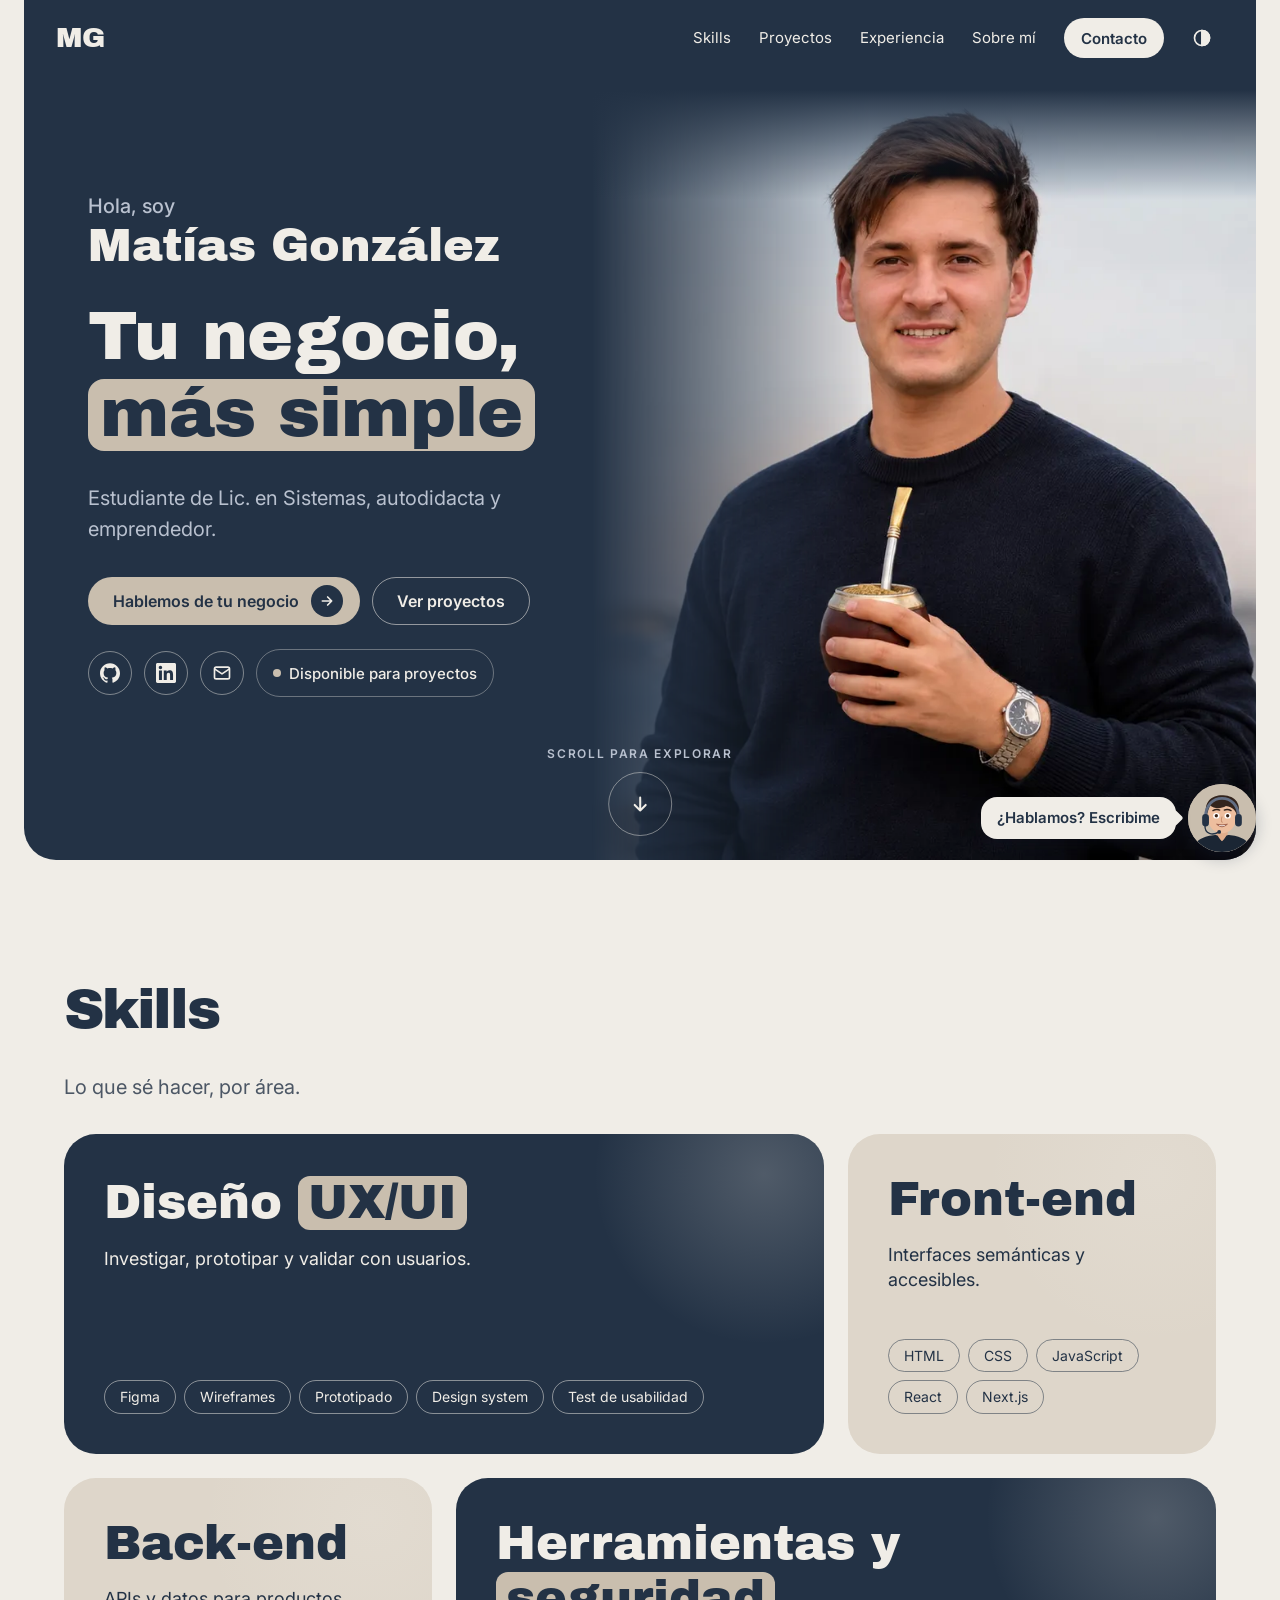
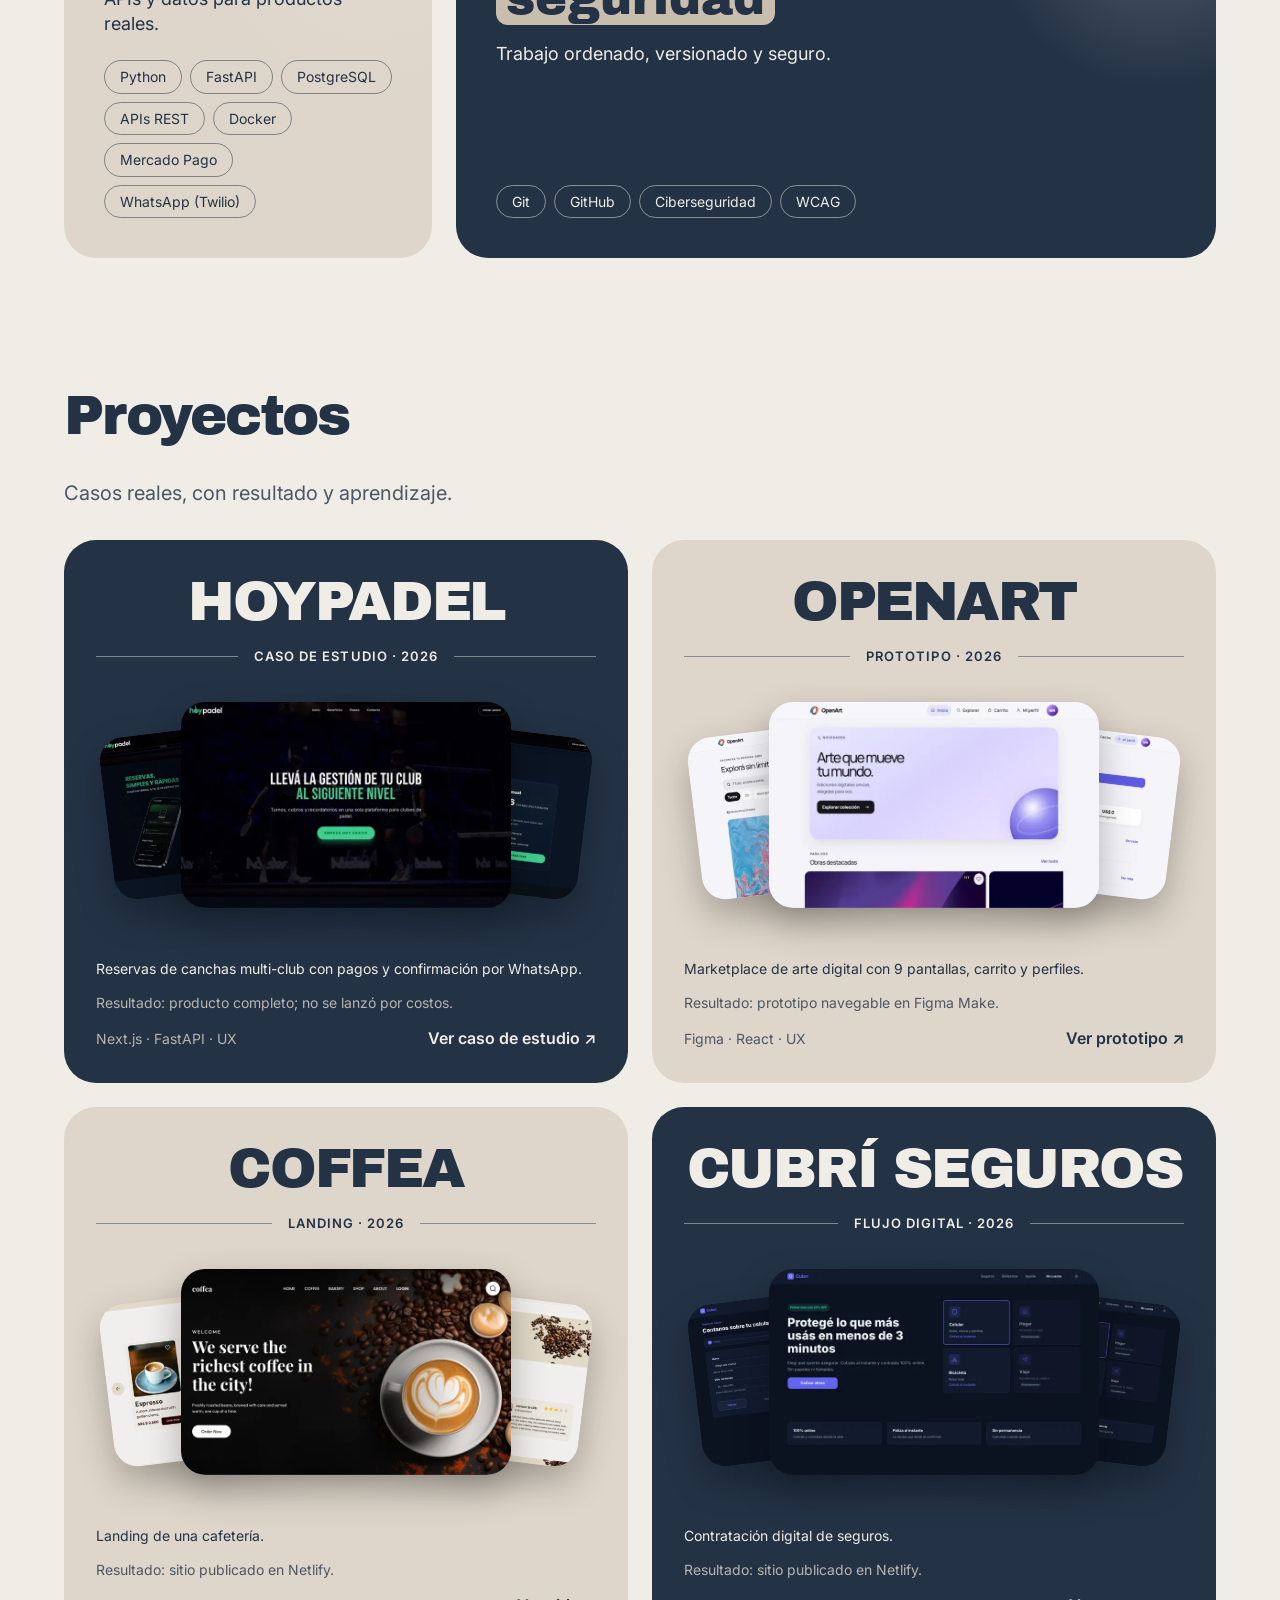
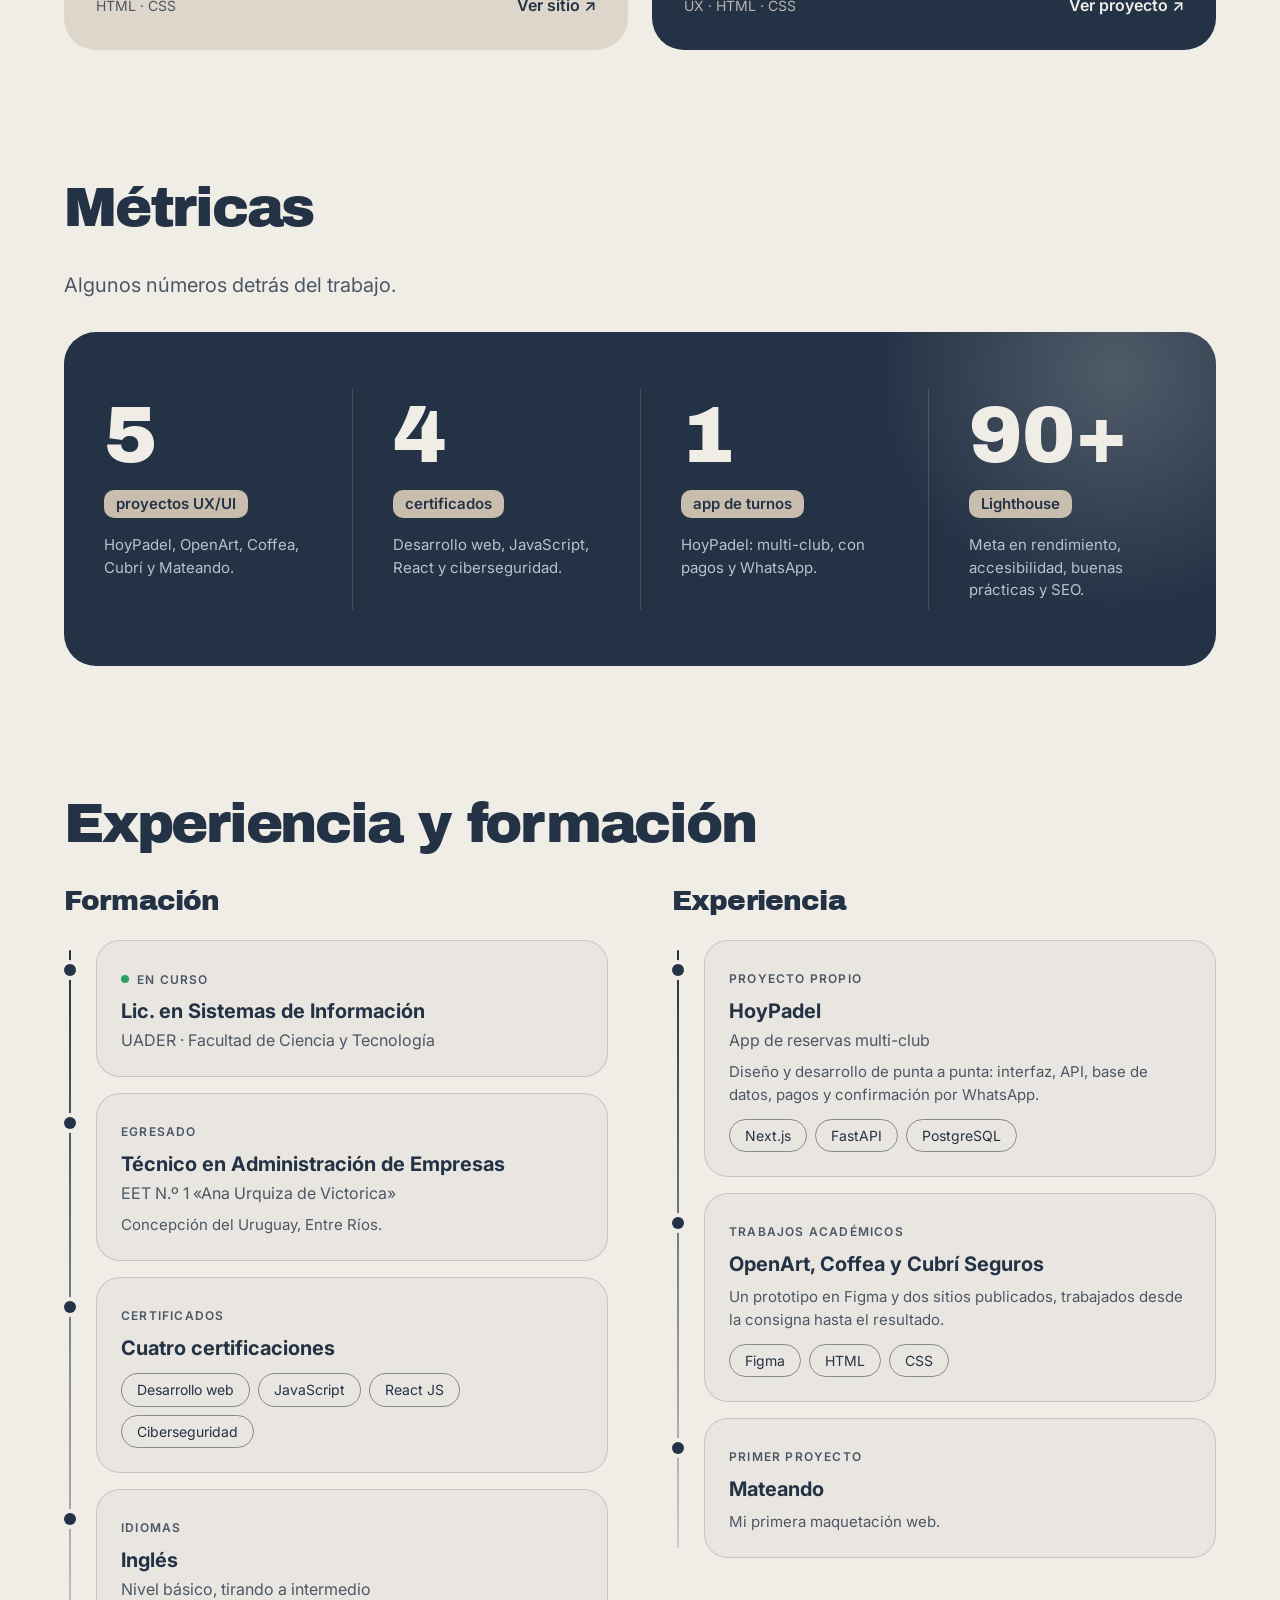
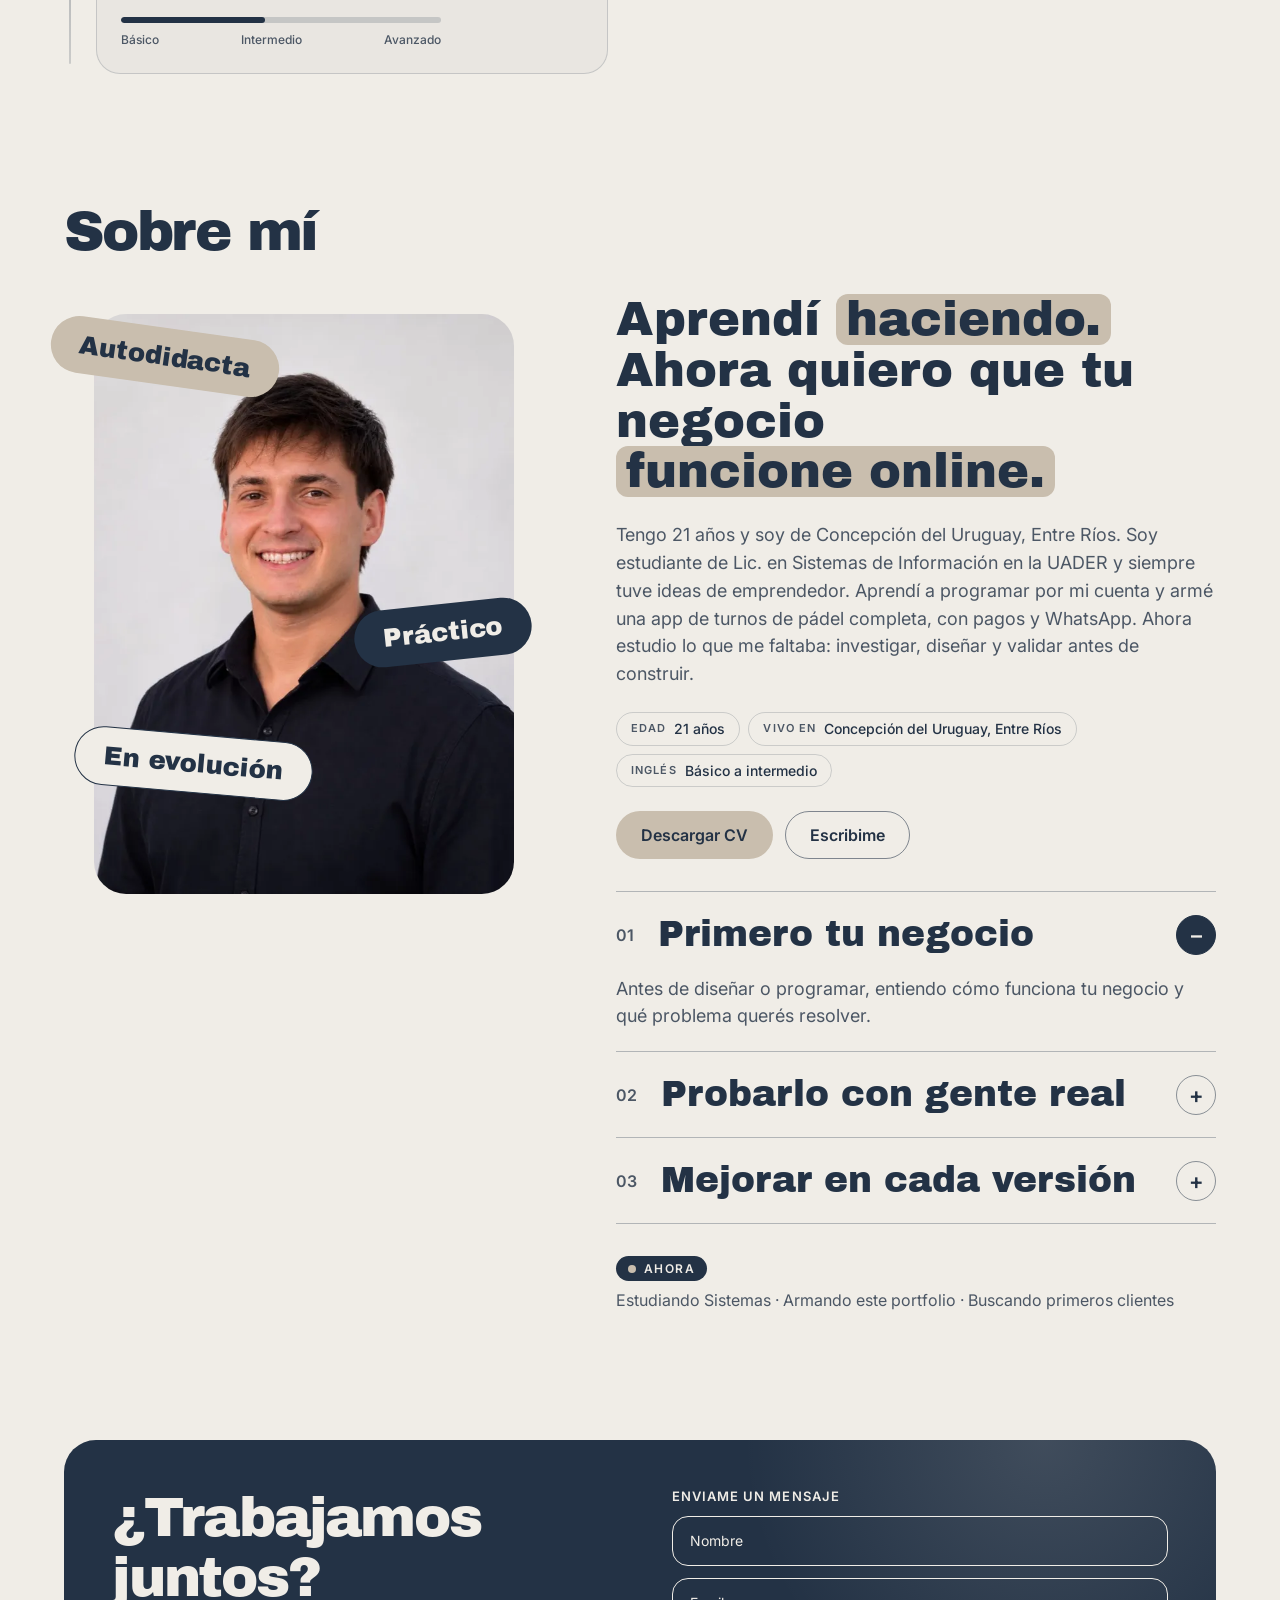
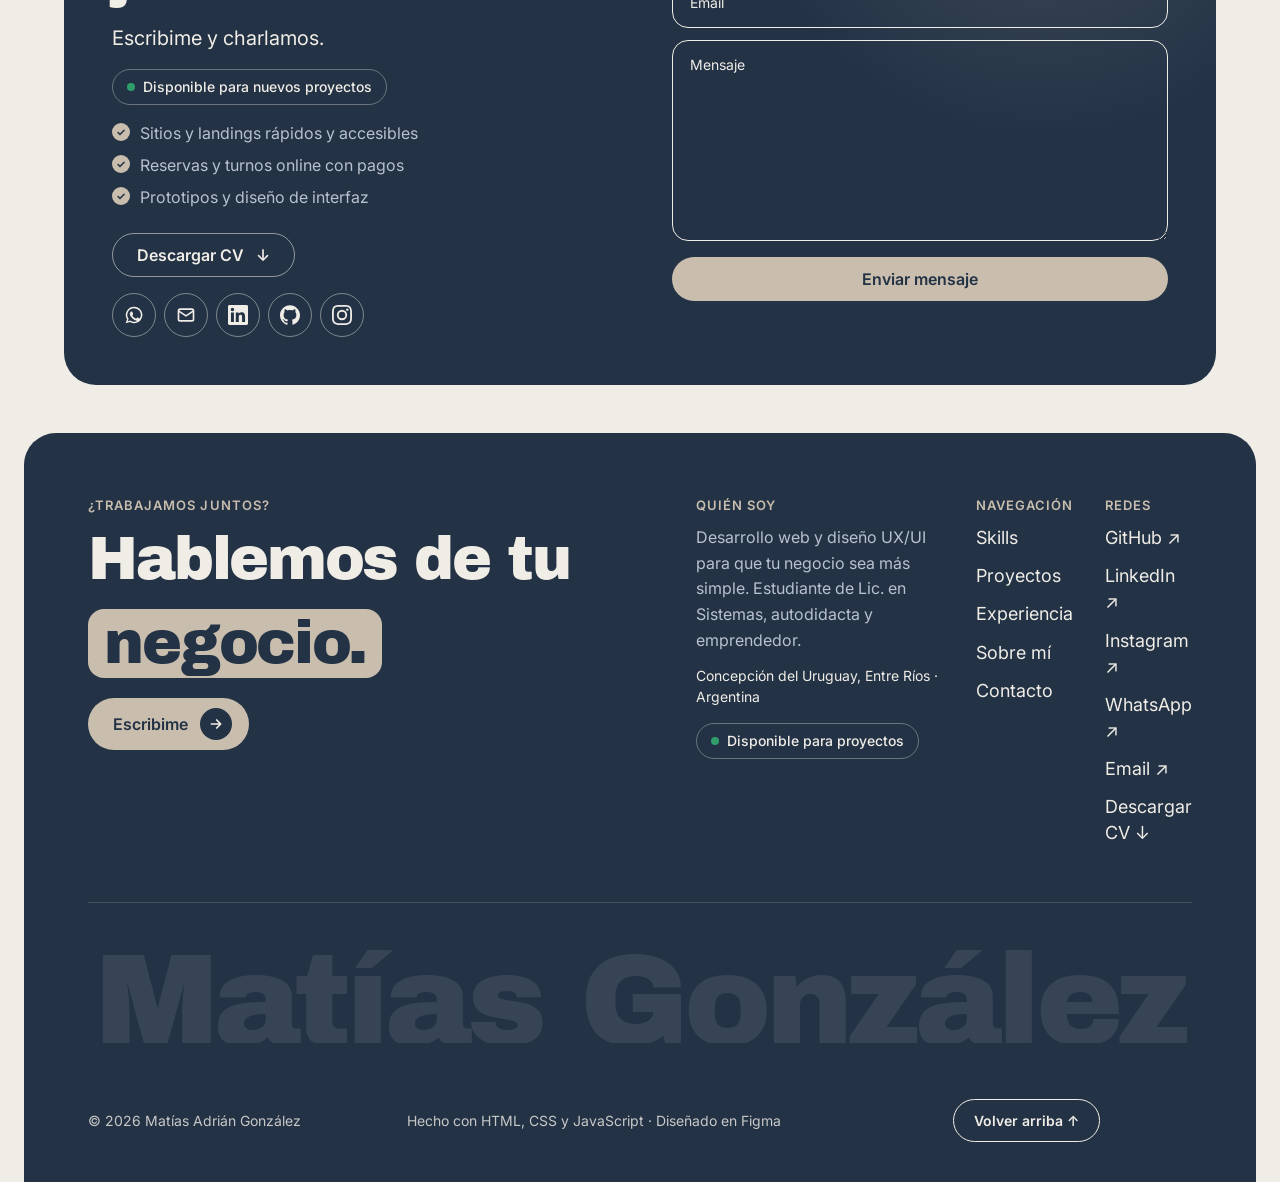
==== index.html @ bcefb188 "feat: el botón del footer lleva al formulario y los canales de contacto usan logos" ====
<!DOCTYPE html>
<html lang="es">
<head>
  <meta charset="utf-8">
  <meta name="viewport" content="width=device-width, initial-scale=1">
  <title>Matías González · Desarrollo web y UX/UI para tu negocio</title>
  <meta name="description" content="Portfolio de Matías González: estudiante de Lic. en Sistemas, autodidacta y emprendedor. Desarrollo web y diseño UX/UI para que tu negocio sea más simple.">
  <meta name="theme-color" content="#233245">
  <meta property="og:type" content="website">
  <meta property="og:locale" content="es_AR">
  <meta property="og:title" content="Matías González · Tu negocio, más simple">
  <meta property="og:description" content="Desarrollo web y diseño UX/UI. Casos de estudio, proyectos y contacto.">
  <meta property="og:image" content="assets/img/hero-desktop.webp">
  <meta name="twitter:card" content="summary_large_image">

  <link rel="preconnect" href="https://fonts.googleapis.com">
  <link rel="preconnect" href="https://fonts.gstatic.com" crossorigin>
  <link rel="stylesheet" href="https://fonts.googleapis.com/css2?family=Archivo+Black&family=Inter:wght@400;500;600&display=swap">
  <link rel="stylesheet" href="css/tokens.css">
  <link rel="stylesheet" href="css/base.css">
  <link rel="stylesheet" href="css/components.css">
  <link rel="stylesheet" href="css/sections.css">
  <link rel="stylesheet" href="css/tiles.css">
  <link rel="stylesheet" href="css/content.css">
  <script>
    /* Aplica el tema guardado antes de pintar, para evitar el parpadeo */
    document.documentElement.classList.add('js');
    try { var t = localStorage.getItem('theme'); if (t) document.documentElement.dataset.theme = t; } catch (e) {}
  </script>
</head>
<body>
  <a class="skip-link" href="#contenido">Saltar al contenido</a>
  <div id="nav-sentinel" aria-hidden="true"></div>

  <header class="nav" data-nav>
    <div class="nav__bar">
      <a class="nav__logo" href="#inicio" aria-label="Matías González, ir al inicio">MG</a>
      <nav class="nav__links" aria-label="Principal">
        <ul>
          <li><a href="#skills">Skills</a></li>
          <li><a href="#proyectos">Proyectos</a></li>
          <li><a href="#experiencia">Experiencia</a></li>
          <li><a href="#sobre-mi">Sobre mí</a></li>
        </ul>
      </nav>
      <a class="btn btn--light nav__cta" href="#contacto">Contacto</a>
      <button class="icon-btn icon-btn--plain" type="button" data-theme-toggle aria-pressed="false" aria-label="Cambiar entre tema claro y oscuro">
        <svg width="20" height="20" viewBox="0 0 24 24" fill="none" stroke="currentColor" stroke-width="2" aria-hidden="true"><circle cx="12" cy="12" r="9"/><path d="M12 3v18" /><path d="M12 3a9 9 0 0 1 0 18z" fill="currentColor"/></svg>
      </button>
      <button class="icon-btn icon-btn--plain nav__burger" type="button" data-menu-open aria-expanded="false" aria-controls="menu-movil" aria-label="Abrir menú">
        <svg width="22" height="22" viewBox="0 0 24 24" fill="none" stroke="currentColor" stroke-width="2" stroke-linecap="round" aria-hidden="true"><path d="M4 7h16M4 12h16M4 17h16"/></svg>
      </button>
    </div>
  </header>

  <div class="menu" id="menu-movil" hidden role="dialog" aria-modal="true" aria-label="Menú">
    <div class="menu__head">
      <a class="nav__logo" href="#inicio" data-menu-close aria-label="Matías González, ir al inicio">MG</a>
      <button class="icon-btn" type="button" data-menu-close aria-label="Cerrar menú">
        <svg width="22" height="22" viewBox="0 0 24 24" fill="none" stroke="currentColor" stroke-width="2" stroke-linecap="round" aria-hidden="true"><path d="M6 6l12 12M18 6L6 18"/></svg>
      </button>
    </div>
    <nav class="menu__links" aria-label="Menú móvil">
      <a href="#skills" data-menu-close>Skills</a>
      <a href="#proyectos" data-menu-close>Proyectos</a>
      <a href="#experiencia" data-menu-close>Experiencia</a>
      <a href="#sobre-mi" data-menu-close>Sobre mí</a>
    </nav>
    <div class="menu__extra">
      <a class="btn btn--primary" href="#contacto" data-menu-close>Contacto</a>
      <a href="assets/Matias-Gonzalez-CV.pdf" download>Descargar CV →</a>
    </div>
  </div>

  <main id="contenido">
    <section class="hero" id="inicio" aria-labelledby="titulo-hero">
      <picture class="hero__media">
        <source media="(max-width: 767px)" srcset="assets/img/hero-mobile-mate.webp" width="639" height="940">
        <img src="assets/img/hero-desktop-mate.webp" width="1000" height="941" alt="Retrato de Matías González sonriendo, con un mate en la mano, frente al río al atardecer" fetchpriority="high">
      </picture>

      <div class="hero__content">
        <p class="hero__hello">Hola, soy</p>
        <h1 class="hero__name" id="titulo-hero">Matías González</h1>
        <p class="hero__headline">Tu negocio, <span class="mark">más simple</span></p>
        <p class="hero__desc">Estudiante de Lic. en Sistemas, autodidacta y emprendedor.</p>

        <div class="hero__ctas">
          <a class="btn btn--primary" href="#contacto">Hablemos de tu negocio
            <span class="btn__arrow" aria-hidden="true"><svg width="16" height="16" viewBox="0 0 24 24" fill="none" stroke="currentColor" stroke-width="2.5" stroke-linecap="round" stroke-linejoin="round"><path d="M5 12h14M13 6l6 6-6 6"/></svg></span>
          </a>
          <a class="btn btn--ghost" href="#proyectos">Ver proyectos</a>
        </div>

        <div class="hero__social">
          <a class="icon-btn" href="https://github.com/matiasadriangonzalez" target="_blank" rel="noopener" aria-label="GitHub (se abre en una pestaña nueva)"><svg width="20" height="20" viewBox="0 0 24 24" fill="currentColor" aria-hidden="true"><path d="M12 .297c-6.63 0-12 5.373-12 12 0 5.303 3.438 9.8 8.205 11.385.6.113.82-.258.82-.577 0-.285-.01-1.04-.015-2.04-3.338.724-4.042-1.61-4.042-1.61C4.422 18.07 3.633 17.7 3.633 17.7c-1.087-.744.084-.729.084-.729 1.205.084 1.838 1.236 1.838 1.236 1.07 1.835 2.809 1.305 3.495.998.108-.776.417-1.305.76-1.605-2.665-.3-5.466-1.332-5.466-5.93 0-1.31.465-2.38 1.235-3.22-.135-.303-.54-1.523.105-3.176 0 0 1.005-.322 3.3 1.23.96-.267 1.98-.399 3-.405 1.02.006 2.04.138 3 .405 2.28-1.552 3.285-1.23 3.285-1.23.645 1.653.24 2.873.12 3.176.765.84 1.23 1.91 1.23 3.22 0 4.61-2.805 5.625-5.475 5.92.42.36.81 1.096.81 2.22 0 1.606-.015 2.896-.015 3.286 0 .315.21.69.825.57C20.565 22.092 24 17.592 24 12.297c0-6.627-5.373-12-12-12"/></svg></a>
          <a class="icon-btn" href="https://www.linkedin.com/in/mat%C3%ADas-gonz%C3%A1lez-69366821a/" target="_blank" rel="noopener" aria-label="LinkedIn (se abre en una pestaña nueva)"><svg width="20" height="20" viewBox="0 0 24 24" fill="currentColor" aria-hidden="true"><path d="M20.447 20.452h-3.554v-5.569c0-1.328-.027-3.037-1.852-3.037-1.853 0-2.136 1.445-2.136 2.939v5.667H9.351V9h3.414v1.561h.046c.477-.9 1.637-1.85 3.37-1.85 3.601 0 4.267 2.37 4.267 5.455v6.286zM5.337 7.433c-1.144 0-2.063-.926-2.063-2.065 0-1.138.92-2.063 2.063-2.063 1.14 0 2.064.925 2.064 2.063 0 1.139-.925 2.065-2.064 2.065zm1.782 13.019H3.555V9h3.564v11.452zM22.225 0H1.771C.792 0 0 .774 0 1.729v20.542C0 23.227.792 24 1.771 24h20.451C23.2 24 24 23.227 24 22.271V1.729C24 .774 23.2 0 22.222 0h.003z"/></svg></a>
          <a class="icon-btn" href="mailto:matiasadriangonzalez23@gmail.com" aria-label="Escribime un email">
            <svg width="20" height="20" viewBox="0 0 24 24" fill="none" stroke="currentColor" stroke-width="2" stroke-linejoin="round" aria-hidden="true"><rect x="3" y="5" width="18" height="14" rx="2"/><path d="M3 7l9 6 9-6"/></svg>
          </a>
          <span class="pill"><span class="pill__dot" aria-hidden="true"></span>Disponible para proyectos</span>
        </div>
      </div>

      <a class="scroll" href="#skills" data-scroll-hint>
        <span class="scroll__label">SCROLL PARA EXPLORAR</span>
        <span class="scroll__circle"><svg width="22" height="22" viewBox="0 0 24 24" fill="none" stroke="currentColor" stroke-width="2.2" stroke-linecap="round" stroke-linejoin="round" aria-hidden="true"><path d="M12 5v14M6 13l6 6 6-6"/></svg></span>
        <span class="visually-hidden">Ir a Skills</span>
      </a>
    </section>

    <section class="section" id="skills" aria-labelledby="t-skills">
      <div class="section__inner">
        <h2 class="section__title" id="t-skills">Skills</h2>
        <p class="section__lead">Lo que sé hacer, por área.</p>

        <div class="bento" data-reveal-group>
          <article class="skill skill--a skill--wide" data-reveal>
            <h3 class="skill__title">Diseño <span class="mark">UX/UI</span></h3>
            <p class="skill__desc">Investigar, prototipar y validar con usuarios.</p>
            <ul class="chips" aria-label="Herramientas y métodos de diseño">
              <li>Figma</li><li>Wireframes</li><li>Prototipado</li><li>Design system</li><li>Test de usabilidad</li>
            </ul>
          </article>
          <article class="skill skill--b skill--narrow" data-reveal>
            <h3 class="skill__title">Front-end</h3>
            <p class="skill__desc">Interfaces semánticas y accesibles.</p>
            <ul class="chips" aria-label="Tecnologías front-end">
              <li>HTML</li><li>CSS</li><li>JavaScript</li><li>React</li><li>Next.js</li>
            </ul>
          </article>
          <article class="skill skill--b skill--narrow" data-reveal>
            <h3 class="skill__title">Back-end</h3>
            <p class="skill__desc">APIs y datos para productos reales.</p>
            <ul class="chips" aria-label="Tecnologías back-end">
              <li>Python</li><li>FastAPI</li><li>PostgreSQL</li><li>APIs REST</li><li>Docker</li><li>Mercado Pago</li><li>WhatsApp (Twilio)</li>
            </ul>
          </article>
          <article class="skill skill--a skill--wide" data-reveal>
            <h3 class="skill__title">Herramientas y <span class="mark">seguridad</span></h3>
            <p class="skill__desc">Trabajo ordenado, versionado y seguro.</p>
            <ul class="chips" aria-label="Herramientas y seguridad">
              <li>Git</li><li>GitHub</li><li>Ciberseguridad</li><li>WCAG</li>
            </ul>
          </article>
        </div>
      </div>
    </section>

    <section class="section" id="proyectos" aria-labelledby="t-proyectos">
      <div class="section__inner">
        <h2 class="section__title" id="t-proyectos">Proyectos</h2>
        <p class="section__lead">Casos reales, con resultado y aprendizaje.</p>

        <div class="tiles">
          <article class="tile tile--a" data-tilt>
            <h3 class="tile__title">HoyPadel</h3>
            <p class="tile__sub"><span>Caso de estudio · 2026</span></p>
            <div class="fan">
              <img class="fan__img fan__img--l" src="assets/img/proyectos/hoypadel-1.webp" width="720" height="450" alt="" loading="lazy" decoding="async">
              <img class="fan__img fan__img--r" src="assets/img/proyectos/hoypadel-3.webp" width="720" height="450" alt="" loading="lazy" decoding="async">
              <img class="fan__img fan__img--c" src="assets/img/proyectos/hoypadel-2.webp" width="720" height="450" alt="Landing de HoyPadel con el mensaje «Llevá la gestión de tu club al siguiente nivel»" loading="lazy" decoding="async">
            </div>
            <p class="tile__desc">Reservas de canchas multi-club con pagos y confirmación por WhatsApp.</p>
            <p class="tile__result">Resultado: producto completo; no se lanzó por costos.</p>
            <div class="tile__foot">
              <p class="tile__tags">Next.js · FastAPI · UX</p>
              <a class="tile__link" href="caso-hoypadel.html">Ver caso de estudio <span aria-hidden="true">↗</span></a>
            </div>
          </article>

          <article class="tile tile--b" data-tilt>
            <h3 class="tile__title">OpenArt</h3>
            <p class="tile__sub"><span>Prototipo · 2026</span></p>
            <div class="fan">
              <img class="fan__img fan__img--l" src="assets/img/proyectos/openart-1.webp" width="720" height="450" alt="" loading="lazy" decoding="async">
              <img class="fan__img fan__img--r" src="assets/img/proyectos/openart-3.webp" width="720" height="450" alt="" loading="lazy" decoding="async">
              <img class="fan__img fan__img--c" src="assets/img/proyectos/openart-2.webp" width="720" height="450" alt="Inicio del marketplace OpenArt con obras destacadas" loading="lazy" decoding="async">
            </div>
            <p class="tile__desc">Marketplace de arte digital con 9 pantallas, carrito y perfiles.</p>
            <p class="tile__result">Resultado: prototipo navegable en Figma Make.</p>
            <div class="tile__foot">
              <p class="tile__tags">Figma · React · UX</p>
              <a class="tile__link" href="https://www.figma.com/make/YLGpsJolgT38wdEHEGE7cG/Demo?fullscreen=1" target="_blank" rel="noopener">Ver prototipo <span aria-hidden="true">↗</span><span class="visually-hidden"> (se abre en una pestaña nueva)</span></a>
            </div>
          </article>

          <article class="tile tile--b tile--c" data-tilt>
            <h3 class="tile__title">Coffea</h3>
            <p class="tile__sub"><span>Landing · 2026</span></p>
            <div class="fan">
              <img class="fan__img fan__img--l" src="assets/img/proyectos/coffea-2.webp" width="720" height="450" alt="" loading="lazy" decoding="async">
              <img class="fan__img fan__img--r" src="assets/img/proyectos/coffea-3.webp" width="720" height="450" alt="" loading="lazy" decoding="async">
              <img class="fan__img fan__img--c" src="assets/img/proyectos/coffea-1.webp" width="720" height="450" alt="Inicio de la landing de Coffea con el título «We serve the richest coffee in the city!» y una taza de café con arte latte" loading="lazy" decoding="async">
            </div>
            <p class="tile__desc">Landing de una cafetería.</p>
            <p class="tile__result">Resultado: sitio publicado en Netlify.</p>
            <div class="tile__foot">
              <p class="tile__tags">HTML · CSS</p>
              <a class="tile__link" href="https://coffea-ar.netlify.app/" target="_blank" rel="noopener">Ver sitio <span aria-hidden="true">↗</span><span class="visually-hidden"> (se abre en una pestaña nueva)</span></a>
            </div>
          </article>

          <article class="tile tile--a tile--d" data-tilt>
            <h3 class="tile__title">Cubrí Seguros</h3>
            <p class="tile__sub"><span>Flujo digital · 2026</span></p>
            <div class="fan">
              <img class="fan__img fan__img--l" src="assets/img/proyectos/cubri-2.webp" width="720" height="450" alt="" loading="lazy" decoding="async">
              <img class="fan__img fan__img--r" src="assets/img/proyectos/cubri-3.webp" width="720" height="450" alt="" loading="lazy" decoding="async">
              <img class="fan__img fan__img--c" src="assets/img/proyectos/cubri-1.webp" width="720" height="450" alt="Inicio de Cubrí Seguros: «Protegé lo que más usás en menos de 3 minutos» y los seguros disponibles" loading="lazy" decoding="async">
            </div>
            <p class="tile__desc">Contratación digital de seguros.</p>
            <p class="tile__result">Resultado: sitio publicado en Netlify.</p>
            <div class="tile__foot">
              <p class="tile__tags">UX · HTML · CSS</p>
              <a class="tile__link" href="https://cubri-seguros.netlify.app/" target="_blank" rel="noopener">Ver proyecto <span aria-hidden="true">↗</span><span class="visually-hidden"> (se abre en una pestaña nueva)</span></a>
            </div>
          </article>
        </div>
      </div>
    </section>

    <section class="section metrics-sec" id="metricas" aria-labelledby="t-metricas">
      <div class="section__inner">
        <h2 class="section__title" id="t-metricas">Métricas</h2>
        <p class="section__lead">Algunos números detrás del trabajo.</p>

        <ul class="metrics" data-reveal-group>
          <li class="metric" data-reveal>
            <p class="metric__n"><span data-count="5">5</span></p>
            <p class="metric__label">proyectos UX/UI</p>
            <p class="metric__desc">HoyPadel, OpenArt, Coffea, Cubrí y Mateando.</p>
          </li>
          <li class="metric" data-reveal>
            <p class="metric__n"><span data-count="4">4</span></p>
            <p class="metric__label">certificados</p>
            <p class="metric__desc">Desarrollo web, JavaScript, React y ciberseguridad.</p>
          </li>
          <li class="metric" data-reveal>
            <p class="metric__n"><span data-count="1">1</span></p>
            <p class="metric__label">app de turnos</p>
            <p class="metric__desc">HoyPadel: multi-club, con pagos y WhatsApp.</p>
          </li>
          <li class="metric" data-reveal>
            <p class="metric__n"><span data-count="90">90</span>+</p>
            <p class="metric__label">Lighthouse</p>
            <p class="metric__desc">Meta en rendimiento, accesibilidad, buenas prácticas y SEO.</p>
          </li>
        </ul>
      </div>
    </section>

    <section class="section" id="experiencia" aria-labelledby="t-experiencia">
      <div class="section__inner">
        <h2 class="section__title" id="t-experiencia">Experiencia y formación</h2>

        <div class="xp" data-reveal-group>
          <div class="xp__col">
            <h3 class="xp__title">Formación</h3>
            <ol class="tl">
              <li class="tl__item" data-reveal>
                <div class="tl__card">
                  <p class="tl__tag"><span class="tl__pulse" aria-hidden="true"></span>En curso</p>
                  <h4 class="tl__name">Lic. en Sistemas de Información</h4>
                  <p class="tl__org">UADER · Facultad de Ciencia y Tecnología</p>
                </div>
              </li>
              <li class="tl__item" data-reveal>
                <div class="tl__card">
                  <p class="tl__tag">Egresado</p>
                  <h4 class="tl__name">Técnico en Administración de Empresas</h4>
                  <p class="tl__org">EET N.º 1 «Ana Urquiza de Victorica»</p>
                  <p class="tl__desc">Concepción del Uruguay, Entre Ríos.</p>
                </div>
              </li>
              <li class="tl__item" data-reveal>
                <div class="tl__card">
                  <p class="tl__tag">Certificados</p>
                  <h4 class="tl__name">Cuatro certificaciones</h4>
                  <ul class="chips" aria-label="Certificaciones">
                    <li>Desarrollo web</li><li>JavaScript</li><li>React JS</li><li>Ciberseguridad</li>
                  </ul>
                </div>
              </li>
              <li class="tl__item" data-reveal>
                <div class="tl__card">
                  <p class="tl__tag">Idiomas</p>
                  <h4 class="tl__name">Inglés</h4>
                  <p class="tl__org">Nivel básico, tirando a intermedio</p>
                  <div class="level" role="img" aria-label="Nivel de inglés: entre básico e intermedio">
                    <span class="level__bar"><span class="level__fill"></span></span>
                    <span class="level__marks" aria-hidden="true"><span>Básico</span><span>Intermedio</span><span>Avanzado</span></span>
                  </div>
                </div>
              </li>
            </ol>
          </div>

          <div class="xp__col">
            <h3 class="xp__title">Experiencia</h3>
            <ol class="tl">
              <li class="tl__item" data-reveal>
                <div class="tl__card">
                  <p class="tl__tag">Proyecto propio</p>
                  <h4 class="tl__name">HoyPadel</h4>
                  <p class="tl__org">App de reservas multi-club</p>
                  <p class="tl__desc">Diseño y desarrollo de punta a punta: interfaz, API, base de datos, pagos y confirmación por WhatsApp.</p>
                  <ul class="chips" aria-label="Tecnologías de HoyPadel">
                    <li>Next.js</li><li>FastAPI</li><li>PostgreSQL</li>
                  </ul>
                </div>
              </li>
              <li class="tl__item" data-reveal>
                <div class="tl__card">
                  <p class="tl__tag">Trabajos académicos</p>
                  <h4 class="tl__name">OpenArt, Coffea y Cubrí Seguros</h4>
                  <p class="tl__desc">Un prototipo en Figma y dos sitios publicados, trabajados desde la consigna hasta el resultado.</p>
                  <ul class="chips" aria-label="Tecnologías de los trabajos académicos">
                    <li>Figma</li><li>HTML</li><li>CSS</li>
                  </ul>
                </div>
              </li>
              <li class="tl__item" data-reveal>
                <div class="tl__card">
                  <p class="tl__tag">Primer proyecto</p>
                  <h4 class="tl__name">Mateando</h4>
                  <p class="tl__desc">Mi primera maquetación web.</p>
                </div>
              </li>
            </ol>
          </div>
        </div>
      </div>
    </section>

    <section class="section" id="sobre-mi" aria-labelledby="t-sobre">
      <div class="section__inner">
        <h2 class="section__title" id="t-sobre">Sobre mí</h2>

        <div class="about">
          <figure class="about__figure">
            <img class="about__photo" src="assets/img/sobre-mi.webp" width="676" height="900" alt="Retrato de Matías González sonriendo, con camisa oscura, frente a una pared clara" loading="lazy" decoding="async">
            <span class="sticker sticker--a" aria-hidden="true">Autodidacta</span>
            <span class="sticker sticker--b" aria-hidden="true">Práctico</span>
            <span class="sticker sticker--c" aria-hidden="true">En evolución</span>
          </figure>

          <div class="about__body">
            <p class="about__phrase">Aprendí <span class="mark">haciendo.</span> Ahora quiero que tu negocio <span class="mark">funcione online.</span></p>
            <p class="about__text">Tengo 21 años y soy de Concepción del Uruguay, Entre Ríos. Soy estudiante de Lic. en Sistemas de Información en la UADER y siempre tuve ideas de emprendedor. Aprendí a programar por mi cuenta y armé una app de turnos de pádel completa, con pagos y WhatsApp. Ahora estudio lo que me faltaba: investigar, diseñar y validar antes de construir.</p>

            <ul class="facts" aria-label="Datos rápidos">
              <li class="facts__item"><span class="facts__k">Edad</span>21 años</li>
              <li class="facts__item"><span class="facts__k">Vivo en</span>Concepción del Uruguay, Entre Ríos</li>
              <li class="facts__item"><span class="facts__k">Inglés</span>Básico a intermedio</li>
            </ul>
            <div class="about__ctas">
              <a class="btn btn--primary" href="assets/Matias-Gonzalez-CV.pdf" download>Descargar CV</a>
              <a class="btn btn--outline" href="#contacto">Escribime</a>
            </div>

            <div class="acc" data-accordion>
              <div class="acc__item">
                <h3 class="acc__head"><button class="acc__btn" type="button" id="acc-b1" aria-expanded="true" aria-controls="acc-p1"><span class="acc__n">01</span><span class="acc__t">Primero tu negocio</span><span class="acc__ico" aria-hidden="true"></span></button></h3>
                <div class="acc__panel" id="acc-p1" role="region" aria-labelledby="acc-b1"><p>Antes de diseñar o programar, entiendo cómo funciona tu negocio y qué problema querés resolver.</p></div>
              </div>
              <div class="acc__item">
                <h3 class="acc__head"><button class="acc__btn" type="button" id="acc-b2" aria-expanded="false" aria-controls="acc-p2"><span class="acc__n">02</span><span class="acc__t">Probarlo con gente real</span><span class="acc__ico" aria-hidden="true"></span></button></h3>
                <div class="acc__panel" id="acc-p2" role="region" aria-labelledby="acc-b2" hidden><p>Pongo el prototipo frente a personas reales antes de programarlo y corrijo lo que no se entiende.</p></div>
              </div>
              <div class="acc__item">
                <h3 class="acc__head"><button class="acc__btn" type="button" id="acc-b3" aria-expanded="false" aria-controls="acc-p3"><span class="acc__n">03</span><span class="acc__t">Mejorar en cada versión</span><span class="acc__ico" aria-hidden="true"></span></button></h3>
                <div class="acc__panel" id="acc-p3" role="region" aria-labelledby="acc-b3" hidden><p>Lanzo una primera versión y la mejoro con lo que aprendo de quienes la usan.</p></div>
              </div>
            </div>
            <noscript><style>.acc__panel[hidden] { display: block; }</style></noscript>

            <p class="now"><span class="now__tag"><span class="now__dot" aria-hidden="true"></span>Ahora</span><span class="now__text">Estudiando Sistemas · Armando este portfolio · Buscando primeros clientes</span></p>
          </div>
        </div>
      </div>
    </section>

    <section class="contact-wrap" id="contacto" aria-labelledby="t-contacto">
      <div class="contact" data-glow>
        <div class="contact__intro">
          <h2 class="contact__title" id="t-contacto">¿Trabajamos juntos?</h2>
          <p class="contact__lead">Escribime y charlamos.</p>
          <p class="contact__status"><span class="tl__pulse" aria-hidden="true"></span>Disponible para nuevos proyectos</p>
          <ul class="contact__help" aria-label="En qué puedo ayudarte">
            <li>Sitios y landings rápidos y accesibles</li>
            <li>Reservas y turnos online con pagos</li>
            <li>Prototipos y diseño de interfaz</li>
          </ul>
          <div class="contact__ctas">
            <a class="btn btn--ghost" href="assets/Matias-Gonzalez-CV.pdf" download>Descargar CV <span aria-hidden="true">↓</span></a>
          </div>
          <ul class="contact__channels" aria-label="Otros canales de contacto">
            <li><a class="icon-btn" href="https://wa.me/543442670050" target="_blank" rel="noopener" aria-label="WhatsApp (se abre en una pestaña nueva)"><svg width="20" height="20" viewBox="0 0 24 24" fill="currentColor" aria-hidden="true"><path d="M12.04 2a9.9 9.9 0 0 0-8.4 15.1L2 22l5.05-1.6A9.9 9.9 0 1 0 12.04 2zm0 1.8a8.1 8.1 0 1 1-4.2 15l-.3-.2-3 .95.98-2.92-.2-.3a8.1 8.1 0 0 1 6.72-12.53zm-3.3 4.1c-.2 0-.5.07-.77.37-.26.3-1 1-1 2.45s1.07 2.85 1.22 3.05c.15.2 2.1 3.2 5.1 4.5 2.5 1.05 3 .85 3.55.8.55-.05 1.75-.72 2-1.4.25-.7.25-1.3.18-1.42-.08-.12-.28-.2-.58-.35-.3-.15-1.75-.87-2.02-.97-.27-.1-.47-.15-.67.15-.2.3-.77.97-.94 1.17-.17.2-.35.22-.65.07-.3-.15-1.27-.47-2.42-1.5-.9-.8-1.5-1.8-1.67-2.1-.17-.3-.02-.47.13-.62.14-.13.3-.35.45-.52.15-.18.2-.3.3-.5.1-.2.05-.37-.03-.52-.07-.15-.65-1.62-.9-2.2-.23-.57-.47-.5-.67-.5z"/></svg></a></li>
            <li><a class="icon-btn" href="mailto:matiasadriangonzalez23@gmail.com" aria-label="Escribime un email"><svg width="20" height="20" viewBox="0 0 24 24" fill="none" stroke="currentColor" stroke-width="2" stroke-linejoin="round" aria-hidden="true"><rect x="3" y="5" width="18" height="14" rx="2"/><path d="M3 7l9 6 9-6"/></svg></a></li>
            <li><a class="icon-btn" href="https://www.linkedin.com/in/mat%C3%ADas-gonz%C3%A1lez-69366821a/" target="_blank" rel="noopener" aria-label="LinkedIn (se abre en una pestaña nueva)"><svg width="20" height="20" viewBox="0 0 24 24" fill="currentColor" aria-hidden="true"><path d="M20.447 20.452h-3.554v-5.569c0-1.328-.027-3.037-1.852-3.037-1.853 0-2.136 1.445-2.136 2.939v5.667H9.351V9h3.414v1.561h.046c.477-.9 1.637-1.85 3.37-1.85 3.601 0 4.267 2.37 4.267 5.455v6.286zM5.337 7.433c-1.144 0-2.063-.926-2.063-2.065 0-1.138.92-2.063 2.063-2.063 1.14 0 2.064.925 2.064 2.063 0 1.139-.925 2.065-2.064 2.065zm1.782 13.019H3.555V9h3.564v11.452zM22.225 0H1.771C.792 0 0 .774 0 1.729v20.542C0 23.227.792 24 1.771 24h20.451C23.2 24 24 23.227 24 22.271V1.729C24 .774 23.2 0 22.222 0h.003z"/></svg></a></li>
            <li><a class="icon-btn" href="https://github.com/matiasadriangonzalez" target="_blank" rel="noopener" aria-label="GitHub (se abre en una pestaña nueva)"><svg width="20" height="20" viewBox="0 0 24 24" fill="currentColor" aria-hidden="true"><path d="M12 .297c-6.63 0-12 5.373-12 12 0 5.303 3.438 9.8 8.205 11.385.6.113.82-.258.82-.577 0-.285-.01-1.04-.015-2.04-3.338.724-4.042-1.61-4.042-1.61C4.422 18.07 3.633 17.7 3.633 17.7c-1.087-.744.084-.729.084-.729 1.205.084 1.838 1.236 1.838 1.236 1.07 1.835 2.809 1.305 3.495.998.108-.776.417-1.305.76-1.605-2.665-.3-5.466-1.332-5.466-5.93 0-1.31.465-2.38 1.235-3.22-.135-.303-.54-1.523.105-3.176 0 0 1.005-.322 3.3 1.23.96-.267 1.98-.399 3-.405 1.02.006 2.04.138 3 .405 2.28-1.552 3.285-1.23 3.285-1.23.645 1.653.24 2.873.12 3.176.765.84 1.23 1.91 1.23 3.22 0 4.61-2.805 5.625-5.475 5.92.42.36.81 1.096.81 2.22 0 1.606-.015 2.896-.015 3.286 0 .315.21.69.825.57C20.565 22.092 24 17.592 24 12.297c0-6.627-5.373-12-12-12"/></svg></a></li>
            <li><a class="icon-btn" href="https://www.instagram.com/matigonzalez1_/" target="_blank" rel="noopener" aria-label="Instagram (se abre en una pestaña nueva)"><svg width="20" height="20" viewBox="0 0 24 24" fill="currentColor" aria-hidden="true"><path d="M12 2.163c3.204 0 3.584.012 4.85.07 3.252.148 4.771 1.691 4.919 4.919.058 1.265.069 1.645.069 4.849 0 3.205-.012 3.584-.069 4.849-.149 3.225-1.664 4.771-4.919 4.919-1.266.058-1.644.07-4.85.07-3.204 0-3.584-.012-4.849-.07-3.26-.149-4.771-1.699-4.919-4.92-.058-1.265-.07-1.644-.07-4.849 0-3.204.013-3.583.07-4.849.149-3.227 1.664-4.771 4.919-4.919 1.266-.057 1.645-.069 4.849-.069zM12 0C8.741 0 8.333.014 7.053.072 2.695.272.273 2.69.073 7.052.014 8.333 0 8.741 0 12c0 3.259.014 3.668.072 4.948.2 4.358 2.618 6.78 6.98 6.98C8.333 23.986 8.741 24 12 24c3.259 0 3.668-.014 4.948-.072 4.354-.2 6.782-2.618 6.979-6.98.059-1.28.073-1.689.073-4.948 0-3.259-.014-3.667-.072-4.947-.196-4.354-2.617-6.78-6.979-6.98C15.668.014 15.259 0 12 0zm0 5.838a6.162 6.162 0 100 12.324 6.162 6.162 0 000-12.324zM12 16a4 4 0 110-8 4 4 0 010 8zm6.406-11.845a1.44 1.44 0 100 2.881 1.44 1.44 0 000-2.881z"/></svg></a></li>
          </ul>
        </div>

        <form class="form" name="contacto" method="POST" action="#contacto" data-netlify="true" netlify-honeypot="bot-field" novalidate data-form>
          <input type="hidden" name="form-name" value="contacto">
          <p class="form__trap" hidden><label>No completar este campo <input name="bot-field" tabindex="-1" autocomplete="off"></label></p>
          <p class="form__label" aria-hidden="true">Enviame un mensaje</p>

          <div class="field">
            <label class="visually-hidden" for="f-nombre">Nombre</label>
            <input id="f-nombre" name="nombre" type="text" placeholder="Nombre" autocomplete="name" required aria-describedby="e-nombre">
            <p class="field__error" id="e-nombre" hidden></p>
          </div>
          <div class="field">
            <label class="visually-hidden" for="f-email">Email</label>
            <input id="f-email" name="email" type="email" placeholder="Email" autocomplete="email" required aria-describedby="e-email">
            <p class="field__error" id="e-email" hidden></p>
          </div>
          <div class="field">
            <label class="visually-hidden" for="f-mensaje">Mensaje</label>
            <textarea id="f-mensaje" name="mensaje" rows="3" placeholder="Mensaje" required aria-describedby="e-mensaje"></textarea>
            <p class="field__error" id="e-mensaje" hidden></p>
          </div>

          <button class="btn btn--primary form__submit" type="submit">Enviar mensaje</button>
          <p class="form__status" role="status" aria-live="polite" data-form-status></p>
        </form>
      </div>
    </section>
  </main>

  <footer class="footer" data-footer>
    <div class="footer__inner">
      <div class="footer__top">
        <div class="footer__call">
          <p class="footer__over">¿Trabajamos juntos?</p>
          <p class="footer__lead">Hablemos de tu <span class="mark">negocio.</span></p>
          <a class="btn btn--primary" href="#contacto" data-goto-form>Escribime
            <span class="btn__arrow" aria-hidden="true"><svg width="16" height="16" viewBox="0 0 24 24" fill="none" stroke="currentColor" stroke-width="2.5" stroke-linecap="round" stroke-linejoin="round"><path d="M5 12h14M13 6l6 6-6 6"/></svg></span>
          </a>
        </div>

        <div class="footer__right">
          <div class="footer__about">
            <p class="footer__colt">Quién soy</p>
            <p class="footer__bio">Desarrollo web y diseño UX/UI para que tu negocio sea más simple. Estudiante de Lic. en Sistemas, autodidacta y emprendedor.</p>
            <p class="footer__where">Concepción del Uruguay, Entre Ríos · Argentina</p>
            <p class="footer__avail"><span class="tl__pulse" aria-hidden="true"></span>Disponible para proyectos</p>
          </div>

          <div class="footer__cols">
            <nav aria-label="Navegación del pie de página">
              <p class="footer__colt">Navegación</p>
              <ul>
                <li><a href="#skills">Skills</a></li>
                <li><a href="#proyectos">Proyectos</a></li>
                <li><a href="#experiencia">Experiencia</a></li>
                <li><a href="#sobre-mi">Sobre mí</a></li>
                <li><a href="#contacto">Contacto</a></li>
              </ul>
            </nav>
            <div>
              <p class="footer__colt">Redes</p>
              <ul>
                <li><a href="https://github.com/matiasadriangonzalez" target="_blank" rel="noopener">GitHub <span aria-hidden="true">↗</span><span class="visually-hidden"> (se abre en una pestaña nueva)</span></a></li>
                <li><a href="https://www.linkedin.com/in/mat%C3%ADas-gonz%C3%A1lez-69366821a/" target="_blank" rel="noopener">LinkedIn <span aria-hidden="true">↗</span><span class="visually-hidden"> (se abre en una pestaña nueva)</span></a></li>
                <li><a href="https://www.instagram.com/matigonzalez1_/" target="_blank" rel="noopener">Instagram <span aria-hidden="true">↗</span><span class="visually-hidden"> (se abre en una pestaña nueva)</span></a></li>
                <li><a href="https://wa.me/543442670050" target="_blank" rel="noopener">WhatsApp <span aria-hidden="true">↗</span><span class="visually-hidden"> (se abre en una pestaña nueva)</span></a></li>
                <li><a href="mailto:matiasadriangonzalez23@gmail.com">Email <span aria-hidden="true">↗</span></a></li>
                <li><a href="assets/Matias-Gonzalez-CV.pdf" download>Descargar CV <span aria-hidden="true">↓</span></a></li>
              </ul>
            </div>
          </div>
        </div>
      </div>

      <div class="footer__brandbox" aria-hidden="true">
        <p class="footer__brand footer__brand--full">Matías González</p>
        <p class="footer__brand footer__brand--short">MG</p>
      </div>

      <div class="footer__legal">
        <p>© 2026 Matías Adrián González</p>
        <p>Hecho con HTML, CSS y JavaScript · Diseñado en Figma</p>
        <a class="footer__up" href="#inicio">Volver arriba <span aria-hidden="true">↑</span></a>
      </div>
    </div>
  </footer>

  <a class="fab is-visible" href="https://wa.me/543442670050" target="_blank" rel="noopener" aria-label="Escribime por WhatsApp (se abre en una pestaña nueva)" data-fab>
    <svg class="avatar" viewBox="0 0 120 120" aria-hidden="true" focusable="false">
      <rect class="avatar__bg" width="120" height="120"/>
      <path d="M6 126C8 98 28 92 48 90H72C92 92 112 98 114 126Z" fill="#1B2634"/>
      <g class="avatar__head">
        <path d="M50 76H70V92L60 101L50 92Z" fill="#E2AE8C"/>
        <path d="M46 90L60 103L52 91Z M74 90L60 103L68 91Z" fill="#1B2634"/>
        <circle cx="34" cy="62" r="5" fill="#E8B796"/>
        <circle cx="86" cy="62" r="5" fill="#E8B796"/>
        <ellipse cx="60" cy="58" rx="25.5" ry="29" fill="#EDBE9E"/>
        <path d="M33 58C26 30 44 19 62 20C84 21 96 36 87 59C85 47 79 41 67 39C57 45 45 43 39 38C36 44 34 51 33 58Z" fill="#33241D"/>
        <path d="M44 47Q50 43.5 56 46M64 46Q70 43.5 76 47" stroke="#33241D" stroke-width="2.4" fill="none" stroke-linecap="round"/>
        <g class="avatar__eyes">
          <ellipse cx="50" cy="56" rx="5.6" ry="5" fill="#fff"/>
          <ellipse cx="70" cy="56" rx="5.6" ry="5" fill="#fff"/>
          <circle class="avatar__pupil" cx="50" cy="56" r="2.9" fill="#3A2418"/>
          <circle class="avatar__pupil" cx="70" cy="56" r="2.9" fill="#3A2418"/>
        </g>
        <path d="M60 58Q57.5 66 60.5 67.5" stroke="#C98F6E" stroke-width="1.8" fill="none" stroke-linecap="round"/>
        <path d="M50.5 71Q60 80 69.5 71Q60 73.5 50.5 71Z" fill="#fff" stroke="#9A5B45" stroke-width="1.6" stroke-linejoin="round"/>
        <path d="M31 60C29 14 91 14 89 60" stroke="#626E84" stroke-width="5" fill="none" stroke-linecap="round"/>
        <rect x="25" y="53" width="12" height="22" rx="6" fill="#233245"/>
        <rect x="83" y="53" width="12" height="22" rx="6" fill="#233245"/>
        <path d="M30 73C29 89 44 91 54 85" stroke="#233245" stroke-width="2.4" fill="none" stroke-linecap="round"/>
        <circle cx="55" cy="84.5" r="3.4" fill="#233245"/>
      </g>
    </svg>
  </a>
  <p class="fab-bubble" aria-hidden="true" data-fab-bubble>¿Hablamos? Escribime</p>

  <script src="js/main.js" defer></script>
</body>
</html>
---- css/tokens.css ----
/* Design tokens: espejo de las variables de Figma (Primitives, Color, Spacing, Radius). */
:root {
  /* Primitives */
  --marino: #233245;
  --piedra: #ded6ca;
  --lino: #c9beae;
  --azul-polvo: #626e84;
  --crema: #f0ede7;

  /* Color · Light (default) */
  --bg: var(--crema);
  --text: var(--marino);
  --muted: #4c5765; /* del prototipo: más de 6:1 sobre crema (AA) */
  --tile-alt: var(--piedra);
  --accent: var(--lino);
  --line: rgb(35 50 69 / 0.18);
  --hero-bg: var(--marino); /* el hero y el footer son marino en ambos temas */
  --on-dark: var(--crema);
  --on-dark-muted: #b9c1cf;

  /* Baldosas (skills y proyectos): "a" oscura, "b" clara en tema claro */
  --tile-a-bg: var(--marino);
  --tile-a-fg: var(--crema);
  --tile-a-muted: #b9b5af;
  --tile-b-bg: var(--piedra);
  --tile-b-fg: var(--marino);
  --tile-b-muted: #4c5765; /* más de 5:1 sobre piedra */

  /* Tipografía */
  --font-display: "Archivo Black", "Arial Black", system-ui, sans-serif;
  --font-body: "Inter", system-ui, -apple-system, "Segoe UI", sans-serif;

  /* Spacing */
  --s-1: 4px;
  --s-2: 8px;
  --s-3: 12px;
  --s-4: 16px;
  --s-5: 24px;
  --s-6: 32px;
  --s-7: 48px;
  --s-8: 64px;
  --s-9: 96px;

  /* Radius */
  --r-1: 8px;
  --r-2: 16px;
  --r-3: 24px;
  --r-4: 32px;
  --r-pill: 999px;

  /* Layout */
  --nav-h: 76px;
  --gutter: 24px;
  --ease: cubic-bezier(0.22, 1, 0.36, 1);
}

[data-theme="dark"] {
  --bg: #1b2634;
  --text: var(--crema);
  --muted: #b2bac8;
  --tile-alt: #2a394d;
  --line: rgb(240 237 231 / 0.18);
  --tile-b-bg: #2a394d;
  --tile-b-fg: var(--crema);
  --tile-b-muted: #b9c1cf;
}

@media (max-width: 767px) {
  :root {
    --nav-h: 60px;
    --gutter: 0px; /* el hero va de borde a borde en celular */
  }
}
---- css/base.css ----
*,
*::before,
*::after {
  box-sizing: border-box;
}

html {
  scroll-behavior: smooth;
  -webkit-text-size-adjust: 100%;
}

body {
  margin: 0;
  background: var(--bg);
  color: var(--text);
  font-family: var(--font-body);
  font-size: 1rem;
  line-height: 1.55;
  -webkit-font-smoothing: antialiased;
}

h1,
h2,
h3,
p,
ul {
  margin: 0;
}

ul {
  padding: 0;
  list-style: none;
}

img,
svg {
  display: block;
  max-width: 100%;
}

a {
  color: inherit;
  text-decoration: none;
}

button {
  font: inherit;
  color: inherit;
  cursor: pointer;
}

/* Cada sección ancla deja espacio para la barra fija (nav + aire) */
section[id] {
  scroll-margin-top: calc(var(--nav-h) + var(--s-6));
}

:focus-visible {
  outline: 3px solid var(--text);
  outline-offset: 3px;
  border-radius: var(--r-1);
}

.on-dark :focus-visible,
.nav :focus-visible,
.menu :focus-visible {
  outline-color: var(--on-dark);
}

.skip-link {
  position: fixed;
  top: var(--s-3);
  left: var(--s-3);
  z-index: 100;
  padding: var(--s-3) var(--s-4);
  background: var(--lino);
  color: var(--marino);
  font-weight: 600;
  border-radius: var(--r-pill);
  transform: translateY(-200%);
  transition: transform 0.2s var(--ease);
}

.skip-link:focus {
  transform: none;
}

.visually-hidden {
  position: absolute;
  width: 1px;
  height: 1px;
  margin: -1px;
  padding: 0;
  overflow: hidden;
  clip: rect(0 0 0 0);
  white-space: nowrap;
  border: 0;
}

@media (prefers-reduced-motion: reduce) {
  html {
    scroll-behavior: auto;
  }

  *,
  *::before,
  *::after {
    animation-duration: 0.001ms !important;
    animation-iteration-count: 1 !important;
    transition-duration: 0.001ms !important;
  }
}
---- css/components.css ----
/* Componentes del design system: botón, píldora, marca resaltada, botón de ícono, WhatsApp FAB. */

/* Botón: reposo, hover (velo suave), foco (base.css) y presionado */
.btn {
  position: relative;
  isolation: isolate;
  display: inline-flex;
  align-items: center;
  gap: var(--s-3);
  min-height: 48px;
  padding: 0 var(--s-5);
  border: 1px solid transparent;
  border-radius: var(--r-pill);
  font-weight: 600;
  line-height: 1;
  white-space: nowrap;
  transition: transform 0.2s var(--ease);
}

.btn::after {
  content: "";
  position: absolute;
  inset: 0;
  z-index: -1;
  border-radius: inherit;
  background: var(--veil, rgb(35 50 69 / 0.1));
  opacity: 0;
  transition: opacity 0.25s var(--ease);
}

.btn:active {
  transform: scale(0.98);
}

.btn--primary {
  background: var(--lino);
  color: var(--marino);
}

.btn--ghost {
  --veil: rgb(255 255 255 / 0.12);
  border-color: rgb(240 237 231 / 0.55);
  color: var(--on-dark);
}

.btn--outline {
  --veil: rgb(35 50 69 / 0.08);
  border-color: color-mix(in srgb, var(--text) 55%, transparent);
  color: var(--text);
}

.btn--light {
  background: var(--crema);
  color: var(--marino);
  min-height: 40px;
  padding: 0 var(--s-4);
  font-size: 0.9375rem;
}

.btn__arrow {
  display: grid;
  place-items: center;
  width: 32px;
  height: 32px;
  margin-right: calc(var(--s-3) * -1 + 4px);
  border-radius: 50%;
  background: var(--marino);
  color: var(--crema);
}

@media (hover: hover) {
  .btn:hover::after {
    opacity: 1;
  }
}

/* Marca resaltada ("más simple") */
.mark {
  display: inline-block;
  padding: 0 0.18em 0.04em;
  border-radius: var(--r-2);
  background: var(--lino);
  color: var(--marino);
}

/* Píldora de estado */
.pill {
  display: inline-flex;
  align-items: center;
  gap: var(--s-2);
  min-height: 48px;
  padding: 0 var(--s-4);
  border: 1px solid rgb(240 237 231 / 0.35);
  border-radius: var(--r-pill);
  color: var(--on-dark);
  font-size: 0.9375rem;
  font-weight: 500;
}

.pill__dot {
  width: 8px;
  height: 8px;
  border-radius: 50%;
  background: var(--lino);
}

/* Botón de ícono (redes, tema, menú) */
.icon-btn {
  position: relative;
  display: grid;
  place-items: center;
  width: 44px;
  height: 44px;
  padding: 0;
  border: 1px solid rgb(240 237 231 / 0.45);
  border-radius: 50%;
  background: transparent;
  color: var(--on-dark);
  font-size: 0.9375rem;
  font-weight: 600;
  transition: background-color 0.25s var(--ease);
}

.icon-btn--plain {
  border-color: transparent;
}

@media (hover: hover) {
  .icon-btn:hover {
    background: rgb(255 255 255 / 0.14);
  }
}

/* Botón flotante de WhatsApp: sin movimiento permanente, solo un halo en hover */
.fab {
  position: fixed;
  right: var(--s-5);
  bottom: var(--s-7);
  z-index: 40;
  display: grid;
  place-items: center;
  width: 68px;
  height: 68px;
  overflow: hidden;
  border-radius: 50%;
  background: var(--lino);
  color: var(--marino);
  box-shadow: 0 6px 16px rgb(26 38 64 / 0.28);
  opacity: 0;
  visibility: hidden;
  transform: translateY(8px);
  transition: opacity 0.3s var(--ease), transform 0.3s var(--ease), visibility 0.3s, box-shadow 0.3s var(--ease);
}

.fab.is-visible {
  opacity: 1;
  visibility: visible;
  transform: none;
}

@media (hover: hover) {
  .fab:hover {
    box-shadow: 0 6px 16px rgb(26 38 64 / 0.28), 0 0 0 8px rgb(201 190 174 / 0.35);
  }
}

/* Globo de texto junto al avatar: aparece unos segundos la primera vez y al pasar el mouse o enfocar */
.fab-bubble {
  position: fixed;
  right: calc(var(--s-5) + 68px + var(--s-3));
  bottom: calc(var(--s-7) + 34px);
  z-index: 40;
  padding: var(--s-3) var(--s-4);
  border-radius: var(--r-2);
  background: var(--crema);
  color: var(--marino);
  font-size: 0.9375rem;
  font-weight: 600;
  line-height: 1.2;
  white-space: nowrap;
  box-shadow: 0 6px 16px rgb(26 38 64 / 0.22);
  opacity: 0;
  visibility: hidden;
  transform: translate(8px, 50%);
  transition: opacity 0.3s var(--ease), transform 0.3s var(--ease), visibility 0.3s;
  pointer-events: none;
}

/* Colita que apunta al avatar */
.fab-bubble::after {
  content: "";
  position: absolute;
  top: 50%;
  right: -5px;
  width: 12px;
  height: 12px;
  background: inherit;
  border-radius: 2px;
  transform: translateY(-50%) rotate(45deg);
}

.fab.is-visible ~ .fab-bubble.is-shown,
.fab.is-visible:hover ~ .fab-bubble,
.fab.is-visible:focus-visible ~ .fab-bubble {
  opacity: 1;
  visibility: visible;
  transform: translate(0, 50%);
}

@media (max-width: 767px) {
  .fab-bubble {
    right: calc(var(--s-4) + 60px + var(--s-3));
    bottom: calc(72px + 30px);
  }
}

/* Avatar del botón: la cabeza y las pupilas siguen al cursor (variables que escribe main.js) */
.avatar {
  display: block;
  width: 100%;
  height: 100%;
}

.avatar__bg {
  fill: var(--lino);
}

.avatar__head {
  transform: translate(var(--hx, 0px), var(--hy, 0px));
  transition: transform 0.18s var(--ease);
}

.avatar__pupil {
  transform: translate(var(--ex, 0px), var(--ey, 0px));
  transition: transform 0.12s var(--ease);
}

@media (prefers-reduced-motion: no-preference) {
  .avatar__eyes {
    transform-box: fill-box;
    transform-origin: center;
    animation: blink 6s infinite;
  }
}

@keyframes blink {
  0%,
  94%,
  100% {
    transform: scaleY(1);
  }

  97% {
    transform: scaleY(0.1);
  }
}

@media (max-width: 767px) {
  .fab {
    right: var(--s-4);
    bottom: 72px;
    width: 60px;
    height: 60px;
  }
}

/* Botones "imán": se acercan un poco al cursor (variables --mx / --my de main.js) */
.btn {
  transform: translate(var(--mx, 0px), var(--my, 0px));
}

.btn:active {
  transform: translate(var(--mx, 0px), var(--my, 0px)) scale(0.98);
}

/* Botón de tema: al seleccionarlo, el ícono gira y suelta un anillo */
.icon-btn.is-spinning svg {
  animation: theme-spin 0.65s var(--ease);
}

.icon-btn.is-spinning::after {
  content: "";
  position: absolute;
  inset: 0;
  border: 2px solid currentColor;
  border-radius: 50%;
  animation: theme-ring 0.65s ease-out forwards;
  pointer-events: none;
}

@keyframes theme-spin {
  0% {
    transform: rotate(0) scale(1);
  }

  45% {
    transform: rotate(200deg) scale(0.7);
  }

  100% {
    transform: rotate(360deg) scale(1);
  }
}

@keyframes theme-ring {
  0% {
    opacity: 0.7;
    transform: scale(0.8);
  }

  100% {
    opacity: 0;
    transform: scale(1.9);
  }
}

/* Cambio de tema: el nuevo tema se revela en círculo desde el botón (el recorte lo anima main.js) */
::view-transition-old(root),
::view-transition-new(root) {
  animation: none;
  mix-blend-mode: normal;
}

::view-transition-old(root) {
  z-index: 1;
}

::view-transition-new(root) {
  z-index: 2;
}

/* Aparición suave al scrollear (main.js agrega .is-in; con "reducir movimiento" no se oculta nada) */
@media (prefers-reduced-motion: no-preference) {
  .js [data-reveal] {
    opacity: 0;
    translate: 0 28px;
    transition: opacity 0.7s var(--ease) var(--d, 0ms), translate 0.7s var(--ease) var(--d, 0ms);
  }

  .js [data-reveal].is-in {
    opacity: 1;
    translate: 0 0;
  }
}
---- css/sections.css ----
/* ---------- Navegación fija ---------- */
.nav {
  position: fixed;
  inset: 0 var(--gutter) auto;
  z-index: 50;
  height: var(--nav-h);
  color: var(--on-dark);
  border-radius: 0 0 var(--r-3) var(--r-3);
  background: transparent;
  transition: background-color 0.3s var(--ease), box-shadow 0.3s var(--ease);
}

.nav.is-solid {
  background: rgb(35 50 69 / 0.94);
  box-shadow: 0 8px 24px rgb(26 38 64 / 0.2);
}

@supports (backdrop-filter: blur(10px)) {
  .nav.is-solid {
    background: rgb(35 50 69 / 0.92);
    backdrop-filter: blur(12px);
  }
}

.nav__bar {
  display: flex;
  align-items: center;
  gap: var(--s-4);
  height: 100%;
  padding-inline: var(--s-6);
}

.nav__logo {
  font-family: var(--font-display);
  font-size: 1.75rem;
  line-height: 1;
  transition: text-shadow 0.3s var(--ease);
}

.nav__links {
  margin-left: auto;
}

.nav__links ul {
  display: flex;
  gap: var(--s-1);
}

.nav__links a {
  display: block;
  padding: var(--s-2) var(--s-3);
  border-radius: var(--r-pill);
  font-size: 0.9375rem;
  transition: background-color 0.25s var(--ease);
}

@media (hover: hover) {
  .nav__links a:hover {
    background: rgb(255 255 255 / 0.14);
  }

  .nav__logo:hover {
    text-shadow: 0 0 14px rgb(255 255 255 / 0.55), 0 0 4px rgb(255 255 255 / 0.35);
  }
}

.nav__burger {
  display: none;
}

@media (max-width: 767px) {
  .nav {
    border-radius: 0 0 var(--r-3) var(--r-3);
  }

  .nav__bar {
    padding-inline: var(--s-5);
  }

  .nav__links,
  .nav__cta {
    display: none;
  }

  .nav__bar [data-theme-toggle] {
    margin-left: auto;
  }

  .nav__burger {
    display: grid;
  }
}

/* Estado seleccionado del botón de menú */
.nav__burger[aria-expanded="true"] {
  background: rgb(255 255 255 / 0.18);
}

/* ---------- Menú móvil ---------- */
.menu {
  position: fixed;
  inset: 0;
  z-index: 60;
  display: flex;
  flex-direction: column;
  padding: 0 var(--s-5) var(--s-6);
  background: var(--hero-bg);
  color: var(--on-dark);
  overflow-y: auto;
}

.menu[hidden] {
  display: none;
}

.menu__head {
  display: flex;
  align-items: center;
  justify-content: space-between;
  min-height: var(--nav-h);
}

.menu__links {
  display: grid;
  gap: var(--s-4);
  margin: var(--s-7) 0 var(--s-6);
}

.menu__links a {
  font-family: var(--font-display);
  font-size: 2.5rem;
  line-height: 1.15;
}

.menu__extra {
  display: grid;
  justify-items: start;
  gap: var(--s-4);
}

/* ---------- Hero ---------- */
.hero {
  position: relative;
  display: flex;
  align-items: center;
  min-height: max(640px, min(100svh, 860px));
  margin-inline: var(--gutter);
  background: var(--hero-bg);
  color: var(--on-dark);
  border-radius: 0 0 var(--r-4) var(--r-4);
  overflow: hidden;
}

/* Degradé superior: mantiene legible la barra sobre la foto */
.hero::before {
  content: "";
  position: absolute;
  inset: 0 0 auto;
  z-index: 1;
  height: 200px;
  background: linear-gradient(to bottom, var(--hero-bg) 45%, transparent);
  pointer-events: none;
}

.hero__media {
  position: absolute;
  inset: 90px 0 0 auto;
  width: 54%;
}

.hero__media img {
  width: 100%;
  height: 100%;
  object-fit: cover;
  object-position: 50% 15%;
  -webkit-mask-image: linear-gradient(to right, transparent 0, #000 42%);
  mask-image: linear-gradient(to right, transparent 0, #000 42%);
}

.hero__content {
  position: relative;
  z-index: 2;
  display: flex;
  flex-direction: column;
  align-items: flex-start;
  width: min(100%, 720px);
  padding: calc(var(--nav-h) + var(--s-7)) var(--s-8) var(--s-9) var(--s-8);
}

.hero__hello {
  color: var(--on-dark-muted);
  font-size: 1.25rem;
  font-weight: 500;
  order: 1;
}

.hero__name {
  order: 2;
  font-family: var(--font-display);
  font-size: clamp(2rem, 3.6vw, 3.25rem);
  font-weight: 400;
  line-height: 1.05;
}

.hero__headline {
  order: 3;
  margin-top: var(--s-6);
  font-family: var(--font-display);
  font-size: clamp(3rem, 5.4vw, 4.875rem);
  line-height: 1;
  letter-spacing: -0.01em;
}

.hero__headline .mark {
  margin-top: var(--s-2);
}

.hero__desc {
  order: 4;
  max-width: 32ch;
  margin-top: var(--s-6);
  color: var(--on-dark-muted);
  font-size: 1.25rem;
  line-height: 1.55;
}

.hero__ctas {
  order: 5;
  display: flex;
  flex-wrap: wrap;
  gap: var(--s-3);
  margin-top: var(--s-6);
}

.hero__social {
  order: 6;
  display: flex;
  flex-wrap: wrap;
  align-items: center;
  gap: var(--s-3);
  margin-top: var(--s-5);
}

/* Indicador de scroll */
.scroll {
  position: absolute;
  left: 50%;
  bottom: var(--s-5);
  z-index: 2;
  display: grid;
  justify-items: center;
  gap: var(--s-2);
  transform: translateX(-50%);
  color: var(--on-dark-muted);
  font-size: 0.75rem;
  font-weight: 600;
  letter-spacing: 0.14em;
}

.scroll__circle {
  position: relative;
  display: grid;
  place-items: center;
  width: 64px;
  height: 64px;
  border: 1px solid rgb(240 237 231 / 0.45);
  border-radius: 50%;
  color: var(--on-dark);
  transition: background-color 0.3s var(--ease), color 0.3s var(--ease), border-color 0.3s var(--ease), transform 0.3s var(--ease);
}

/* Hover y foco: el círculo se llena, la flecha se invierte y el texto se abre */
.scroll:focus-visible .scroll__circle {
  background: var(--crema);
  border-color: var(--crema);
  color: var(--marino);
}

.scroll__circle svg {
  animation: nudge 2.6s ease-in-out infinite;
}

.scroll[data-calm] .scroll__circle svg {
  animation: none;
}

@keyframes nudge {
  0% {
    opacity: 0;
    transform: translateY(-8px);
  }

  35%,
  55% {
    opacity: 1;
    transform: translateY(0);
  }

  100% {
    opacity: 0;
    transform: translateY(9px);
  }
}

@media (hover: hover) {
  .scroll:hover .scroll__circle {
    background: var(--crema);
    border-color: var(--crema);
    color: var(--marino);
    transform: scale(1.08);
  }

}

/* Hero en celular: primero la foto grande con el nombre; el pitch aparece al scrollear.
   .hero__content pasa a "display: contents" para poder ordenar sus hijos junto con la flecha. */
@media (max-width: 767px) {
  .hero {
    display: flex;
    flex-direction: column;
    min-height: 0;
    padding-bottom: var(--s-8);
  }

  .hero::before {
    height: 140px;
  }

  .hero__media {
    position: relative;
    inset: auto;
    width: 100%;
    height: max(520px, 78svh);
    margin-top: 44px;
  }

  .hero__media img {
    -webkit-mask-image: linear-gradient(to bottom, #000 55%, transparent);
    mask-image: linear-gradient(to bottom, #000 55%, transparent);
  }

  .hero__content {
    display: contents;
  }

  .hero__hello,
  .hero__name,
  .hero__desc,
  .hero__headline,
  .hero__ctas {
    position: relative;
    z-index: 2;
    margin-inline: var(--s-5);
  }

  .hero__hello {
    margin-top: -210px;
  }

  .hero__desc {
    order: 3;
    max-width: 28ch;
    margin-top: var(--s-4);
    font-size: 1.0625rem;
  }

  .scroll {
    position: static;
    order: 4;
    align-self: center;
    margin: var(--s-7) 0 var(--s-6);
    transform: none;
  }

  .scroll__label {
    display: none;
  }

  .hero__headline {
    order: 5;
    align-self: center;
    margin-top: 0;
    font-size: clamp(2.5rem, 12vw, 3.25rem);
    text-align: center;
  }

  .hero__ctas {
    order: 6;
    justify-content: center;
    align-self: center;
  }

  .hero__social {
    display: none;
  }
}

/* ---------- Secciones de contenido (medidas del prototipo de Figma) ----------
   Desktop: contenido a 64 px de los bordes, 120 px de aire arriba y 8 px abajo.
   Mobile: 16 px de los bordes y 96 px arriba. El título queda bajo la barra al usar los anclas. */
.section {
  padding: 120px 64px 8px;
}

section[id] {
  scroll-margin-top: 0;
}

.section__inner {
  max-width: 1312px;
  margin-inline: auto;
}

.section__title {
  font-family: var(--font-display);
  font-size: 3.5rem;
  font-weight: 400;
  line-height: 1.07;
  letter-spacing: -0.04em;
}

.section__lead {
  margin-top: var(--s-6);
  color: var(--muted);
  font-size: 1.25rem;
  line-height: 1.5;
}

@media (max-width: 767px) {
  .section {
    padding: 96px 16px 8px;
  }

  .section__title {
    font-size: 2.5rem;
    line-height: 1.15;
  }
}
---- css/tiles.css ----
/* Skills y Proyectos: baldosas marino y piedra, con las medidas del prototipo de Figma. */

/* Palabra resaltada dentro de los títulos (bloque lino) */
.skill .mark,
.footer__lead .mark,
.about__phrase .mark {
  padding: 0 10px;
  border-radius: 12px;
}

/* ---------- Skills ---------- */
.bento {
  display: grid;
  grid-template-columns: repeat(12, 1fr);
  gap: var(--s-5);
  margin-top: var(--s-6);
}

.skill {
  position: relative;
  isolation: isolate;
  grid-column: span 12;
  display: flex;
  flex-direction: column;
  padding: 28px;
  border-radius: 28px;
  overflow: hidden;
  transition: transform 0.35s var(--ease), box-shadow 0.35s var(--ease);
}

@media (hover: hover) {
  .skill:hover {
    transform: translateY(-4px);
    box-shadow: 0 18px 36px rgb(26 38 64 / 0.22);
  }

  .chips li {
    transition: background-color 0.2s var(--ease), border-color 0.2s var(--ease), transform 0.2s var(--ease);
  }

  .skill .chips li:hover {
    border-color: currentColor;
    background: color-mix(in srgb, currentColor 14%, transparent);
    transform: translateY(-2px);
  }
}

.skill--a {
  background: var(--tile-a-bg);
  color: var(--tile-a-fg);
  --muted-in-tile: var(--tile-a-fg);
}

.skill--b {
  background: var(--tile-b-bg);
  color: var(--tile-b-fg);
  --muted-in-tile: var(--tile-b-fg);
}

/* Brillo radial de la esquina superior derecha */
.skill::before,
.metrics::before {
  content: "";
  position: absolute;
  inset: 0;
  z-index: -1;
  background: radial-gradient(circle 170px at var(--gx, calc(100% - 60px)) var(--gy, 40px), rgb(240 237 231 / 0.22), transparent);
  pointer-events: none;
}

.skill__title {
  font-family: var(--font-display);
  font-size: 2rem;
  font-weight: 400;
  line-height: 1.15;
}

.skill__title .mark {
  display: inline-block;
  margin-top: 2px;
  line-height: 1.12;
}

.skill__desc {
  margin-top: var(--s-4);
  font-size: 1rem;
  line-height: 1.4;
}

.chips {
  display: flex;
  flex-wrap: wrap;
  gap: var(--s-2);
  margin-top: auto;
  padding-top: var(--s-5);
}

.chips li {
  padding: 7px 15px;
  border: 1px solid color-mix(in srgb, currentColor 50%, transparent);
  border-radius: var(--r-pill);
  font-size: 0.875rem;
  line-height: 1.25;
}

@media (min-width: 900px) {
  .skill {
    min-height: 320px;
    padding: 40px;
    border-radius: var(--r-4);
  }

  .skill__title {
    font-size: 3rem;
    line-height: 1.08;
  }

  .skill__desc {
    margin-top: var(--s-4);
    font-size: 1.125rem;
  }

  .skill--wide {
    grid-column: span 8;
  }

  .skill--narrow {
    grid-column: span 4;
  }

  /* El grid de 12 columnas con 24 px de aire da 860 / 428 px a 1312 px de ancho */
  .skill--wide {
    grid-column: span 8;
  }

  .skill:nth-child(2),
  .skill:nth-child(3) {
    grid-column: span 4;
  }
}

/* ---------- Proyectos ---------- */
.tiles {
  display: grid;
  gap: var(--s-5);
  margin-top: var(--s-6);
}

@media (min-width: 900px) {
  .tiles {
    grid-template-columns: repeat(2, 1fr);
  }
}

.tile {
  position: relative;
  isolation: isolate;
  display: flex;
  flex-direction: column;
  padding: var(--s-5);
  border-radius: 28px;
  transform: perspective(1100px) rotateX(var(--rx, 0deg)) rotateY(var(--ry, 0deg));
  transition: transform 0.25s var(--ease);
  will-change: transform;
}

.tile--a {
  background: var(--tile-a-bg);
  color: var(--tile-a-fg);
  --muted-in-tile: var(--tile-a-muted);
  --glow: rgb(240 237 231 / 0.16);
}

.tile--b {
  background: var(--tile-b-bg);
  color: var(--tile-b-fg);
  --muted-in-tile: var(--tile-b-muted);
  --glow: rgb(255 255 255 / 0.55);
}

/* En una columna los colores alternan: marino, piedra, marino, piedra */
@media (max-width: 899px) {
  .tile--c {
    background: var(--tile-a-bg);
    color: var(--tile-a-fg);
    --muted-in-tile: var(--tile-a-muted);
    --glow: rgb(240 237 231 / 0.16);
  }

  .tile--d {
    background: var(--tile-b-bg);
    color: var(--tile-b-fg);
    --muted-in-tile: var(--tile-b-muted);
    --glow: rgb(255 255 255 / 0.55);
  }
}

/* Brillo radial que sigue al cursor (variables --gx / --gy que escribe main.js) */
.tile::before {
  content: "";
  position: absolute;
  inset: 0;
  z-index: -1;
  border-radius: inherit;
  background: radial-gradient(circle at var(--gx, 50%) var(--gy, 30%), var(--glow), transparent 55%);
  opacity: 0;
  transition: opacity 0.3s var(--ease);
  pointer-events: none;
}

.tile__title {
  font-family: var(--font-display);
  font-size: 2.5rem;
  font-weight: 400;
  line-height: 1.15;
  letter-spacing: -0.04em;
  text-align: center;
  text-transform: uppercase;
}

.tile__sub {
  display: flex;
  align-items: center;
  gap: var(--s-4);
  margin-top: var(--s-4);
  font-size: 0.8125rem;
  font-weight: 600;
  letter-spacing: 0.08em;
  line-height: 1.25;
  text-align: center;
  text-transform: uppercase;
}

.tile__sub::before,
.tile__sub::after {
  content: "";
  flex: 1;
  height: 1px;
  background: currentColor;
  opacity: 0.45;
}

/* Abanico de capturas: la del medio al frente y dos detrás, inclinadas (diseño original de las baldosas) */
.fan {
  position: relative;
  width: 100%;
  aspect-ratio: 2 / 1;
  margin: var(--s-6) auto var(--s-5);
}

.fan__img {
  position: absolute;
  top: 50%;
  height: auto;
  aspect-ratio: 16 / 10;
  object-fit: cover;
  object-position: top;
  border-radius: var(--r-3);
  box-shadow: 0 16px 36px rgb(0 0 0 / 0.28);
  transition: transform 0.5s var(--ease);
}

.fan__img--c {
  left: 50%;
  z-index: 2;
  width: 66%;
  transform: translate(-50%, -50%);
}

.fan__img--l {
  left: 2%;
  width: 52%;
  transform: translateY(-50%) rotate(-7deg);
}

.fan__img--r {
  right: 2%;
  width: 52%;
  transform: translateY(-50%) rotate(7deg);
}

.tile__desc,
.tile__result,
.tile__tags {
  font-size: 0.875rem;
  line-height: 1.57;
}

.tile__result {
  margin-top: var(--s-3);
  color: var(--muted-in-tile);
}

.tile__foot {
  display: flex;
  flex-wrap: wrap;
  align-items: baseline;
  justify-content: space-between;
  gap: var(--s-2) var(--s-4);
  margin-top: var(--s-3);
}

.tile__tags {
  color: var(--muted-in-tile);
}

.tile__link {
  font-weight: 600;
  white-space: nowrap;
  text-underline-offset: 4px;
}

/* Toda la baldosa es el enlace (un solo destino por proyecto) */
.tile__link::after {
  content: "";
  position: absolute;
  inset: 0;
  border-radius: inherit;
}

.tile__link:focus-visible {
  outline: none;
}

.tile:has(.tile__link:focus-visible) {
  outline: 3px solid currentColor;
  outline-offset: 4px;
}

@media (min-width: 900px) {
  .tile {
    padding: var(--s-6);
    border-radius: var(--r-4);
  }

  .tile__title {
    font-size: 3.5rem;
    line-height: 1.07;
  }

  .tile__sub {
    margin-top: var(--s-4);
  }

  .fan {
    margin: var(--s-4) 0;
  }

  .tile__desc {
    margin-top: var(--s-3);
  }
}

/* Efectos con puntero: brillo, abanico que se abre y subrayado del enlace */
@media (hover: hover) {
  .tile:hover::before {
    opacity: 1;
  }

  .tile:hover .tile__link {
    text-decoration: underline;
  }
}

.tile:has(.tile__link:focus-visible)::before {
  opacity: 1;
}

@media (prefers-reduced-motion: no-preference) {
  @media (hover: hover) {
    .tile:hover .fan__img--l {
      transform: translate(-6%, -50%) rotate(-12deg);
    }

    .tile:hover .fan__img--r {
      transform: translate(6%, -50%) rotate(12deg);
    }
  }

  .tile:has(.tile__link:focus-visible) .fan__img--l {
    transform: translate(-6%, -50%) rotate(-12deg);
  }

  .tile:has(.tile__link:focus-visible) .fan__img--r {
    transform: translate(6%, -50%) rotate(12deg);
  }
}

@media (prefers-reduced-motion: reduce) {
  .tile {
    transform: none;
  }
}

@media (max-width: 767px) {
  .tile__sub {
    gap: var(--s-3);
  }

  .fan {
    aspect-ratio: 1.75 / 1;
    margin-block: var(--s-5) var(--s-4);
  }

  .fan__img--c {
    width: 74%;
  }

  .fan__img--l,
  .fan__img--r {
    width: 56%;
  }

  .fan__img--l {
    left: 0;
  }

  .fan__img--r {
    right: 0;
  }
}
---- css/content.css ----
/* Métricas, Experiencia y formación, Sobre mí, Contacto y Footer (medidas del prototipo de Figma). */

ol,
dl,
dd,
figure,
h4 {
  margin: 0;
  padding: 0;
}

ol {
  list-style: none;
}

.metrics :focus-visible,
.contact :focus-visible,
.footer :focus-visible {
  outline-color: var(--crema);
}

/* ---------- Métricas: sección con título y una banda de cuatro cifras con contexto ---------- */
.metrics {
  position: relative;
  isolation: isolate;
  display: grid;
  grid-template-columns: repeat(2, 1fr);
  margin-top: var(--s-6);
  padding: var(--s-6) 0;
  border-radius: 28px;
  background: var(--hero-bg);
  color: var(--on-dark);
  overflow: hidden;
}

.metrics::before {
  content: "";
  position: absolute;
  inset: 0;
  z-index: -1;
  background: radial-gradient(circle 240px at calc(100% - 100px) 40px, rgb(240 237 231 / 0.22), transparent);
  pointer-events: none;
}

.metric {
  padding: var(--s-5) var(--s-5);
  border-top: 1px solid rgb(240 237 231 / 0.16);
}

.metric:nth-child(-n + 2) {
  border-top: 0;
}

.metric:nth-child(even) {
  border-left: 1px solid rgb(240 237 231 / 0.16);
}

.metric__n {
  font-family: var(--font-display);
  font-size: 3.5rem;
  line-height: 1;
}

.metric__label {
  display: inline-block;
  margin-top: 12px;
  padding: 5px 12px;
  border-radius: 10px;
  background: var(--lino);
  color: var(--marino);
  font-size: 0.875rem;
  font-weight: 600;
  line-height: 1.1;
  white-space: nowrap;
}

.metric__desc {
  max-width: 26ch;
  margin-top: var(--s-3);
  color: var(--on-dark-muted);
  font-size: 0.875rem;
  line-height: 1.5;
}

@media (min-width: 900px) {
  .metrics {
    grid-template-columns: repeat(4, 1fr);
    padding: 56px 0;
    border-radius: var(--r-4);
  }

  .metric {
    padding: 8px 40px;
    border-top: 0;
  }

  .metric:nth-child(even) {
    border-left: 0;
  }

  .metric + .metric {
    border-left: 1px solid rgb(240 237 231 / 0.16);
  }

  .metric__n {
    font-size: 5rem;
  }

  .metric__label {
    margin-top: 14px;
    padding: 6px 12px;
    font-size: 0.9375rem;
  }

  .metric__desc {
    margin-top: var(--s-4);
    font-size: 0.9375rem;
  }
}

@media (hover: hover) {
  .metric {
    transition: background-color 0.3s var(--ease);
  }

  .metric:hover {
    background: rgb(240 237 231 / 0.05);
  }
}

/* ---------- Experiencia y formación ---------- */
.timeline {
  margin-top: var(--s-6);
}

.timeline__item {
  position: relative;
  padding: 0 0 var(--s-5) 28px;
}

.timeline__item::before {
  content: "";
  position: absolute;
  top: 2px;
  left: 0;
  width: 12px;
  height: 12px;
  border-radius: 50%;
  background: var(--text);
}

.timeline__when {
  color: var(--muted);
  font-size: 0.8125rem;
  font-weight: 600;
  letter-spacing: 0.08em;
  line-height: 1.25;
  text-transform: uppercase;
}

.timeline__name {
  margin-top: var(--s-1);
  font-size: 1.25rem;
  font-weight: 400;
  line-height: 1.5;
}

.timeline__desc {
  margin-top: var(--s-1);
  color: var(--muted);
  font-size: 0.875rem;
  line-height: 1.57;
}

/* ---------- Sobre mí ---------- */
.about {
  display: grid;
  gap: var(--s-6);
  margin-top: var(--s-6);
}

.about__figure {
  container-type: inline-size;
  position: relative;
  width: 100%;
  max-width: 480px;
  aspect-ratio: 480 / 620;
}

.about__photo {
  position: absolute;
  top: 3.23%;
  left: 6.25%;
  width: 87.5%;
  height: 93.55%;
  border-radius: 6.7cqw;
  object-fit: cover;
  object-position: 50% 20%;
}

.sticker {
  position: absolute;
  padding: 3cqw 6cqw;
  border-radius: var(--r-pill);
  font-family: var(--font-display);
  font-size: 5.4cqw;
  line-height: 1.1;
  white-space: nowrap;
}

.sticker--a {
  top: 5.5%;
  left: -2.9%;
  background: var(--lino);
  color: var(--marino);
  transform: rotate(8deg);
}

.sticker--b {
  top: 50%;
  left: 60.4%;
  background: var(--marino);
  color: var(--crema);
  transform: rotate(-6deg);
}

.sticker--c {
  top: 71%;
  left: 2.1%;
  border: 1.5px solid var(--marino);
  background: var(--crema);
  color: var(--marino);
  transform: rotate(5deg);
}

.about__phrase {
  font-family: var(--font-display);
  font-size: 1.875rem;
  line-height: 1.1;
}

.about__phrase .mark {
  display: inline-block;
  padding: 0 6px;
  border-radius: 7px;
  line-height: 1.06;
}

.about__text {
  margin-top: var(--s-5);
  color: var(--muted);
  font-size: 1rem;
  line-height: 1.55;
}

/* Principios (acordeón accesible) */
.acc {
  margin-top: var(--s-6);
  border-bottom: 1px solid rgb(35 50 69 / 0.3);
}

.acc__item {
  border-top: 1px solid rgb(35 50 69 / 0.3);
}

.acc__head {
  margin: 0;
  font-size: inherit;
  font-weight: 400;
}

.acc__btn {
  display: grid;
  grid-template-columns: auto 1fr 40px;
  align-items: center;
  gap: var(--s-4);
  width: 100%;
  padding: 23px 0 22px;
  border: 0;
  background: none;
  color: inherit;
  text-align: left;
}

.acc__n {
  color: var(--muted);
  font-size: 0.875rem;
  font-weight: 600;
}

.acc__t {
  font-family: var(--font-display);
  font-size: 1.5rem;
  line-height: 1.1;
}

.acc__ico {
  display: grid;
  place-items: center;
  width: 40px;
  height: 40px;
  border: 1.5px solid rgb(35 50 69 / 0.5);
  border-radius: 50%;
  font-size: 1.375rem;
  font-weight: 600;
  line-height: 1;
  transition: background-color 0.25s var(--ease), color 0.25s var(--ease);
}

.acc__ico::before {
  content: "+";
}

.acc__btn[aria-expanded="true"] .acc__ico {
  border-color: var(--text);
  background: var(--text);
  color: var(--bg);
}

.acc__btn[aria-expanded="true"] .acc__ico::before {
  content: "–";
}

@media (hover: hover) {
  .acc__btn:hover .acc__ico {
    background: color-mix(in srgb, var(--text) 12%, transparent);
  }

  .acc__btn[aria-expanded="true"]:hover .acc__ico {
    background: var(--text);
  }
}

.acc__panel {
  margin-top: -2px;
  padding: 0 0 22px;
  color: var(--muted);
  font-size: 1rem;
  line-height: 1.5;
}

.acc__panel[hidden] {
  display: none;
}

.now {
  display: flex;
  flex-wrap: wrap;
  align-items: center;
  gap: var(--s-2) var(--s-3);
  margin-top: var(--s-6);
}

.now__tag {
  display: inline-flex;
  align-items: center;
  gap: var(--s-2);
  padding: 5px 12px;
  border-radius: var(--r-pill);
  background: var(--hero-bg);
  color: var(--crema);
  font-size: 0.75rem;
  font-weight: 600;
  letter-spacing: 0.12em;
  line-height: 1.25;
  text-transform: uppercase;
}

.now__dot {
  width: 8px;
  height: 8px;
  border-radius: 50%;
  background: var(--lino);
}

.now__text {
  color: var(--muted);
  font-size: 0.875rem;
  line-height: 1.4;
}

@media (min-width: 768px) {
  .about__phrase {
    font-size: 3rem;
    line-height: 1.05;
  }

  .about__phrase .mark {
    padding: 0 10px;
    border-radius: 12px;
  }

  .about__text {
    font-size: 1.125rem;
  }

  .acc__n {
    font-size: 1rem;
  }

  .acc__t {
    font-size: 2.25rem;
    line-height: 1.05;
  }

  .acc__btn {
    gap: var(--s-5);
  }

  .acc__panel {
    font-size: 1.125rem;
    line-height: 1.5;
  }

  .now__text {
    font-size: 1rem;
  }
}

@media (min-width: 1100px) {
  .about {
    grid-template-columns: 480px 1fr;
    gap: 72px;
    align-items: start;
  }

  .about__text {
    margin-top: var(--s-5);
  }
}

/* ---------- Contacto: bloque marino con formulario ---------- */
.contact-wrap {
  padding: 96px 16px 8px;
}

@media (min-width: 768px) {
  .contact-wrap {
    padding: 120px 64px 8px;
  }
}

.contact {
  display: grid;
  gap: var(--s-6);
  max-width: 1312px;
  margin-inline: auto;
  padding: var(--s-5);
  border-radius: var(--r-4);
  background: var(--hero-bg);
  color: var(--on-dark);
}

.contact__title {
  font-family: var(--font-display);
  font-size: 2.5rem;
  font-weight: 400;
  line-height: 1.15;
  letter-spacing: -0.04em;
}

.contact__lead {
  margin-top: var(--s-4);
  font-size: 1.25rem;
  line-height: 1.5;
}

.contact__ctas {
  display: flex;
  flex-wrap: wrap;
  align-items: center;
  gap: var(--s-4);
  margin-top: var(--s-4);
}

.contact .btn {
  min-height: 44px;
}

.contact__cv {
  font-weight: 600;
  text-underline-offset: 4px;
}

.contact__social {
  margin-top: var(--s-4);
  font-size: 0.875rem;
  line-height: 1.6;
}

@media (hover: hover) {
  .contact__cv:hover,
  .contact__social a:hover {
    text-decoration: underline;
  }
}

.form {
  display: grid;
  gap: var(--s-3);
  align-content: start;
}

.form__label {
  font-size: 0.8125rem;
  font-weight: 600;
  letter-spacing: 0.08em;
  line-height: 1.25;
  text-transform: uppercase;
}

.field {
  display: grid;
  gap: var(--s-1);
}

.field input,
.field textarea {
  width: 100%;
  min-height: 48px;
  padding: 13px 17px;
  border: 1px solid var(--crema);
  border-radius: var(--r-2);
  background: transparent;
  color: var(--crema);
  font: inherit;
  font-size: 0.875rem;
  line-height: 1.57;
}

.field textarea {
  min-height: 100px;
  resize: vertical;
}

.field input::placeholder,
.field textarea::placeholder {
  color: var(--crema);
  opacity: 1;
}

.field input:focus-visible,
.field textarea:focus-visible {
  outline: 3px solid var(--lino);
  outline-offset: 2px;
}

.field input[aria-invalid="true"],
.field textarea[aria-invalid="true"] {
  border-color: #ffb4ab;
  border-width: 2px;
}

.field__error {
  color: #ffb4ab;
  font-size: 0.875rem;
  font-weight: 500;
}

.form__submit {
  width: 100%;
  justify-content: center;
}

.form__submit[disabled] {
  opacity: 0.6;
  cursor: progress;
}

.form__status {
  min-height: 1.5em;
  font-weight: 500;
}

.form__status a {
  text-decoration: underline;
  text-underline-offset: 3px;
}

@media (min-width: 900px) {
  .contact {
    grid-template-columns: 1fr 1fr;
    gap: var(--s-8);
    padding: 48px;
  }

  .contact__title {
    font-size: 3.5rem;
    line-height: 1.07;
  }
}

/* ---------- Footer: marino, pegado abajo, mismo ancho que la barra ---------- */
.footer {
  margin: 40px var(--gutter) 0;
  border-radius: var(--r-4) var(--r-4) 0 0;
  background: var(--hero-bg);
  color: var(--on-dark);
  overflow: hidden;
}

.footer__inner {
  container-type: inline-size;
  padding: 48px 28px 40px;
}

.footer__top {
  display: grid;
  gap: var(--s-6);
}

.footer__over {
  color: var(--lino);
  font-size: 0.8125rem;
  font-weight: 600;
  letter-spacing: 0.08em;
  line-height: 1.25;
  text-transform: uppercase;
}

.footer__lead {
  max-width: 560px;
  margin-top: var(--s-4);
  font-family: var(--font-display);
  font-size: 2.125rem;
  line-height: 1.1;
  letter-spacing: -0.04em;
}

.footer__lead .mark {
  margin-top: var(--s-3);
  padding: 0 12px;
  border-radius: 10px;
  line-height: 1.15;
}

.footer__call .btn {
  margin-top: var(--s-4);
  min-height: 52px;
}

.footer__cols {
  display: grid;
  grid-template-columns: 1fr 1fr;
  gap: var(--s-5);
}

.footer__colt {
  margin-bottom: var(--s-3);
  color: var(--lino);
  font-size: 0.8125rem;
  font-weight: 600;
  letter-spacing: 0.08em;
  line-height: 1.25;
  text-transform: uppercase;
}

.footer__cols ul {
  display: grid;
  gap: var(--s-3);
}

.footer__cols a {
  display: inline-block;
  font-size: 1rem;
  line-height: 1.6;
  text-underline-offset: 4px;
}

@media (hover: hover) {
  .footer__cols a:hover {
    text-decoration: underline;
  }
}

/* Marca decorativa gigante, recortada por abajo como en el prototipo */
.footer__brandbox {
  height: 96px;
  margin: var(--s-6) 0;
  overflow: hidden;
  border-top: 1px solid rgb(240 237 231 / 0.16);
  padding-top: var(--s-6);
  box-sizing: content-box;
}

.footer__brand {
  color: rgb(240 237 231 / 0.1);
  font-family: var(--font-display);
  line-height: 1;
  letter-spacing: -0.04em;
  text-align: center;
  white-space: nowrap;
  user-select: none;
}

.footer__brand--full {
  display: none;
}

.footer__brand--short {
  font-size: 150px;
}

.footer__legal {
  display: grid;
  gap: var(--s-3);
  justify-items: start;
  color: rgb(240 237 231 / 0.8);
  font-size: 0.875rem;
  line-height: 1.57;
}

.footer__up {
  display: inline-flex;
  align-items: center;
  gap: var(--s-1);
  min-height: 43px;
  padding: 0 20px;
  border: 1.5px solid var(--crema);
  border-radius: var(--r-pill);
  color: var(--crema);
  font-weight: 600;
  line-height: 1;
  transition: background-color 0.25s var(--ease);
}

@media (hover: hover) {
  .footer__up:hover {
    background: rgb(255 255 255 / 0.12);
  }
}

@media (min-width: 900px) {
  .footer__inner {
    padding: 64px 64px 40px;
  }

  .footer__top {
    grid-template-columns: 1fr auto;
    gap: var(--s-8);
  }

  .footer__lead {
    margin-top: var(--s-4);
    font-size: 3.75rem;
    line-height: 1;
  }

  .footer__lead .mark {
    margin-top: 20px;
    padding: 0 16px;
    border-radius: var(--r-2);
  }

  .footer__call .btn {
    margin-top: 20px;
  }

  .footer__cols {
    grid-template-columns: auto auto;
    gap: 96px;
    align-content: start;
  }

  .footer__cols a {
    font-size: 1.125rem;
    line-height: 1.45;
  }

  .footer__brandbox {
    height: 7.6cqw;
    margin: 56px 0;
    padding-top: 56px;
  }

  .footer__brand--full {
    display: block;
    margin-top: -2.06cqw;
    font-size: 11.87cqw;
  }

  .footer__brand--short {
    display: none;
  }

  .footer__legal {
    grid-template-columns: 1fr auto 1fr;
    align-items: center;
    justify-items: start;
  }

  .footer__legal p:nth-child(2) {
    justify-self: center;
  }

  .footer__up {
    justify-self: end;
  }
}


/* ---------- Experiencia y formación: dos columnas con línea de tiempo y tarjetas ---------- */
.xp {
  display: grid;
  gap: var(--s-7);
  margin-top: var(--s-6);
}

.xp__title {
  font-family: var(--font-display);
  font-size: 1.75rem;
  font-weight: 400;
  line-height: 1.1;
  letter-spacing: -0.03em;
}

.tl {
  position: relative;
  display: grid;
  gap: var(--s-4);
  margin-top: var(--s-5);
  padding-left: 32px;
}

/* línea vertical que une los puntos */
.tl::before {
  content: "";
  position: absolute;
  top: 10px;
  bottom: 10px;
  left: 5px;
  width: 2px;
  border-radius: 2px;
  background: linear-gradient(to bottom, var(--text), var(--line));
}

.tl__item {
  position: relative;
}

.tl__item::before {
  content: "";
  position: absolute;
  top: 24px;
  left: -32px;
  width: 12px;
  height: 12px;
  border-radius: 50%;
  background: var(--text);
  box-shadow: 0 0 0 4px var(--bg);
  transition: transform 0.3s var(--ease), background-color 0.3s var(--ease);
}

.tl__card {
  padding: var(--s-5);
  border: 1px solid var(--line);
  border-radius: var(--r-3);
  background: color-mix(in srgb, var(--text) 3%, transparent);
  transition: transform 0.3s var(--ease), background-color 0.3s var(--ease), border-color 0.3s var(--ease);
}

@media (hover: hover) {
  .tl__item:hover .tl__card {
    transform: translateX(4px);
    border-color: color-mix(in srgb, var(--text) 40%, transparent);
    background: color-mix(in srgb, var(--text) 6%, transparent);
  }

  .tl__item:hover::before {
    transform: scale(1.35);
    background: var(--lino);
  }
}

.tl__tag {
  display: inline-flex;
  align-items: center;
  gap: var(--s-2);
  color: var(--muted);
  font-size: 0.75rem;
  font-weight: 600;
  letter-spacing: 0.1em;
  line-height: 1.25;
  text-transform: uppercase;
}

.tl__pulse {
  width: 8px;
  height: 8px;
  border-radius: 50%;
  background: #2f9e6a;
  box-shadow: 0 0 0 0 rgb(47 158 106 / 0.5);
}

@media (prefers-reduced-motion: no-preference) {
  .tl__pulse {
    animation: pulse-dot 2s ease-out infinite;
  }
}

@keyframes pulse-dot {
  0% {
    box-shadow: 0 0 0 0 rgb(47 158 106 / 0.5);
  }

  70%,
  100% {
    box-shadow: 0 0 0 8px rgb(47 158 106 / 0);
  }
}

.tl__name {
  margin-top: var(--s-2);
  font-size: 1.25rem;
  font-weight: 700;
  line-height: 1.3;
}

.tl__org {
  margin-top: var(--s-1);
  color: var(--muted);
  line-height: 1.5;
}

.tl__desc {
  max-width: 54ch;
  margin-top: var(--s-2);
  color: var(--muted);
  font-size: 0.9375rem;
  line-height: 1.55;
}

.tl .chips {
  margin-top: var(--s-3);
  padding-top: 0;
}

/* Inglés: barra entre básico e intermedio (de básico a avanzado) */
.level {
  max-width: 320px;
  margin-top: var(--s-4);
}

.level__bar {
  display: block;
  height: 6px;
  border-radius: 6px;
  background: var(--line);
  overflow: hidden;
}

.level__fill {
  display: block;
  width: 45%;
  height: 100%;
  border-radius: inherit;
  background: var(--text);
}

@media (prefers-reduced-motion: no-preference) {
  .js .tl__item[data-reveal] .level__fill {
    width: 0;
    transition: width 1.1s var(--ease) 0.3s;
  }

  .js .tl__item[data-reveal].is-in .level__fill {
    width: 45%;
  }
}

.level__marks {
  display: flex;
  justify-content: space-between;
  margin-top: var(--s-2);
  color: var(--muted);
  font-size: 0.75rem;
  font-weight: 500;
}

@media (min-width: 900px) {
  .xp {
    grid-template-columns: 1fr 1fr;
    gap: var(--s-8);
    align-items: start;
  }
}

/* Que el avatar de WhatsApp (siempre visible) no tape el "Volver arriba" del footer */
.footer__legal {
  padding-right: 92px;
}

@media (max-width: 767px) {
  .footer__legal p {
    padding-right: 76px;
  }

  .footer__legal {
    padding-right: 0;
  }
}


/* ---------- Sobre mí: datos rápidos, botones y movimiento ---------- */
.facts {
  display: flex;
  flex-wrap: wrap;
  gap: var(--s-2);
  margin-top: var(--s-5);
}

.facts__item {
  display: inline-flex;
  align-items: center;
  gap: var(--s-2);
  padding: 7px 14px;
  border: 1px solid var(--line);
  border-radius: var(--r-pill);
  font-size: 0.875rem;
  font-weight: 500;
  line-height: 1.25;
}

.facts__k {
  color: var(--muted);
  font-size: 0.6875rem;
  font-weight: 600;
  letter-spacing: 0.1em;
  text-transform: uppercase;
}

.about__ctas {
  display: flex;
  flex-wrap: wrap;
  gap: var(--s-3);
  margin-top: var(--s-5);
}

/* Los stickers flotan despacio y la foto se mueve apenas con el cursor */
@media (prefers-reduced-motion: no-preference) {
  .sticker {
    animation: sticker-float 5s ease-in-out infinite;
  }

  .sticker--b {
    animation-delay: -1.6s;
  }

  .sticker--c {
    animation-delay: -3.2s;
  }

  .about__photo {
    translate: var(--px, 0px) var(--py, 0px);
    transition: translate 0.25s var(--ease);
  }
}

@keyframes sticker-float {
  0%,
  100% {
    translate: 0 0;
  }

  50% {
    translate: 0 -7px;
  }
}

/* ---------- Contacto: disponibilidad, en qué ayudo y brillo que sigue al cursor ---------- */
.contact {
  position: relative;
  isolation: isolate;
  overflow: hidden;
}

.contact::before {
  content: "";
  position: absolute;
  inset: 0;
  z-index: -1;
  background: radial-gradient(circle 300px at var(--gx, 85%) var(--gy, 0%), rgb(240 237 231 / 0.14), transparent);
  pointer-events: none;
}

.contact__status {
  display: inline-flex;
  align-items: center;
  gap: var(--s-2);
  margin-top: var(--s-4);
  padding: 6px 14px;
  border: 1px solid rgb(240 237 231 / 0.35);
  border-radius: var(--r-pill);
  font-size: 0.875rem;
  font-weight: 500;
}

.contact__help {
  display: grid;
  gap: var(--s-2);
  margin-top: var(--s-4);
}

.contact__help li {
  position: relative;
  padding-left: 28px;
  color: var(--on-dark-muted);
  line-height: 1.5;
}

.contact__help li::before {
  content: "✓";
  position: absolute;
  top: 2px;
  left: 0;
  display: grid;
  place-items: center;
  width: 18px;
  height: 18px;
  border-radius: 50%;
  background: var(--lino);
  color: var(--marino);
  font-size: 0.6875rem;
  font-weight: 700;
}

.contact__ctas {
  margin-top: var(--s-5);
}

/* ---------- Footer: bloque del medio con mini descripción ---------- */
.footer__about {
  max-width: 340px;
}

.footer__bio {
  color: var(--on-dark-muted);
  font-size: 1rem;
  line-height: 1.6;
}

.footer__where {
  margin-top: var(--s-3);
  color: var(--on-dark);
  font-size: 0.875rem;
  line-height: 1.5;
}

.footer__avail {
  display: inline-flex;
  align-items: center;
  gap: var(--s-2);
  margin-top: var(--s-4);
  padding: 6px 14px;
  border: 1px solid rgb(240 237 231 / 0.35);
  border-radius: var(--r-pill);
  font-size: 0.875rem;
  font-weight: 500;
}

@media (min-width: 900px) {
  .footer__top {
    grid-template-columns: minmax(0, 1.25fr) minmax(0, 1fr) auto;
    gap: var(--s-7);
  }

  .footer__cols {
    gap: var(--s-7);
  }
}

@media (max-width: 899px) {
  .footer__top {
    gap: var(--s-6);
  }
}


/* ---------- Footer: las tres columnas del medio a la misma distancia entre sí ---------- */
.footer__right {
  display: grid;
  gap: var(--s-6);
}

@media (min-width: 900px) {
  .footer__top {
    display: flex;
    align-items: flex-start;
    justify-content: space-between;
    gap: var(--s-7);
  }

  .footer__call {
    flex: 0 0 auto;
  }

  .footer__right {
    flex: 1 1 auto;
    display: flex;
    align-items: flex-start;
    justify-content: space-between;
    max-width: 780px;
  }

  /* nav y redes pasan a ser hermanos directos de "Quién soy" para repartir el espacio parejo */
  .footer__cols {
    display: contents;
  }

  .footer__about {
    max-width: 280px;
  }
}

/* ---------- Contacto: canales como pastillas ---------- */
.contact__ctas {
  margin-top: var(--s-5);
}

.contact__channels {
  display: flex;
  flex-wrap: wrap;
  gap: var(--s-2);
  margin-top: var(--s-4);
}

.contact__channels .icon-btn {
  width: 44px;
  height: 44px;
}

/* ---------- Sobre mí: el acordeón reserva su alto máximo para no empujar lo de abajo ---------- */
.acc {
  border-bottom: 0;
}

.acc__item:last-child {
  border-bottom: 1px solid rgb(35 50 69 / 0.3);
}

/* Contacto: el campo de mensaje ocupa el alto sobrante para que el formulario iguale a la columna de texto */
@media (min-width: 900px) {
  .form {
    grid-template-rows: auto auto auto 1fr auto auto;
  }

  .field:has(textarea) {
    grid-template-rows: 1fr auto;
  }

  .field:has(textarea) textarea {
    height: 100%;
  }
}
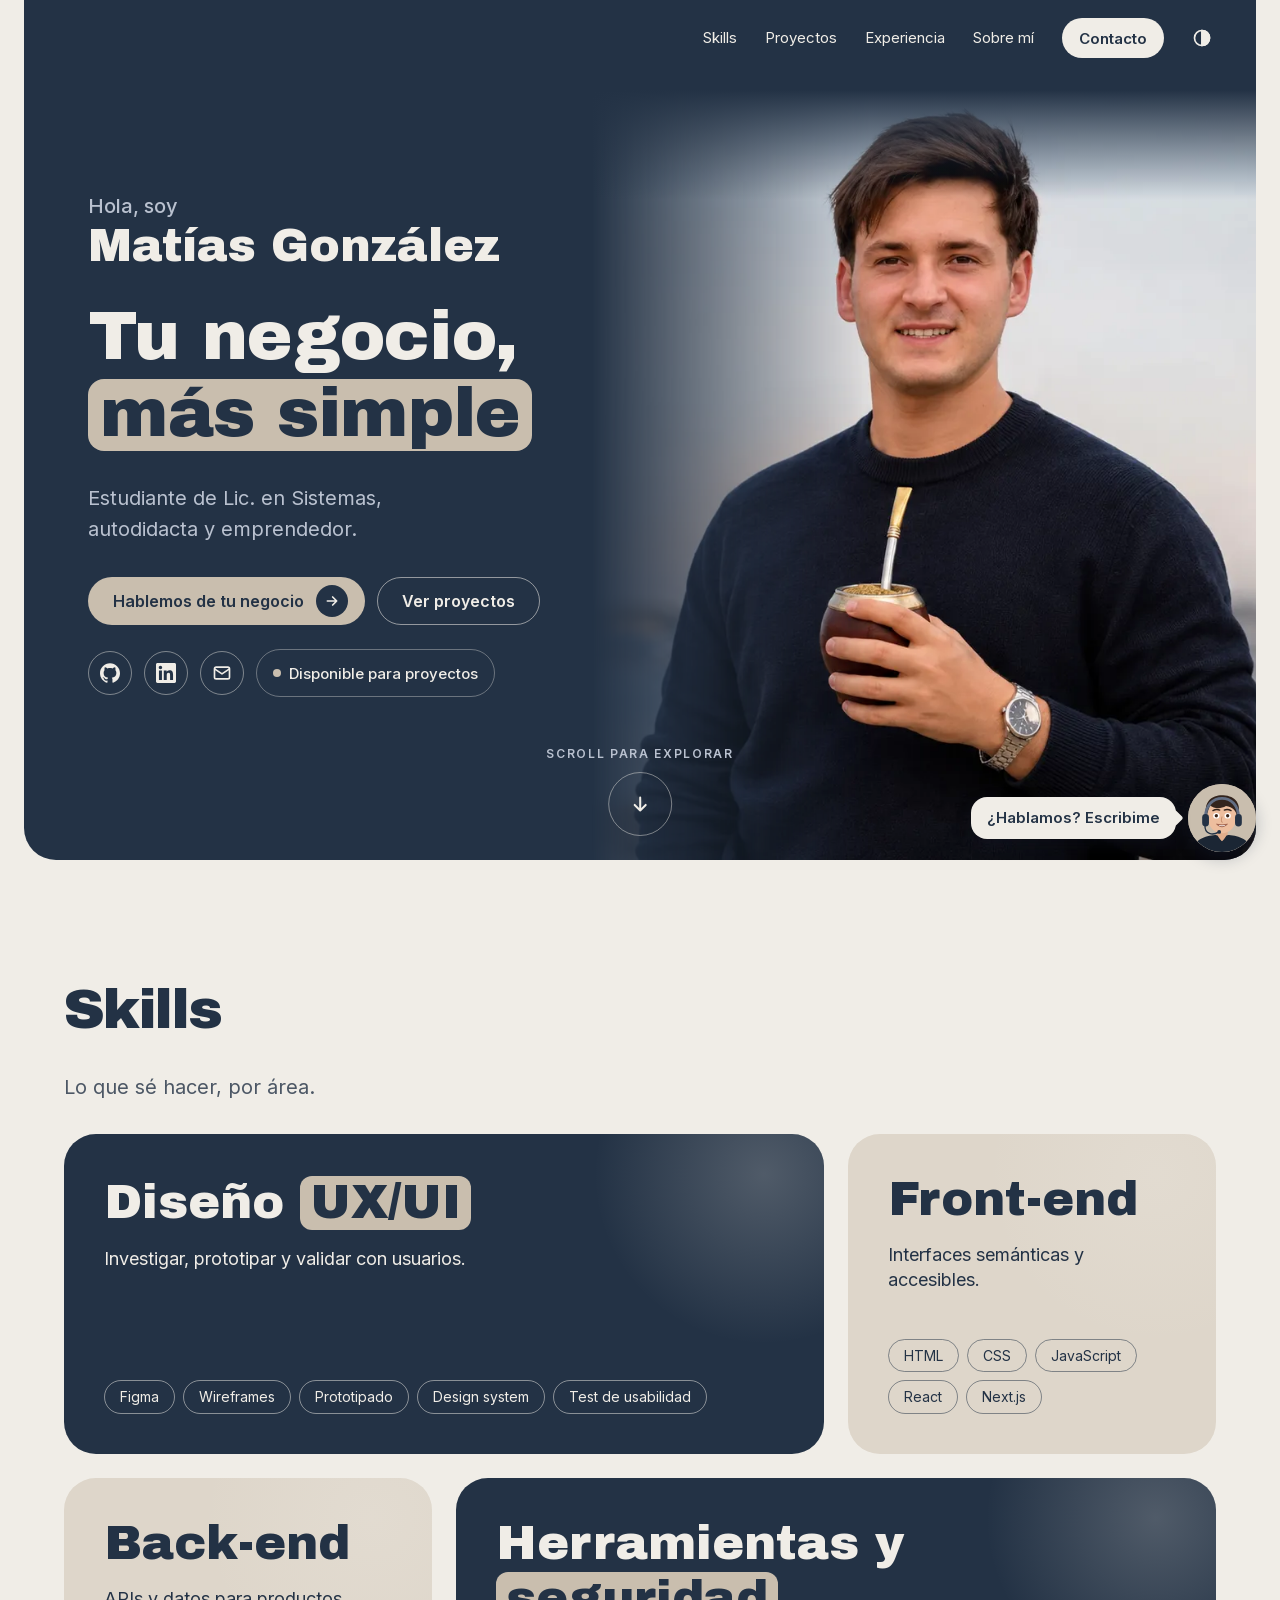
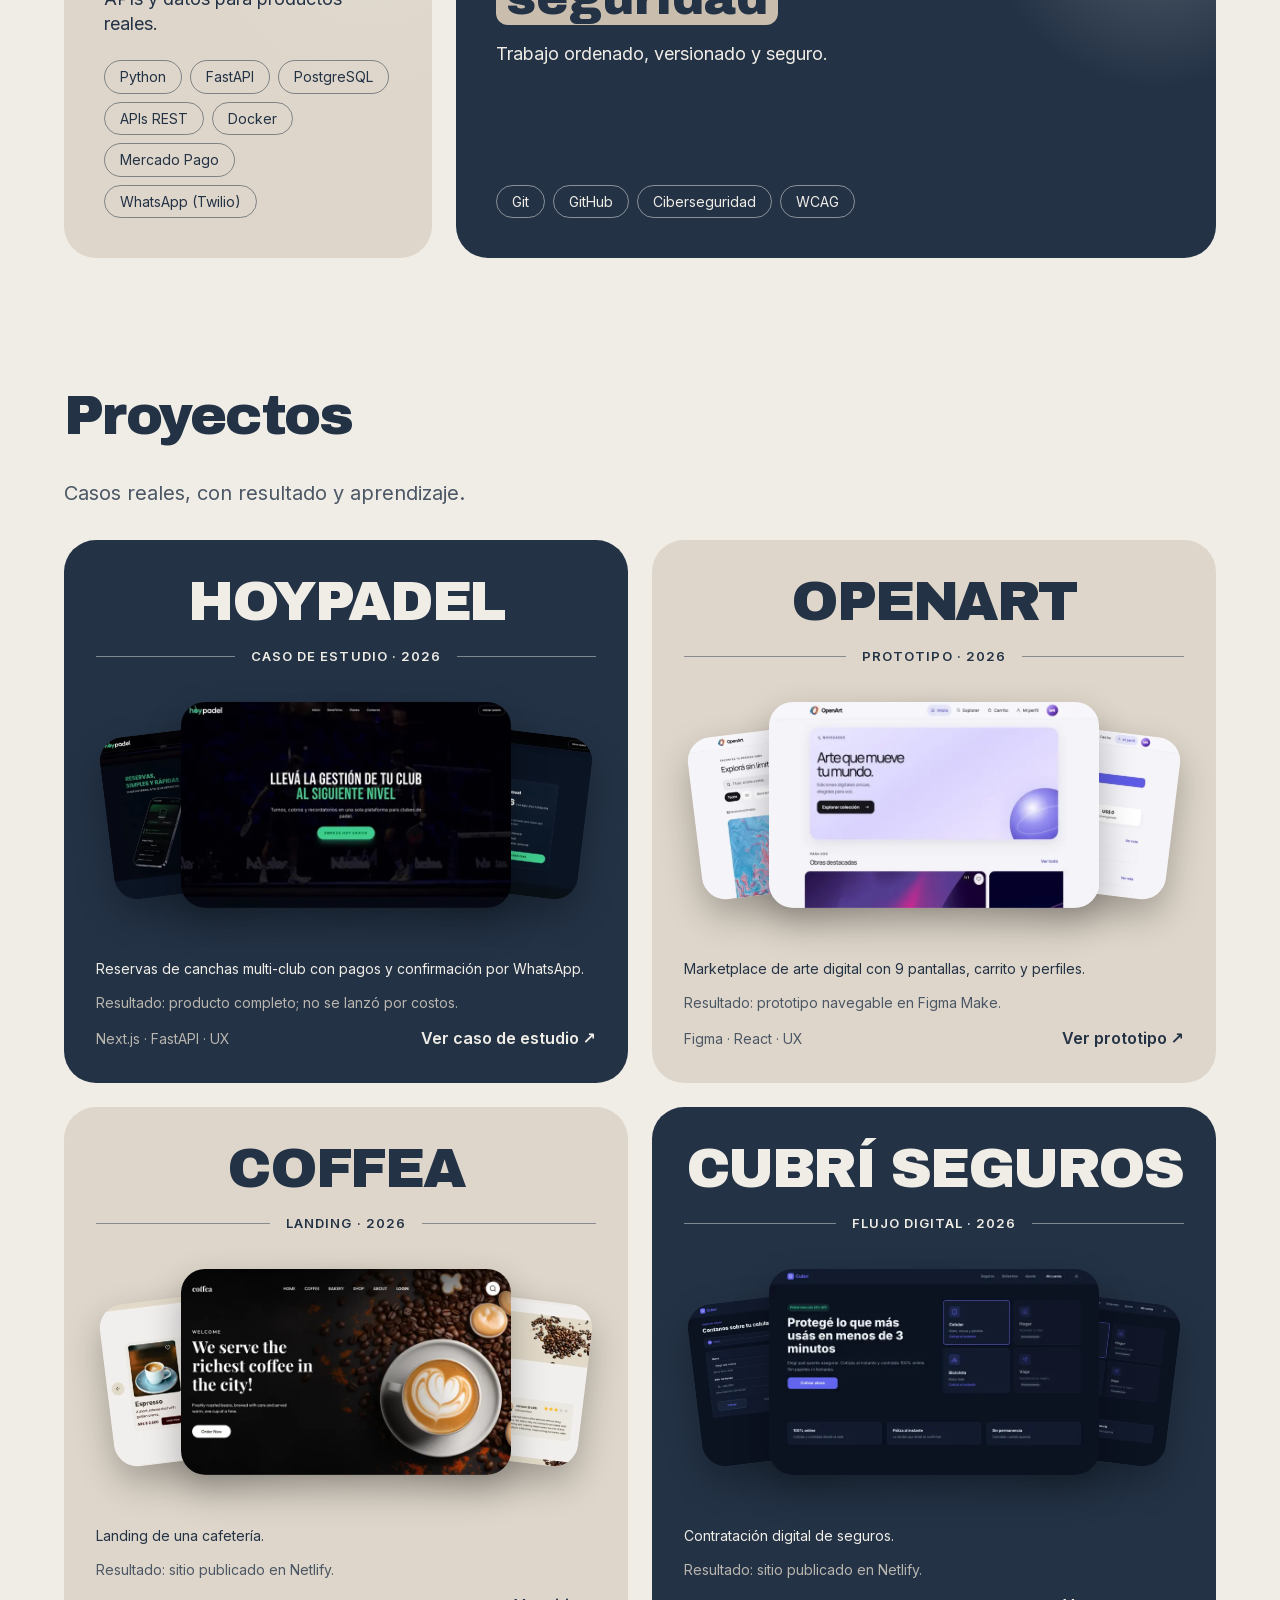
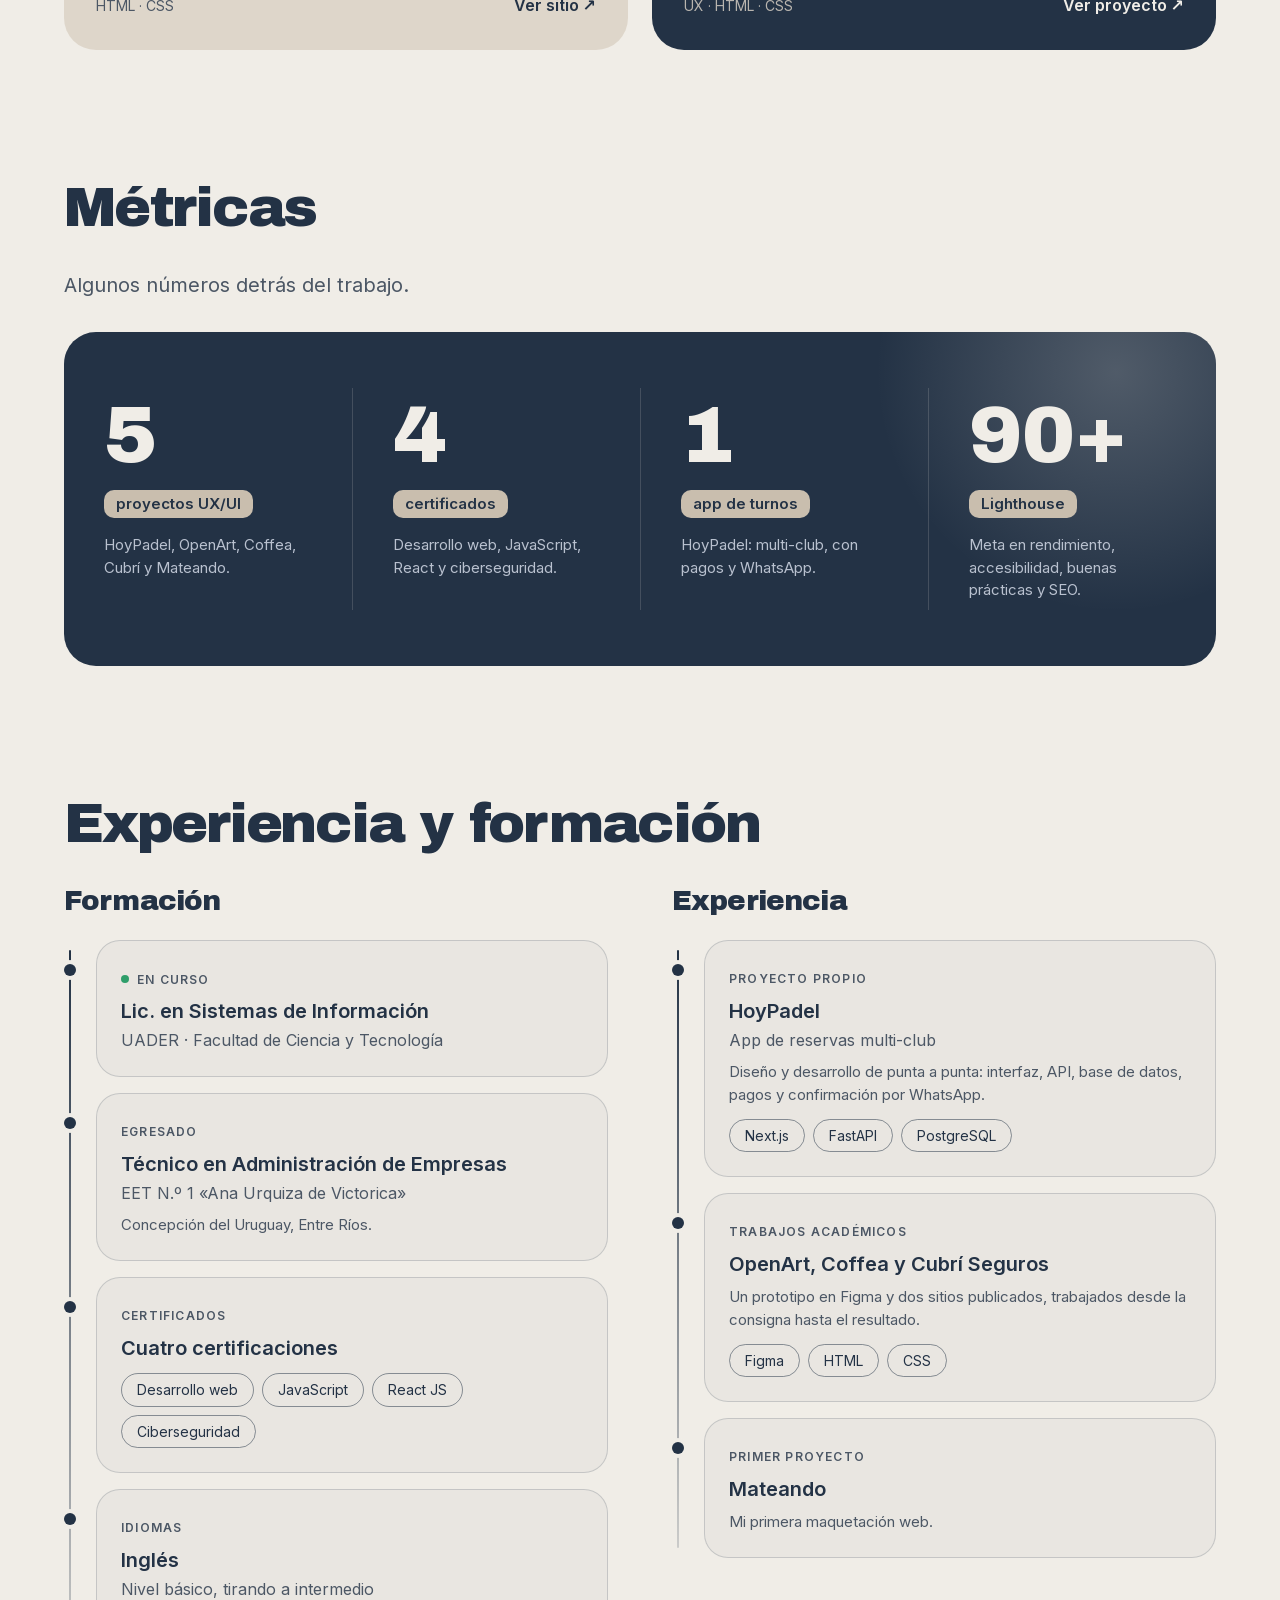
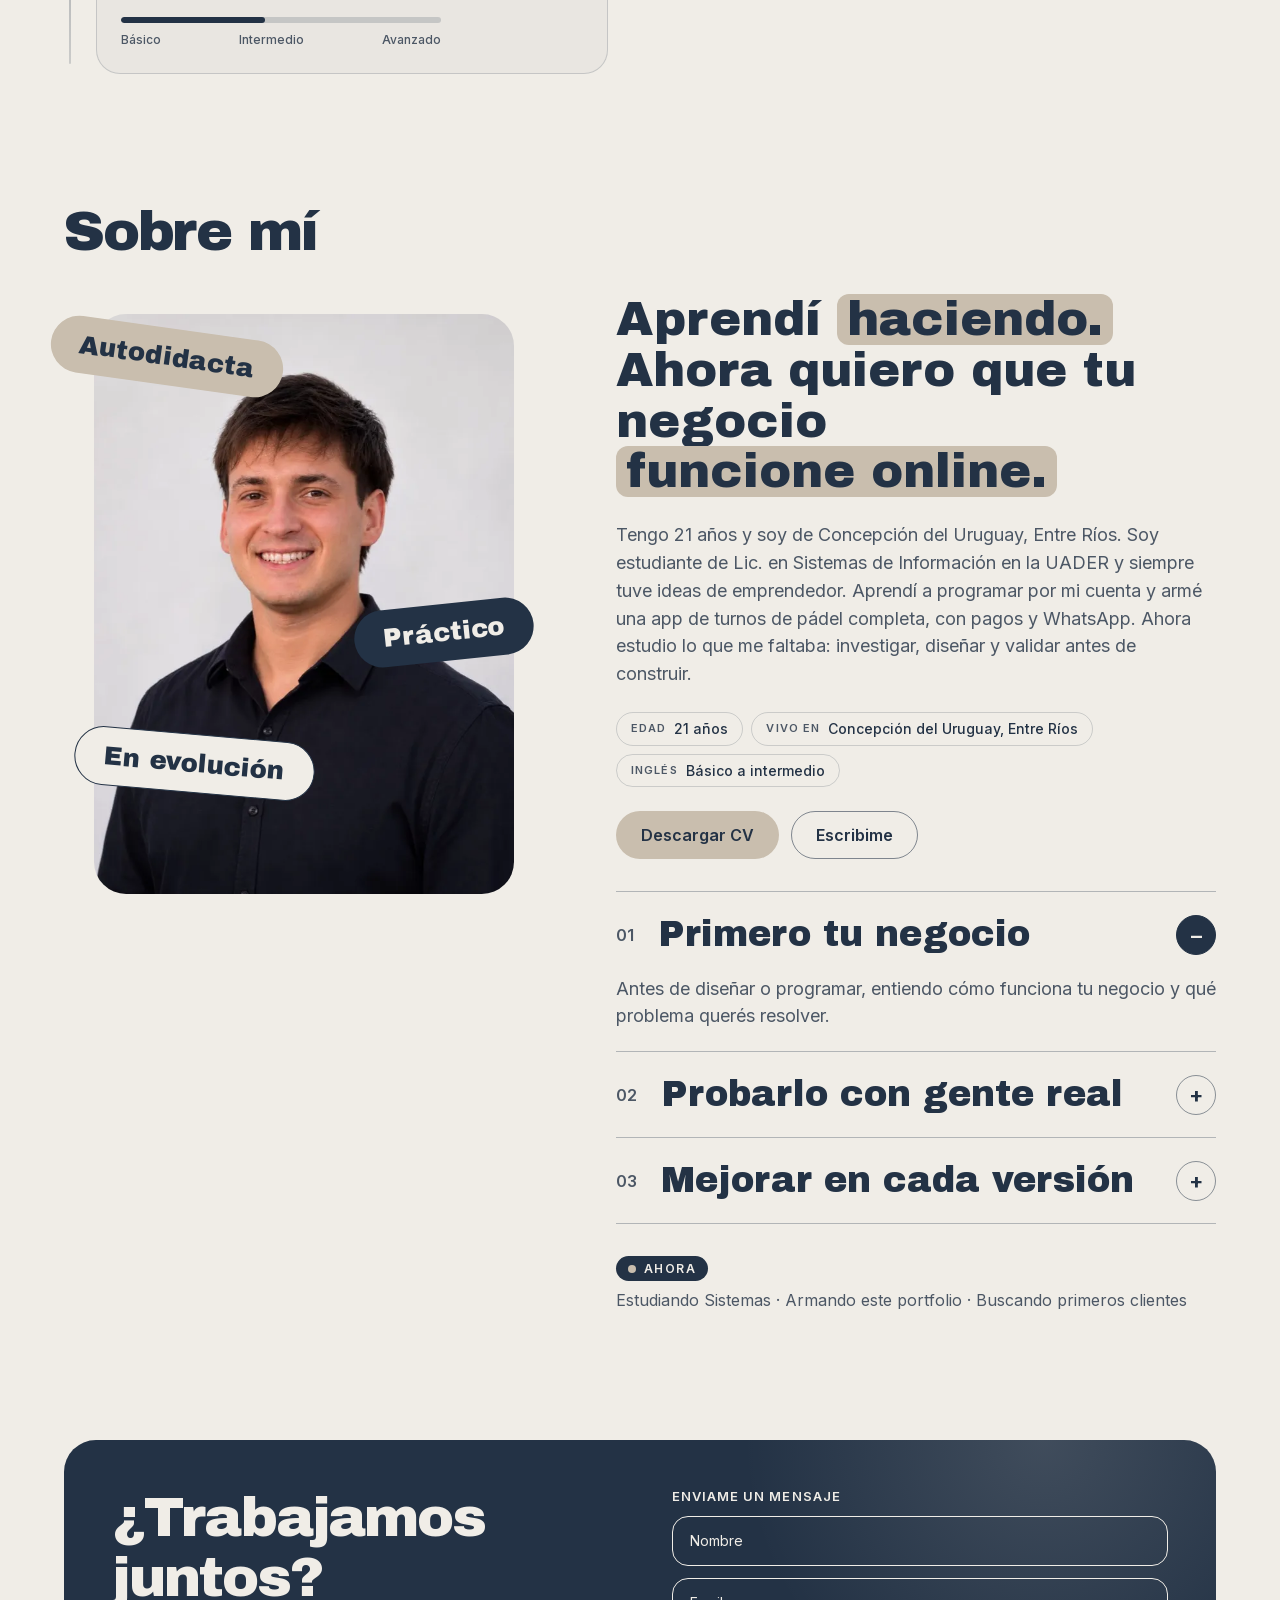
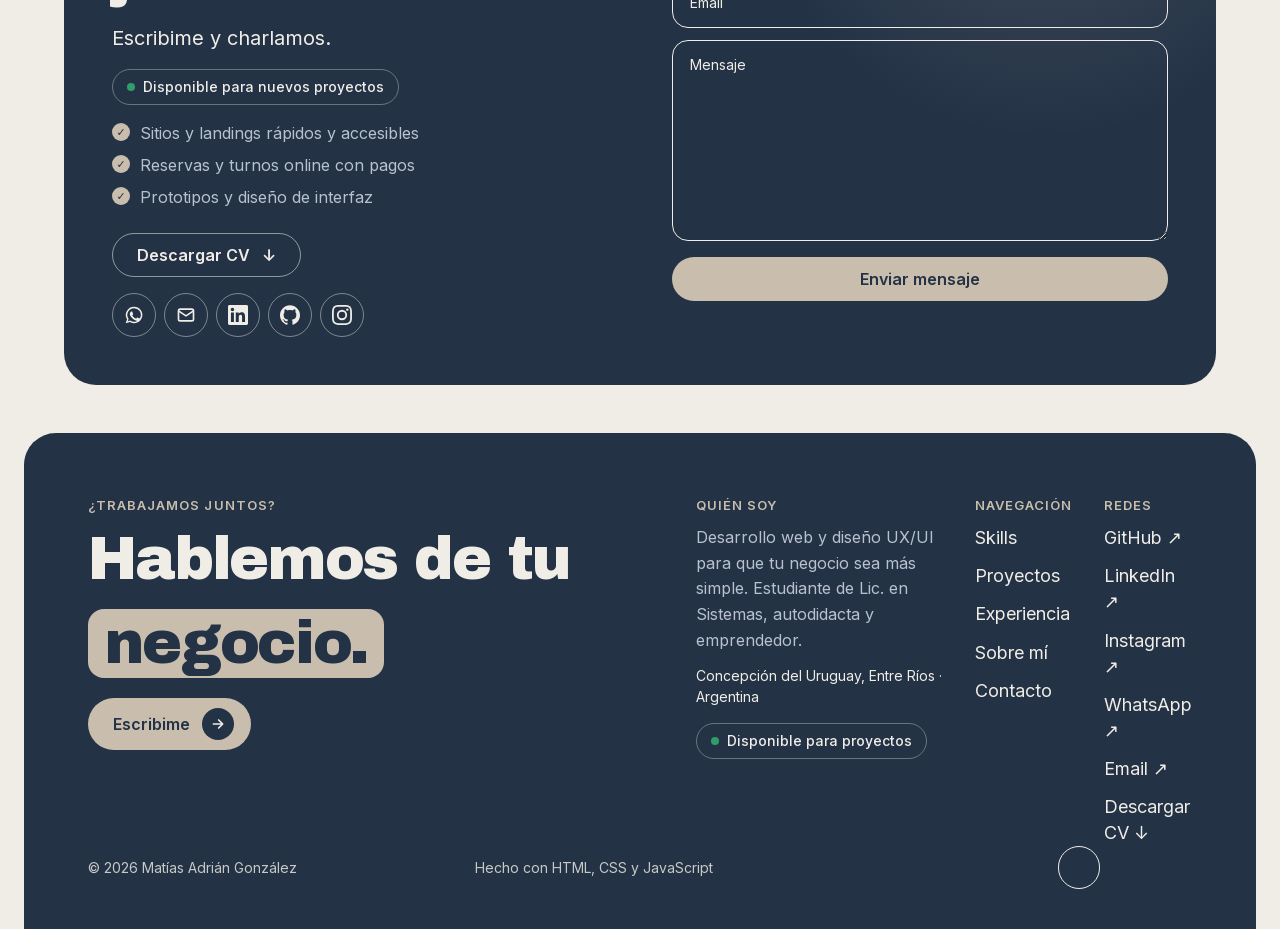
==== commit 3b5725bb: "perf: fuentes alojadas en el sitio, prioridad de carga en imágenes principales y lista de capturas a" ====
--- a/index.html
+++ b/index.html
@@ -6,6 +6,10 @@
   <title>Matías González · Desarrollo web y UX/UI para tu negocio</title>
   <meta name="description" content="Portfolio de Matías González: estudiante de Lic. en Sistemas, autodidacta y emprendedor. Desarrollo web y diseño UX/UI para que tu negocio sea más simple.">
   <meta name="theme-color" content="#233245">
+  <link rel="icon" href="assets/favicon.svg" type="image/svg+xml">
+  <link rel="icon" href="assets/favicon-32.png" sizes="32x32" type="image/png">
+  <link rel="icon" href="favicon.ico" sizes="48x48">
+  <link rel="apple-touch-icon" href="assets/apple-touch-icon.png">
   <meta property="og:type" content="website">
   <meta property="og:locale" content="es_AR">
   <meta property="og:title" content="Matías González · Tu negocio, más simple">
@@ -13,9 +17,8 @@
   <meta property="og:image" content="assets/img/hero-desktop.webp">
   <meta name="twitter:card" content="summary_large_image">
 
-  <link rel="preconnect" href="https://fonts.googleapis.com">
-  <link rel="preconnect" href="https://fonts.gstatic.com" crossorigin>
-  <link rel="stylesheet" href="https://fonts.googleapis.com/css2?family=Archivo+Black&family=Inter:wght@400;500;600&display=swap">
+  <link rel="preload" href="assets/fonts/archivo-black-latin.woff2" as="font" type="font/woff2" crossorigin>
+  <link rel="preload" href="assets/fonts/inter-latin.woff2" as="font" type="font/woff2" crossorigin>
   <link rel="stylesheet" href="css/tokens.css">
   <link rel="stylesheet" href="css/base.css">
   <link rel="stylesheet" href="css/components.css">
@@ -25,16 +28,26 @@
   <script>
     /* Aplica el tema guardado antes de pintar, para evitar el parpadeo */
     document.documentElement.classList.add('js');
+    /* Al cargar: el logo se escribe sobre una pantalla marino. Si se llegó desde otra página del sitio, esa pantalla ya viene completa. */
+    try {
+      if (!matchMedia('(prefers-reduced-motion: reduce)').matches) {
+        var c = document.documentElement.classList;
+        c.add('pt-arriving');
+        if (sessionStorage.getItem('pt-wipe')) c.add('pt-wipe');
+      }
+      sessionStorage.removeItem('pt-wipe');
+    } catch (e) {}
     try { var t = localStorage.getItem('theme'); if (t) document.documentElement.dataset.theme = t; } catch (e) {}
   </script>
 </head>
 <body>
+  <div class="pt" aria-hidden="true"><svg class="logo-mark" viewBox="220 250 790 790" fill="none" stroke="currentColor" stroke-width="62" stroke-linejoin="round" aria-hidden="true" focusable="false"><path pathLength="1" d="M274 1013V380C274 330 310 300 350 300C365 300 380 308 395 320L660 526L860 320C875 308 890 300 905 300C942 300 978 330 978 380V1013"/><path pathLength="1" d="M660 526L735 585Q765 608 765 640Q765 678 720 678H540C480 678 460 715 460 770V905C460 955 495 985 540 985H700C745 985 770 955 770 905V808H572"/></svg></div>
   <a class="skip-link" href="#contenido">Saltar al contenido</a>
   <div id="nav-sentinel" aria-hidden="true"></div>
 
   <header class="nav" data-nav>
     <div class="nav__bar">
-      <a class="nav__logo" href="#inicio" aria-label="Matías González, ir al inicio">MG</a>
+      <a class="nav__logo" href="#inicio" aria-label="Matías González, ir al inicio"><svg class="logo-mark" viewBox="220 250 790 790" fill="none" stroke="currentColor" stroke-width="62" stroke-linejoin="round" aria-hidden="true" focusable="false"><path pathLength="1" d="M274 1013V380C274 330 310 300 350 300C365 300 380 308 395 320L660 526L860 320C875 308 890 300 905 300C942 300 978 330 978 380V1013"/><path pathLength="1" d="M660 526L735 585Q765 608 765 640Q765 678 720 678H540C480 678 460 715 460 770V905C460 955 495 985 540 985H700C745 985 770 955 770 905V808H572"/></svg></a>
       <nav class="nav__links" aria-label="Principal">
         <ul>
           <li><a href="#skills">Skills</a></li>
@@ -55,7 +68,7 @@
 
   <div class="menu" id="menu-movil" hidden role="dialog" aria-modal="true" aria-label="Menú">
     <div class="menu__head">
-      <a class="nav__logo" href="#inicio" data-menu-close aria-label="Matías González, ir al inicio">MG</a>
+      <a class="nav__logo" href="#inicio" data-menu-close aria-label="Matías González, ir al inicio"><svg class="logo-mark" viewBox="220 250 790 790" fill="none" stroke="currentColor" stroke-width="62" stroke-linejoin="round" aria-hidden="true" focusable="false"><path pathLength="1" d="M274 1013V380C274 330 310 300 350 300C365 300 380 308 395 320L660 526L860 320C875 308 890 300 905 300C942 300 978 330 978 380V1013"/><path pathLength="1" d="M660 526L735 585Q765 608 765 640Q765 678 720 678H540C480 678 460 715 460 770V905C460 955 495 985 540 985H700C745 985 770 955 770 905V808H572"/></svg></a>
       <button class="icon-btn" type="button" data-menu-close aria-label="Cerrar menú">
         <svg width="22" height="22" viewBox="0 0 24 24" fill="none" stroke="currentColor" stroke-width="2" stroke-linecap="round" aria-hidden="true"><path d="M6 6l12 12M18 6L6 18"/></svg>
       </button>
@@ -477,15 +490,11 @@
         </div>
       </div>
 
-      <div class="footer__brandbox" aria-hidden="true">
-        <p class="footer__brand footer__brand--full">Matías González</p>
-        <p class="footer__brand footer__brand--short">MG</p>
-      </div>
 
       <div class="footer__legal">
         <p>© 2026 Matías Adrián González</p>
-        <p>Hecho con HTML, CSS y JavaScript · Diseñado en Figma</p>
-        <a class="footer__up" href="#inicio">Volver arriba <span aria-hidden="true">↑</span></a>
+        <p>Hecho con HTML, CSS y JavaScript</p>
+        <a class="footer__up" href="#inicio" aria-label="Volver arriba" title="Volver arriba"><svg class="logo-mark" viewBox="220 250 790 790" fill="none" stroke="currentColor" stroke-width="62" stroke-linejoin="round" aria-hidden="true" focusable="false"><path pathLength="1" d="M274 1013V380C274 330 310 300 350 300C365 300 380 308 395 320L660 526L860 320C875 308 890 300 905 300C942 300 978 330 978 380V1013"/><path pathLength="1" d="M660 526L735 585Q765 608 765 640Q765 678 720 678H540C480 678 460 715 460 770V905C460 955 495 985 540 985H700C745 985 770 955 770 905V808H572"/></svg></a>
       </div>
     </div>
   </footer>
--- a/css/tokens.css
+++ b/css/tokens.css
@@ -1,3 +1,20 @@
+/* Fuentes alojadas en el sitio (licencia OFL), solo el subconjunto latino: cubre el español completo */
+@font-face {
+  font-family: "Archivo Black";
+  font-style: normal;
+  font-weight: 400;
+  font-display: swap;
+  src: url("../assets/fonts/archivo-black-latin.woff2") format("woff2");
+}
+
+@font-face {
+  font-family: "Inter";
+  font-style: normal;
+  font-weight: 400 600;
+  font-display: swap;
+  src: url("../assets/fonts/inter-latin.woff2") format("woff2");
+}
+
 /* Design tokens: espejo de las variables de Figma (Primitives, Color, Spacing, Radius). */
 :root {
   /* Primitives */
--- a/css/components.css
+++ b/css/components.css
@@ -342,3 +342,77 @@
     translate: 0 0;
   }
 }
+
+
+/* ---------- Pantalla de entrada (el logo se escribe la primera vez) y cortina rápida al cambiar de página ---------- */
+.pt {
+  position: fixed;
+  inset: 0;
+  z-index: 1000;
+  display: none;
+  place-items: center;
+  background: var(--hero-bg);
+  color: var(--crema);
+  pointer-events: none;
+}
+
+.pt .logo-mark {
+  height: min(30vmin, 260px);
+}
+
+/* Se muestra antes del primer pintado (clase puesta desde el <head>), mientras la página carga debajo */
+.pt-arriving .pt {
+  display: grid;
+  animation: pt-failsafe 0.01s 3s forwards;
+}
+
+.pt-arriving .pt path {
+  animation: logo-draw 0.5s cubic-bezier(0.4, 0.1, 0.6, 0.9) 0.08s both;
+}
+
+.pt-arriving .pt path + path {
+  animation-duration: 0.35s;
+  animation-delay: 0.58s;
+}
+
+.pt-arriving.pt-done .pt {
+  opacity: 0;
+  visibility: hidden;
+  transition: opacity 0.4s var(--ease), visibility 0s 0.4s;
+}
+
+@keyframes pt-failsafe {
+  to {
+    opacity: 0;
+    visibility: hidden;
+  }
+}
+
+/* Cortina al cambiar de página: entra desde abajo al hacer clic y, en la página nueva, sale hacia arriba. */
+@keyframes pt-wipe-in {
+  from {
+    transform: translateY(100%);
+  }
+
+  to {
+    transform: translateY(0);
+  }
+}
+
+.pt-leaving .pt {
+  display: grid;
+  animation: pt-wipe-in 0.32s cubic-bezier(0.7, 0, 0.3, 1) both;
+}
+
+/* En el cambio de página el logo aparece ya completo (sin escribirse): al salir y al llegar */
+.pt-leaving .pt path,
+.pt-arriving.pt-wipe .pt path {
+  animation: none;
+}
+
+.pt-arriving.pt-wipe.pt-done .pt {
+  opacity: 1;
+  visibility: visible;
+  transform: translateY(-100%);
+  transition: transform 0.45s cubic-bezier(0.7, 0, 0.3, 1);
+}
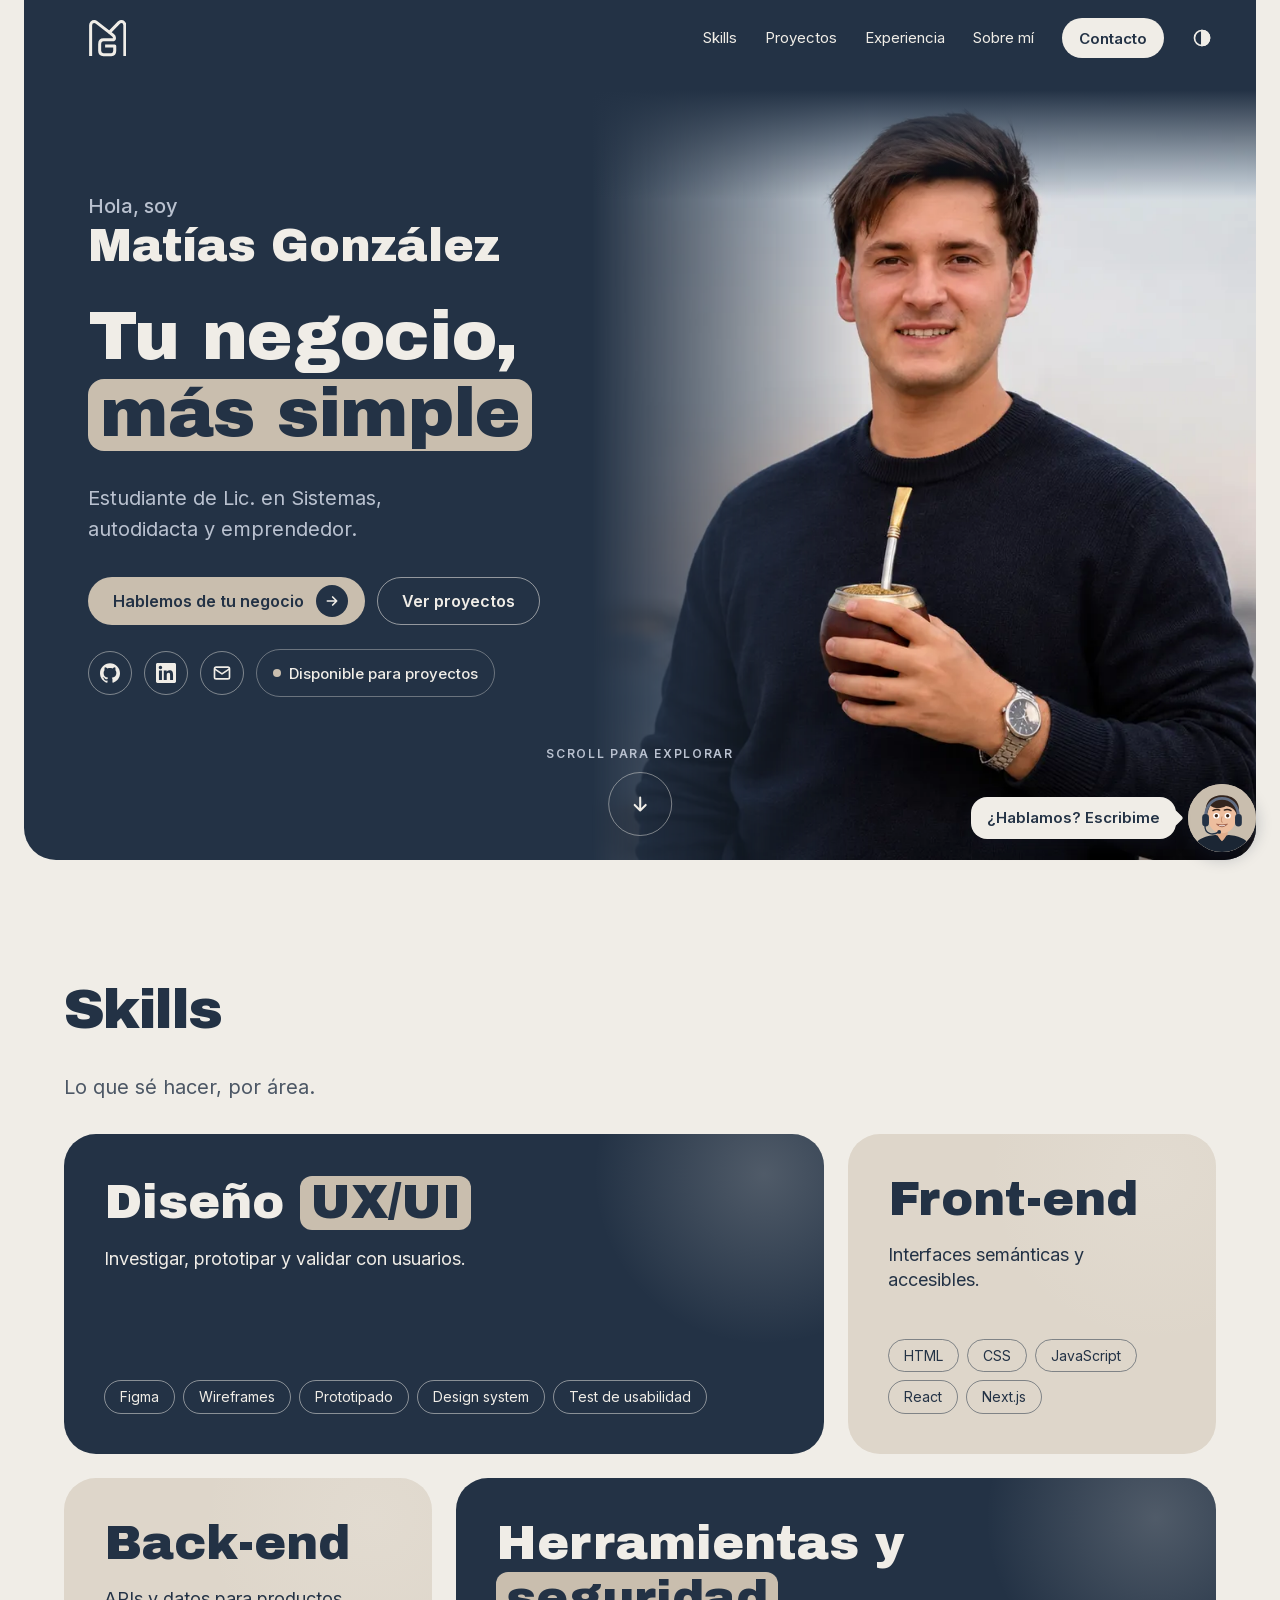
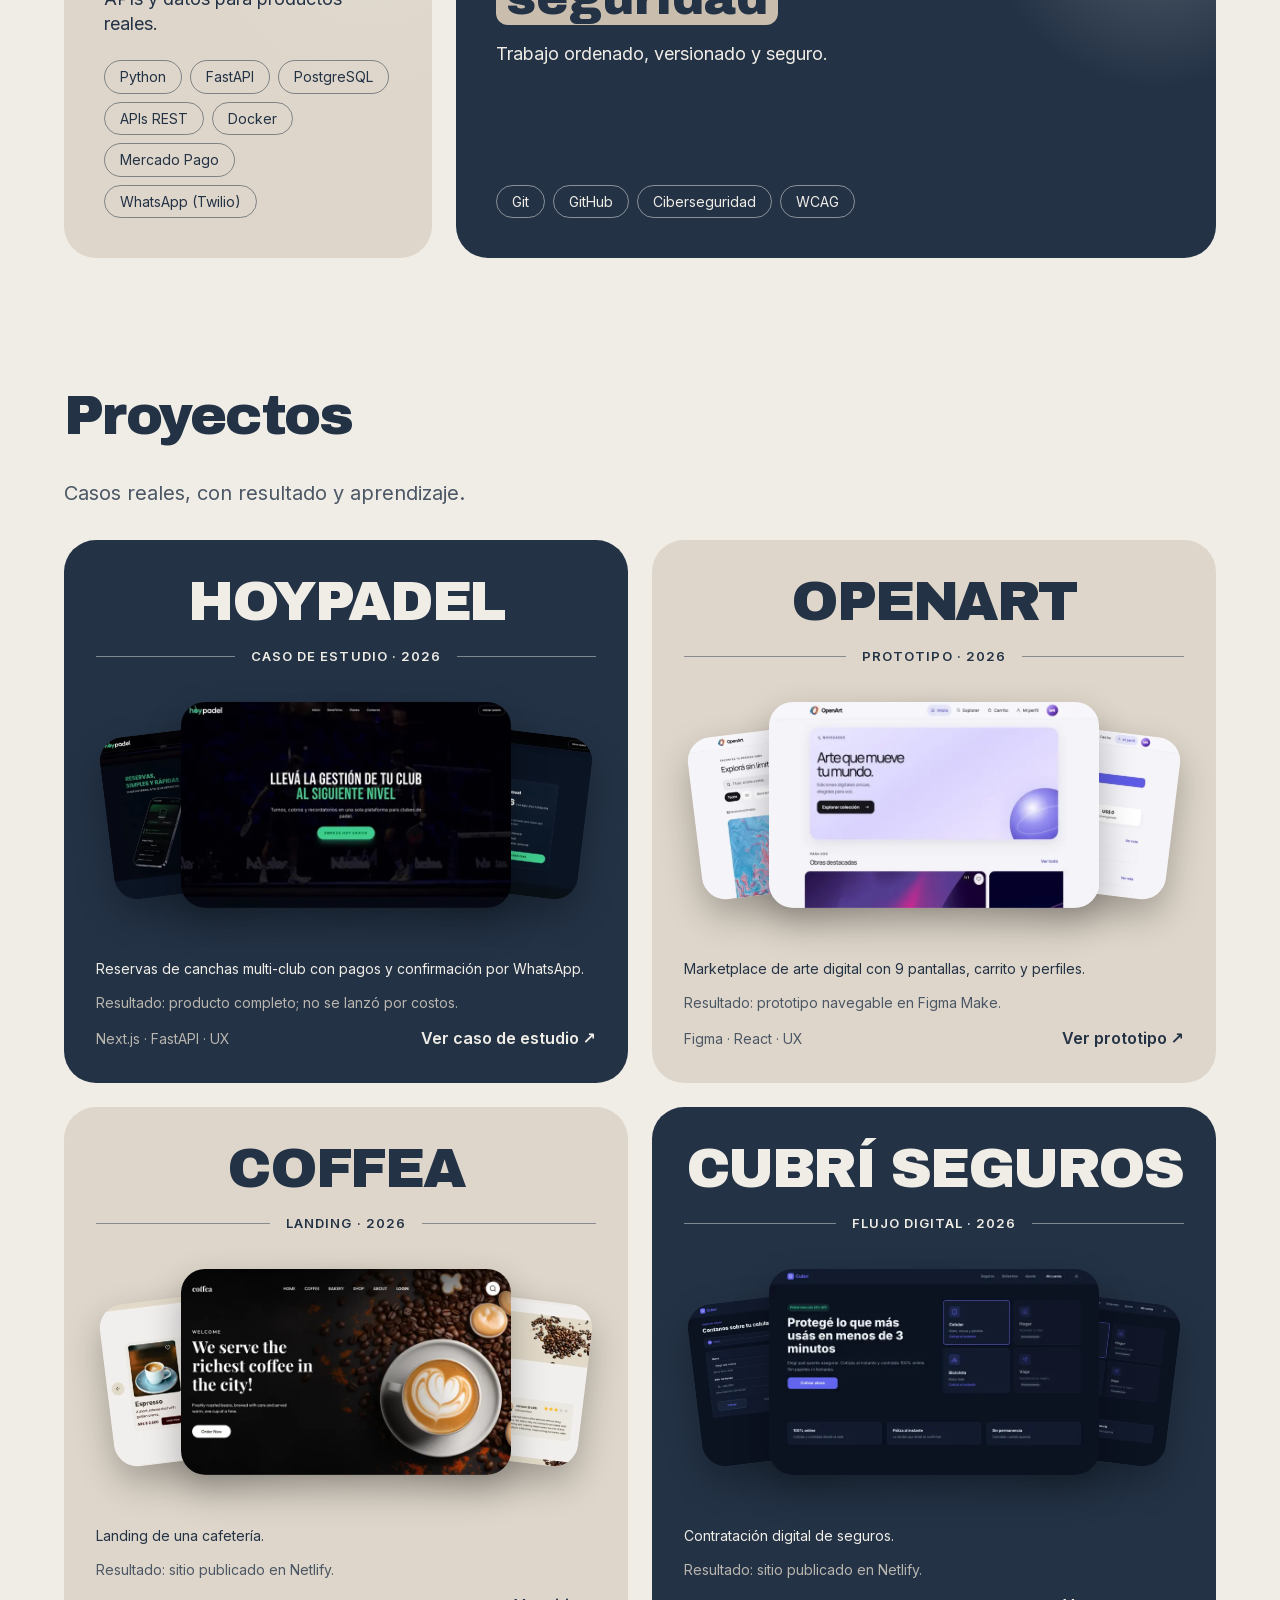
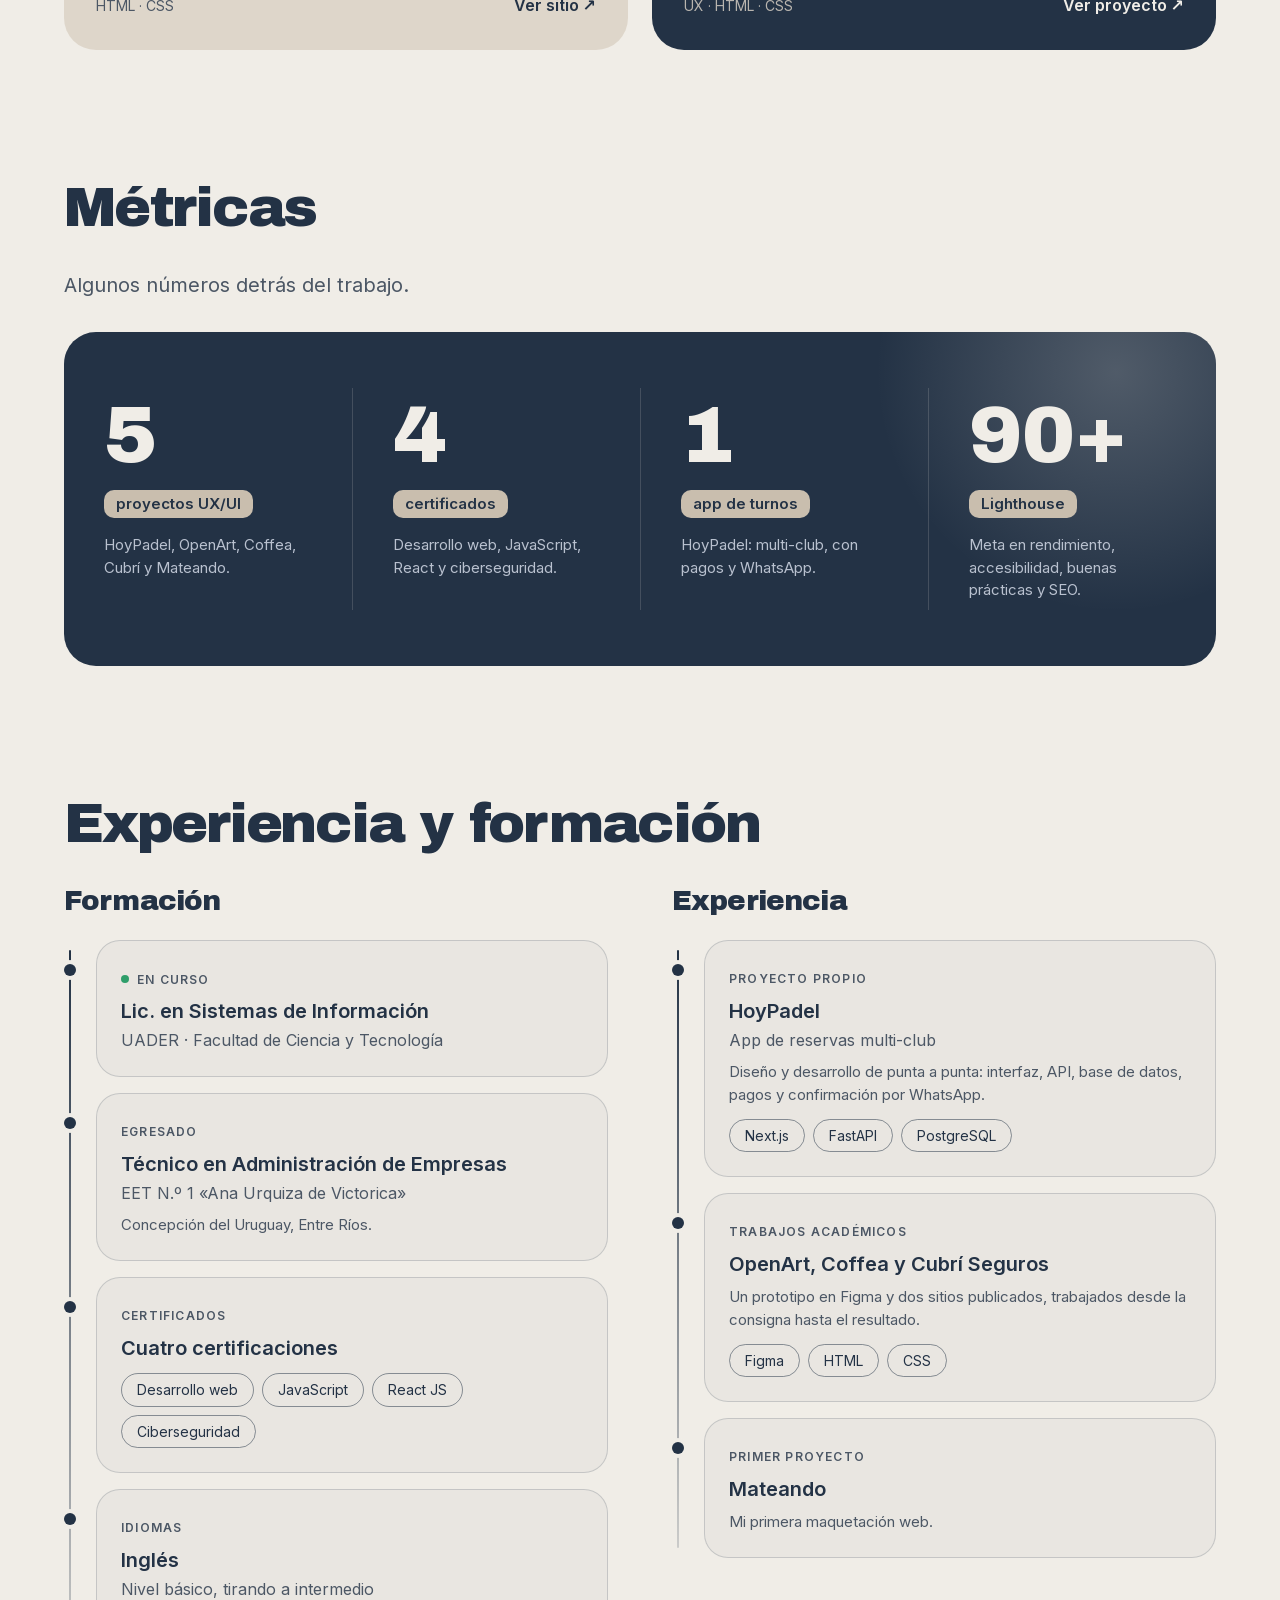
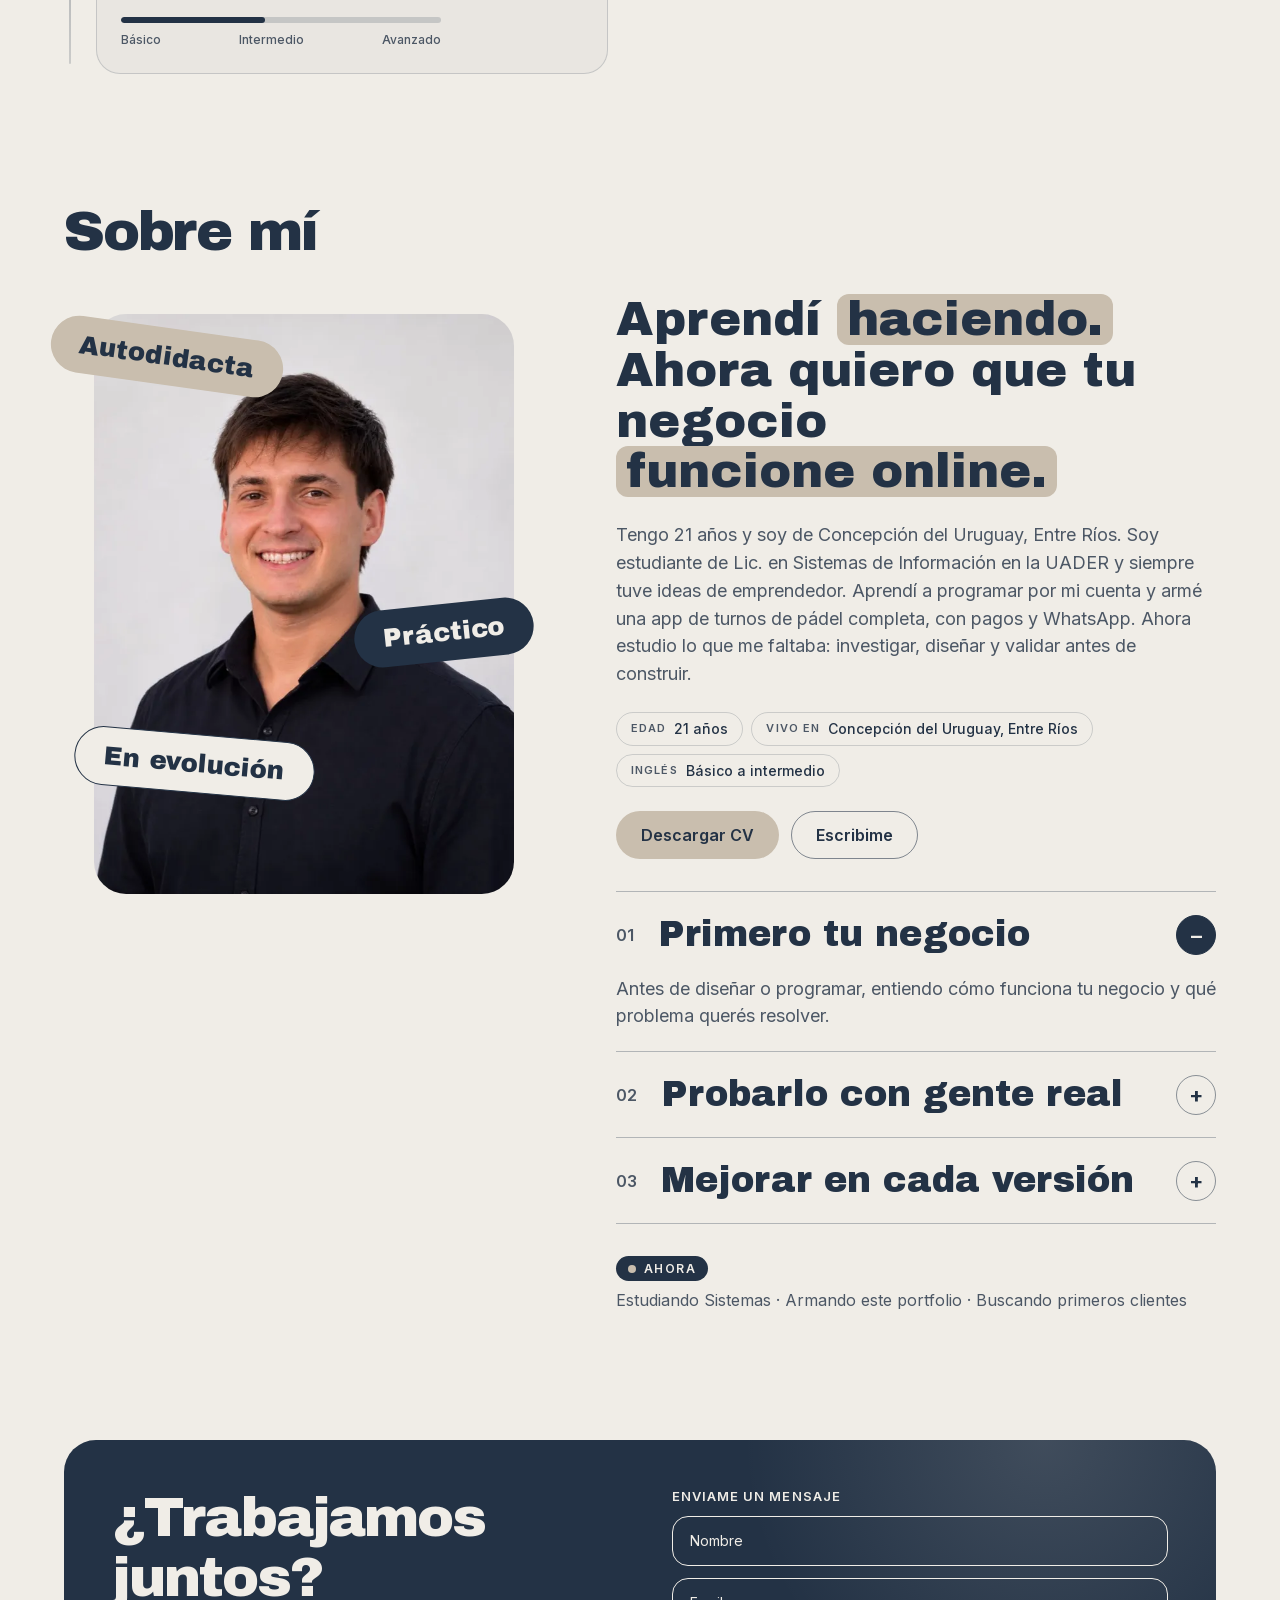
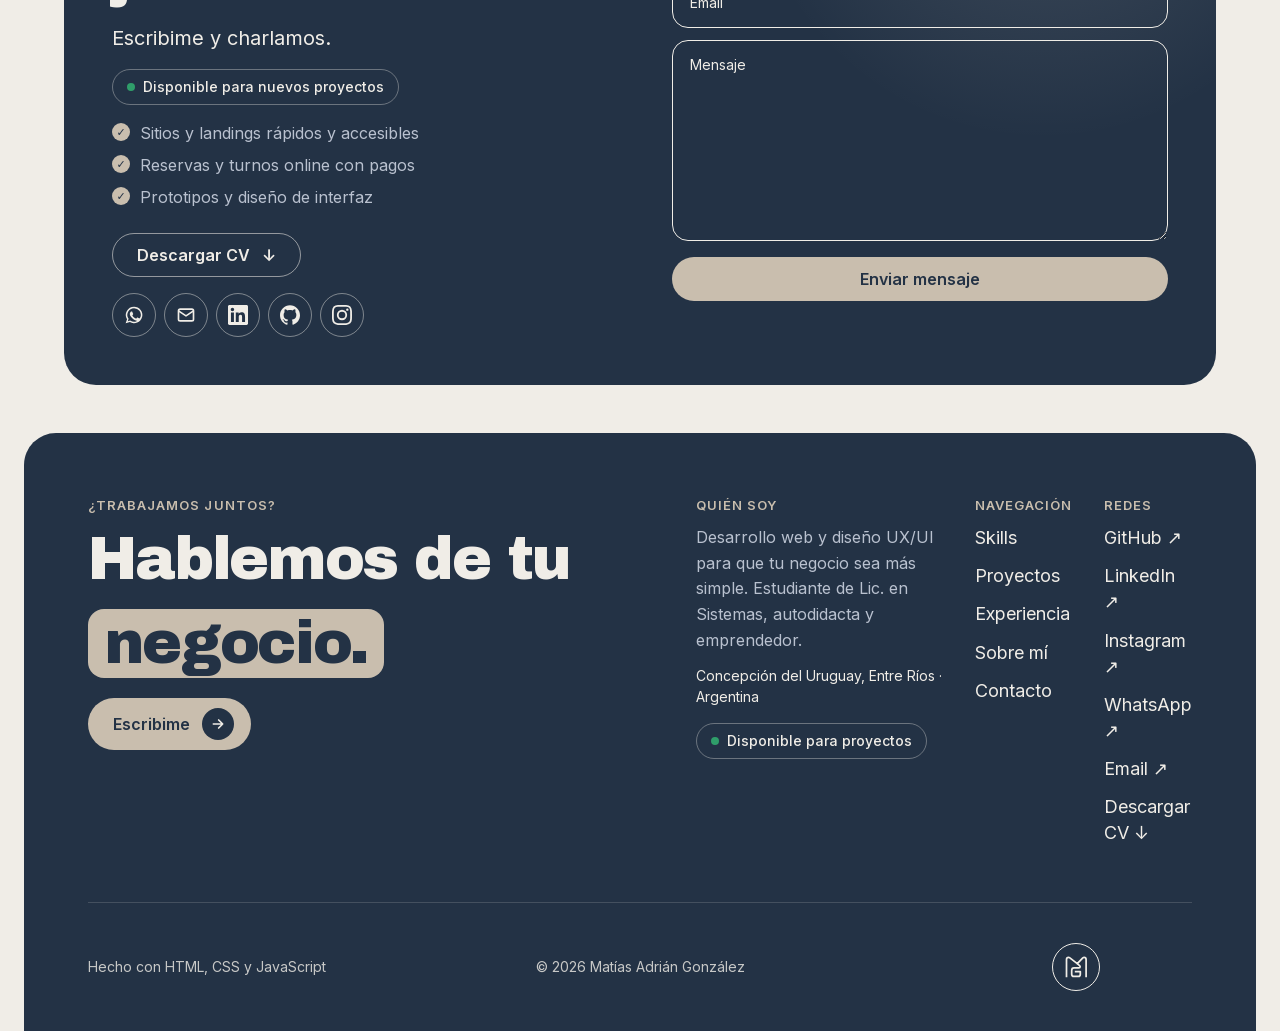
==== commit 5a705c3b: "feat: CV formal con competencias personales y metadatos Open Graph" ====
--- a/index.html
+++ b/index.html
@@ -14,7 +14,12 @@
   <meta property="og:locale" content="es_AR">
   <meta property="og:title" content="Matías González · Tu negocio, más simple">
   <meta property="og:description" content="Desarrollo web y diseño UX/UI. Casos de estudio, proyectos y contacto.">
-  <meta property="og:image" content="assets/img/hero-desktop.webp">
+  <link rel="canonical" href="https://matiasadriangonzalez.netlify.app/">
+  <meta property="og:url" content="https://matiasadriangonzalez.netlify.app/">
+  <meta property="og:image" content="https://matiasadriangonzalez.netlify.app/assets/img/og-cover.png">
+  <meta property="og:image:width" content="1200">
+  <meta property="og:image:height" content="630">
+  <meta property="og:image:alt" content="Matías González, desarrollo web y diseño UX/UI">
   <meta name="twitter:card" content="summary_large_image">
 
   <link rel="preload" href="assets/fonts/archivo-black-latin.woff2" as="font" type="font/woff2" crossorigin>
--- a/css/sections.css
+++ b/css/sections.css
@@ -27,14 +27,53 @@
   align-items: center;
   gap: var(--s-4);
   height: 100%;
-  padding-inline: var(--s-6);
+  padding-inline: var(--s-8) var(--s-6);
 }
 
 .nav__logo {
   font-family: var(--font-display);
   font-size: 1.75rem;
   line-height: 1;
-  transition: text-shadow 0.3s var(--ease);
+  transition: filter 0.3s var(--ease);
+}
+
+.logo-mark {
+  display: block;
+  width: auto;
+  height: 2.4rem;
+}
+
+/* Al pasar el mouse (o enfocar con teclado) el logo desaparece y se escribe de nuevo de una punta a la otra:
+   primero la M de corrido y, sin pausa, la G que sale del medio de la M */
+@keyframes logo-draw {
+  from {
+    stroke-dashoffset: 1;
+  }
+
+  to {
+    stroke-dashoffset: 0;
+  }
+}
+
+.logo-mark path {
+  stroke-dasharray: 1;
+}
+
+@media (prefers-reduced-motion: no-preference) {
+  .nav__logo:hover .logo-mark path,
+  .nav__logo:focus-visible .logo-mark path,
+  .footer__up:hover .logo-mark path,
+  .footer__up:focus-visible .logo-mark path {
+    animation: logo-draw 1s cubic-bezier(0.4, 0.1, 0.6, 0.9) both;
+  }
+
+  .nav__logo:hover .logo-mark path + path,
+  .nav__logo:focus-visible .logo-mark path + path,
+  .footer__up:hover .logo-mark path + path,
+  .footer__up:focus-visible .logo-mark path + path {
+    animation-duration: 0.6s;
+    animation-delay: 1s;
+  }
 }
 
 .nav__links {
@@ -60,12 +99,19 @@
   }
 
   .nav__logo:hover {
-    text-shadow: 0 0 14px rgb(255 255 255 / 0.55), 0 0 4px rgb(255 255 255 / 0.35);
+    filter: drop-shadow(0 0 8px rgb(255 255 255 / 0.55));
   }
 }
 
 .nav__burger {
   display: none;
+}
+
+/* El logo arranca donde empieza el texto del hero ("Hola, soy"): mismo margen izquierdo que .hero__content */
+@media (min-width: 768px) and (max-width: 1099px) {
+  .nav__bar {
+    padding-inline: var(--s-7) var(--s-6);
+  }
 }
 
 @media (max-width: 767px) {
@@ -436,3 +482,60 @@
     line-height: 1.15;
   }
 }
+
+
+/* ---------- Hero en tablet (768–1099): el texto no pisa el retrato ---------- */
+@media (min-width: 768px) and (max-width: 1099px) {
+  .hero__media {
+    width: 48%;
+  }
+
+  .hero__content {
+    width: 58%;
+    padding-inline: var(--s-7) var(--s-5);
+  }
+
+  .hero__headline {
+    font-size: clamp(2.5rem, 6vw, 3.5rem);
+  }
+
+  .hero__desc {
+    max-width: 26ch;
+    font-size: 1.0625rem;
+  }
+
+  .hero__ctas .btn {
+    min-height: 44px;
+    padding-inline: var(--s-4);
+    font-size: 0.9375rem;
+  }
+
+  .hero__social .pill {
+    display: none;
+  }
+}
+
+/* ---------- Hero en celular: foto más baja y texto debajo, sin tapar el mate ---------- */
+@media (max-width: 767px) {
+  .hero__media {
+    height: clamp(400px, 60svh, 540px);
+  }
+
+  .hero__media img {
+    object-position: 58% 12%;
+    -webkit-mask-image: linear-gradient(to bottom, #000 55%, transparent);
+    mask-image: linear-gradient(to bottom, #000 55%, transparent);
+  }
+
+  .hero__hello {
+    margin-top: 4px;
+  }
+
+  .hero__name {
+    font-size: clamp(1.75rem, 8vw, 2.25rem);
+  }
+
+  .scroll {
+    margin: var(--s-6) 0 var(--s-5);
+  }
+}
--- a/css/tiles.css
+++ b/css/tiles.css
@@ -120,21 +120,18 @@
     font-size: 1.125rem;
   }
 
+  .skill {
+    grid-column: span 6;
+  }
+}
+
+/* Con ancho de sobra: filas de una tarjeta ancha y una angosta (860 / 428 px a 1312 px) */
+@media (min-width: 1100px) {
   .skill--wide {
     grid-column: span 8;
   }
 
   .skill--narrow {
-    grid-column: span 4;
-  }
-
-  /* El grid de 12 columnas con 24 px de aire da 860 / 428 px a 1312 px de ancho */
-  .skill--wide {
-    grid-column: span 8;
-  }
-
-  .skill:nth-child(2),
-  .skill:nth-child(3) {
     grid-column: span 4;
   }
 }
--- a/css/content.css
+++ b/css/content.css
@@ -82,7 +82,7 @@
   line-height: 1.5;
 }
 
-@media (min-width: 900px) {
+@media (min-width: 1100px) {
   .metrics {
     grid-template-columns: repeat(4, 1fr);
     padding: 56px 0;
@@ -673,36 +673,11 @@
   }
 }
 
-/* Marca decorativa gigante, recortada por abajo como en el prototipo */
-.footer__brandbox {
-  height: 96px;
-  margin: var(--s-6) 0;
-  overflow: hidden;
+.footer__legal {
+  display: grid;
+  margin-top: var(--s-7);
+  padding-top: var(--s-6);
   border-top: 1px solid rgb(240 237 231 / 0.16);
-  padding-top: var(--s-6);
-  box-sizing: content-box;
-}
-
-.footer__brand {
-  color: rgb(240 237 231 / 0.1);
-  font-family: var(--font-display);
-  line-height: 1;
-  letter-spacing: -0.04em;
-  text-align: center;
-  white-space: nowrap;
-  user-select: none;
-}
-
-.footer__brand--full {
-  display: none;
-}
-
-.footer__brand--short {
-  font-size: 150px;
-}
-
-.footer__legal {
-  display: grid;
   gap: var(--s-3);
   justify-items: start;
   color: rgb(240 237 231 / 0.8);
@@ -710,18 +685,21 @@
   line-height: 1.57;
 }
 
+/* "Volver arriba": el logo en un círculo; se escribe de nuevo al pasar el mouse */
 .footer__up {
   display: inline-flex;
   align-items: center;
-  gap: var(--s-1);
-  min-height: 43px;
-  padding: 0 20px;
+  justify-content: center;
+  width: 48px;
+  height: 48px;
   border: 1.5px solid var(--crema);
-  border-radius: var(--r-pill);
+  border-radius: 50%;
   color: var(--crema);
-  font-weight: 600;
-  line-height: 1;
   transition: background-color 0.25s var(--ease);
+}
+
+.footer__up .logo-mark {
+  height: 22px;
 }
 
 @media (hover: hover) {
@@ -767,33 +745,28 @@
     line-height: 1.45;
   }
 
-  .footer__brandbox {
-    height: 7.6cqw;
-    margin: 56px 0;
-    padding-top: 56px;
-  }
-
-  .footer__brand--full {
-    display: block;
-    margin-top: -2.06cqw;
-    font-size: 11.87cqw;
-  }
-
-  .footer__brand--short {
-    display: none;
-  }
-
   .footer__legal {
+    margin-top: 56px;
+    padding-top: 40px;
     grid-template-columns: 1fr auto 1fr;
     align-items: center;
     justify-items: start;
   }
 
+  .footer__legal p:nth-child(1) {
+    grid-column: 2;
+    grid-row: 1;
+    justify-self: center;
+  }
+
   .footer__legal p:nth-child(2) {
-    justify-self: center;
+    grid-column: 1;
+    grid-row: 1;
   }
 
   .footer__up {
+    grid-column: 3;
+    grid-row: 1;
     justify-self: end;
   }
 }
@@ -985,18 +958,16 @@
   }
 }
 
-/* Que el avatar de WhatsApp (siempre visible) no tape el "Volver arriba" del footer */
-.footer__legal {
-  padding-right: 92px;
+/* Que el avatar de WhatsApp (siempre visible) no tape el logo de "Volver arriba" del footer */
+@media (min-width: 768px) {
+  .footer__up {
+    margin-right: 92px;
+  }
 }
 
 @media (max-width: 767px) {
   .footer__legal p {
     padding-right: 76px;
-  }
-
-  .footer__legal {
-    padding-right: 0;
   }
 }
 
@@ -1158,7 +1129,7 @@
   font-weight: 500;
 }
 
-@media (min-width: 900px) {
+@media (min-width: 1200px) {
   .footer__top {
     grid-template-columns: minmax(0, 1.25fr) minmax(0, 1fr) auto;
     gap: var(--s-7);
@@ -1169,7 +1140,7 @@
   }
 }
 
-@media (max-width: 899px) {
+@media (max-width: 1199px) {
   .footer__top {
     gap: var(--s-6);
   }
@@ -1182,7 +1153,7 @@
   gap: var(--s-6);
 }
 
-@media (min-width: 900px) {
+@media (min-width: 1200px) {
   .footer__top {
     display: flex;
     align-items: flex-start;
@@ -1252,3 +1223,19 @@
     height: 100%;
   }
 }
+
+/* Footer en tablet: "Quién soy", Navegación y Redes en una fila bajo el llamado */
+@media (min-width: 640px) and (max-width: 1199px) {
+  .footer__right {
+    display: grid;
+    grid-template-columns: 1.2fr 1.8fr;
+    gap: var(--s-6);
+  }
+}
+
+@media (min-width: 640px) and (max-width: 1199px) {
+  .footer__top {
+    grid-template-columns: 1fr;
+    gap: var(--s-6);
+  }
+}
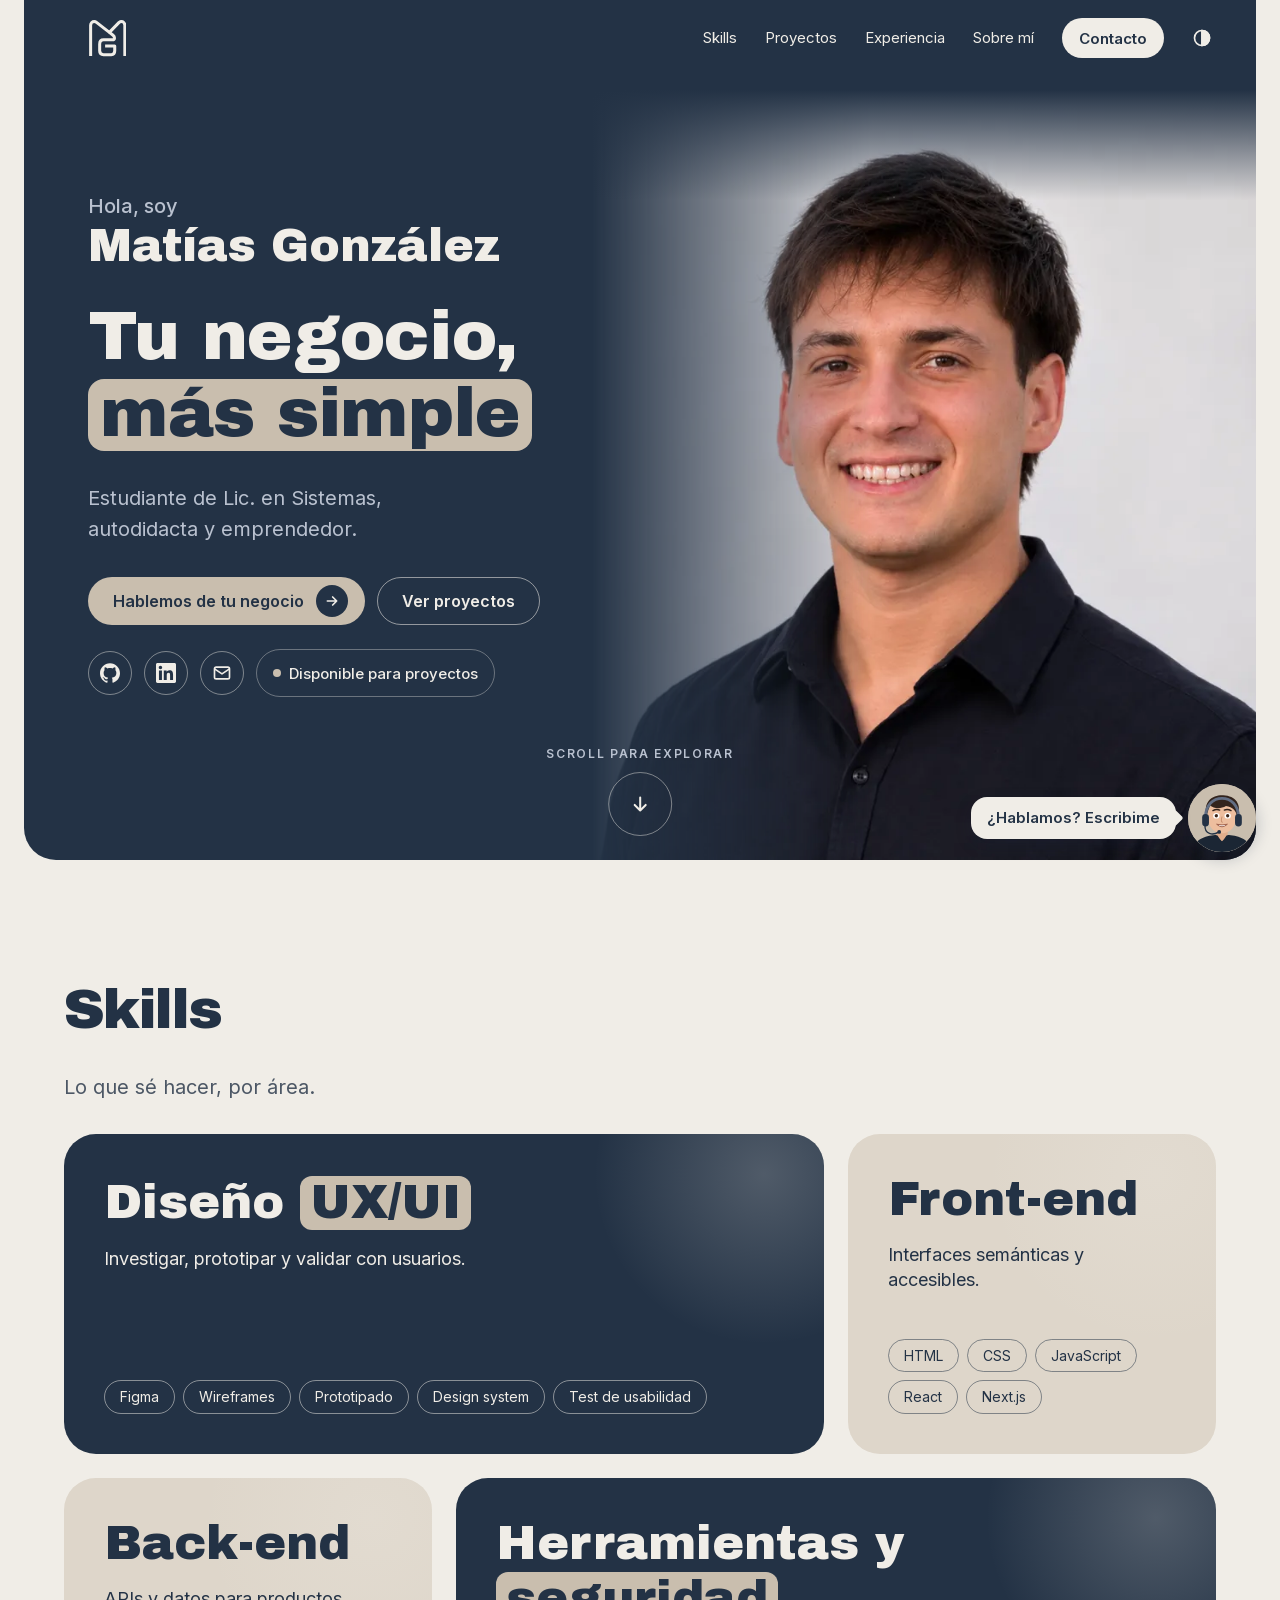
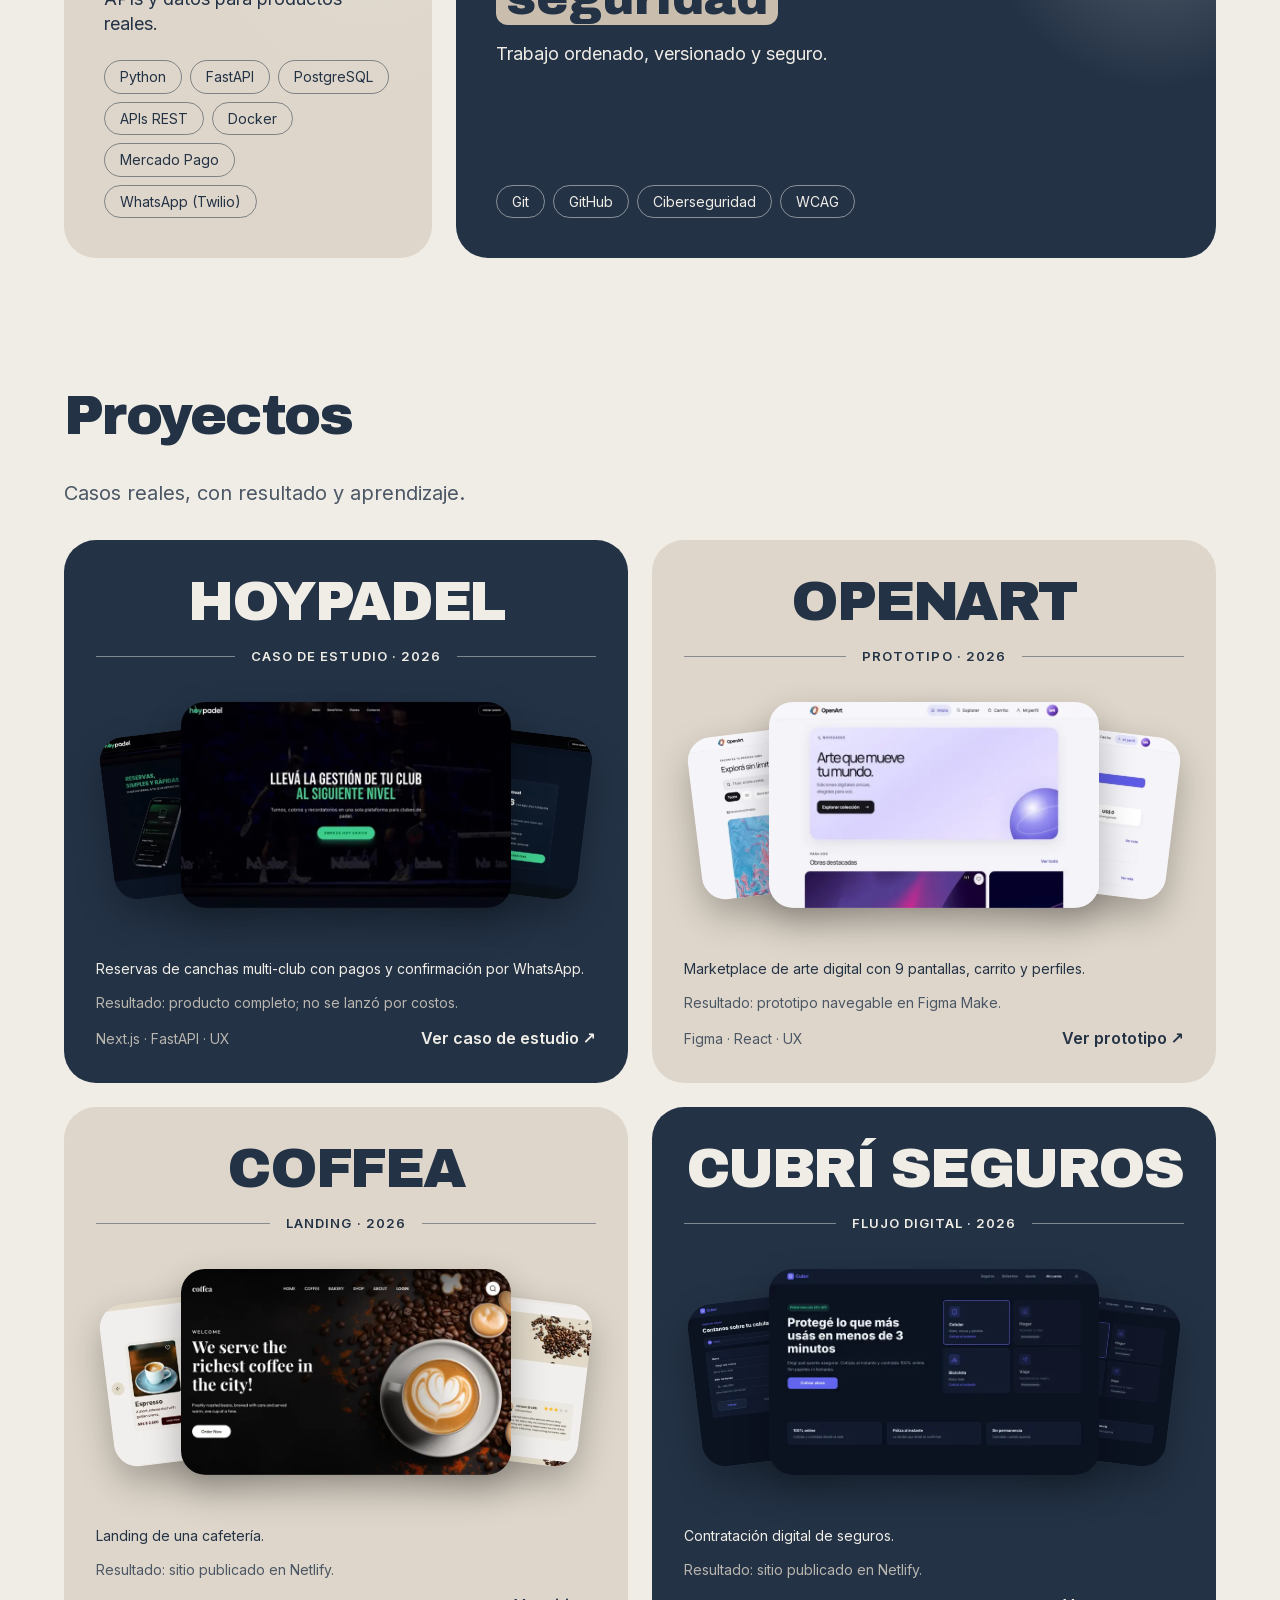
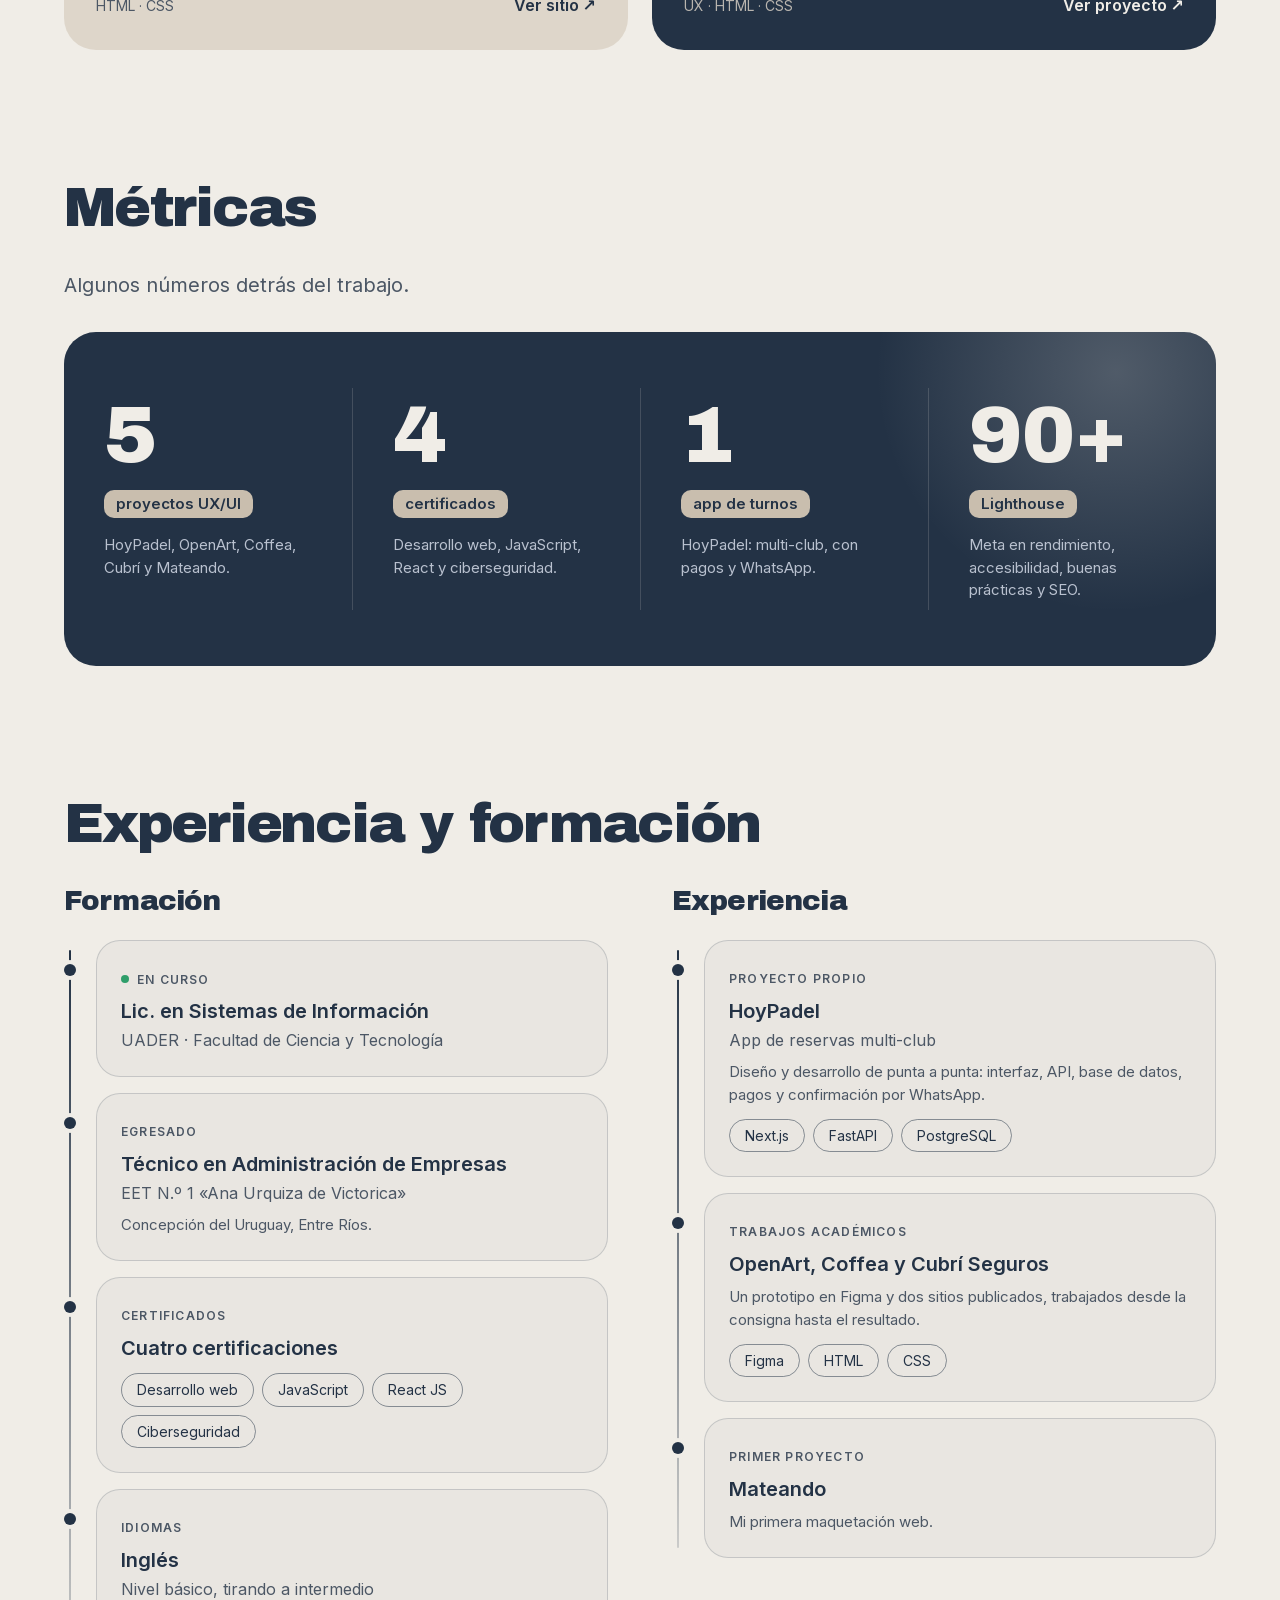
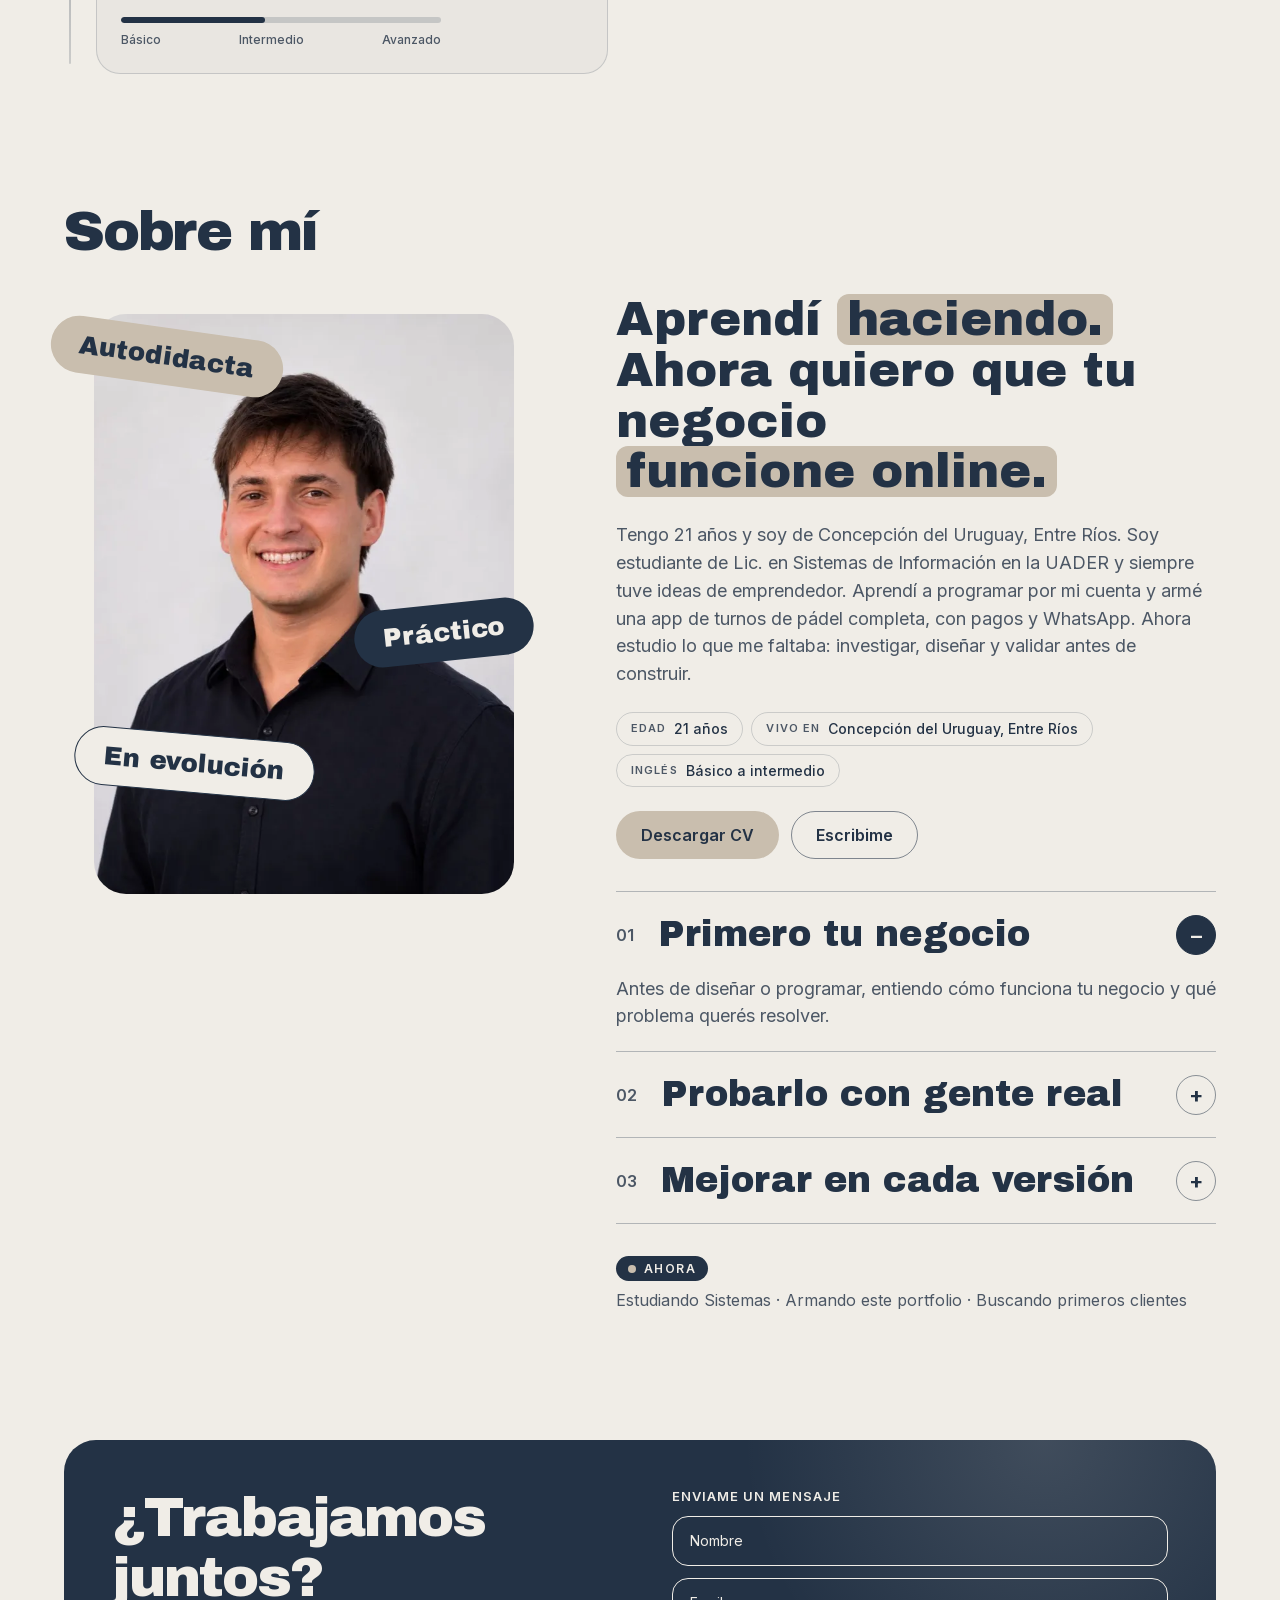
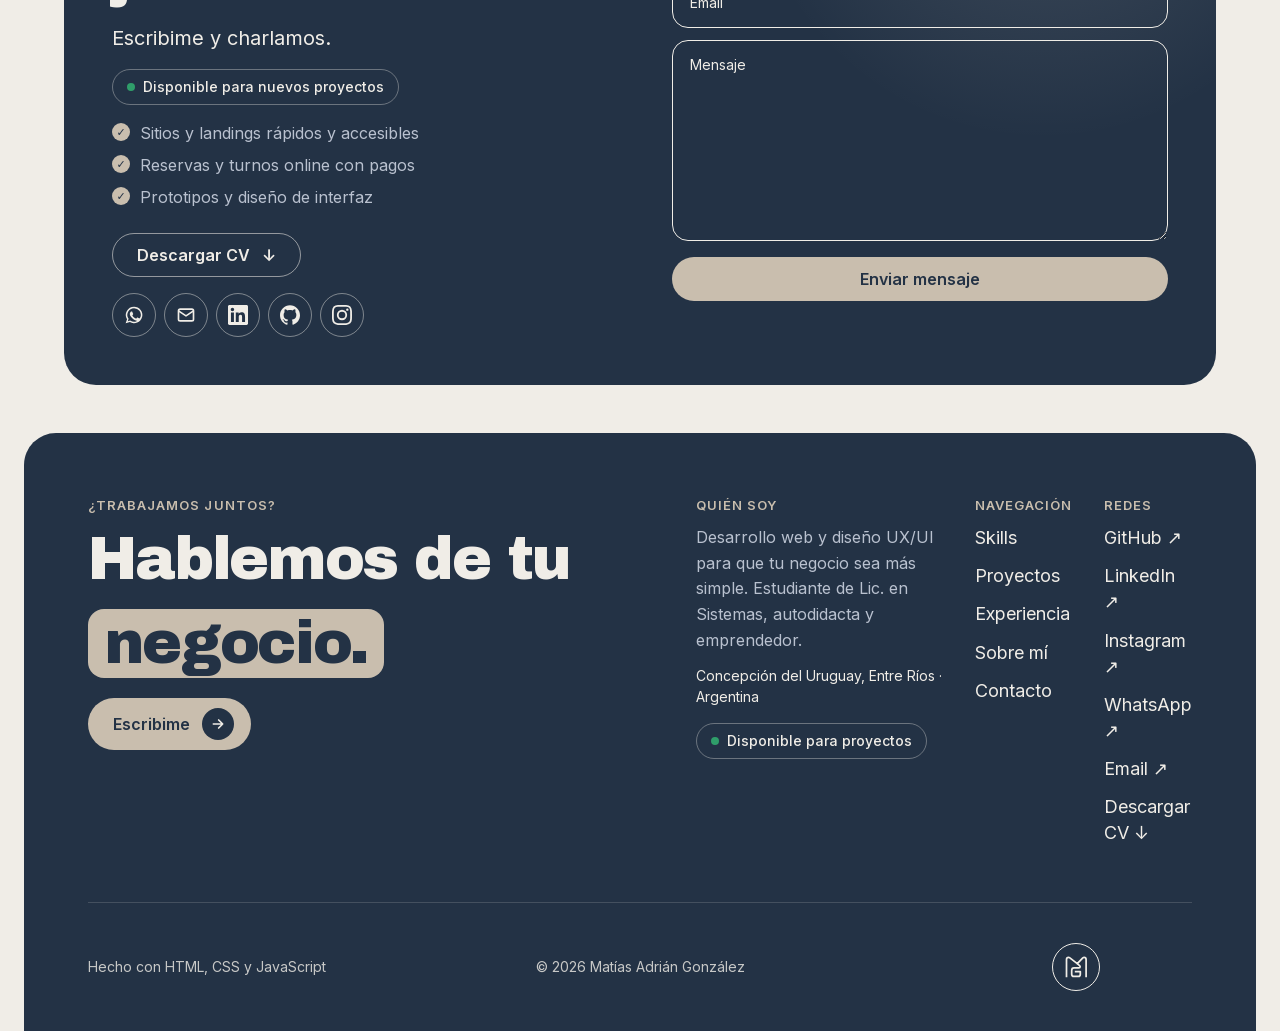
==== commit 27ef18ff: "feat: retrato de fondo gris en el hero" ====
--- a/index.html
+++ b/index.html
@@ -93,8 +93,8 @@
   <main id="contenido">
     <section class="hero" id="inicio" aria-labelledby="titulo-hero">
       <picture class="hero__media">
-        <source media="(max-width: 767px)" srcset="assets/img/hero-mobile-mate.webp" width="639" height="940">
-        <img src="assets/img/hero-desktop-mate.webp" width="1000" height="941" alt="Retrato de Matías González sonriendo, con un mate en la mano, frente al río al atardecer" fetchpriority="high">
+        <source media="(max-width: 767px)" srcset="assets/img/hero-mobile.webp" width="626" height="1200">
+        <img src="assets/img/hero-desktop.webp" width="889" height="900" alt="Retrato de Matías González sonriendo, con camisa oscura, frente a una pared clara" fetchpriority="high">
       </picture>
 
       <div class="hero__content">
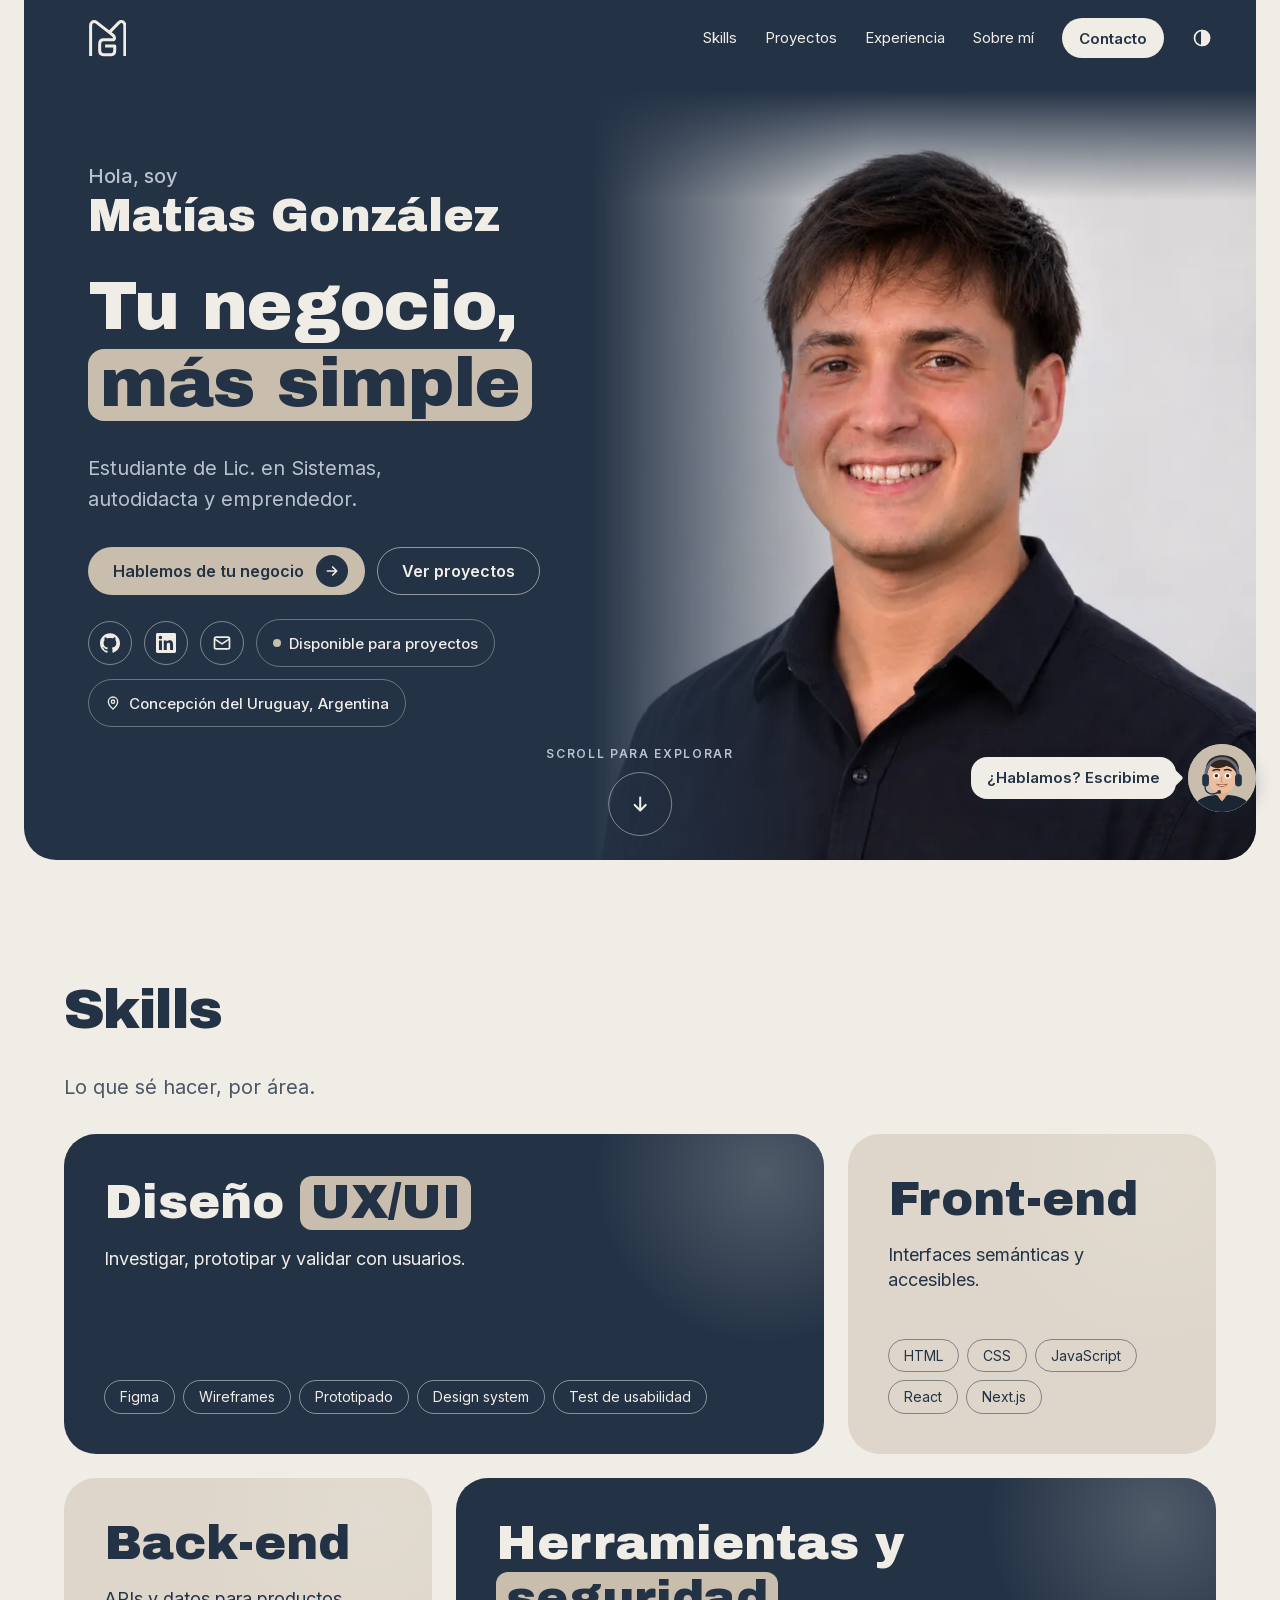
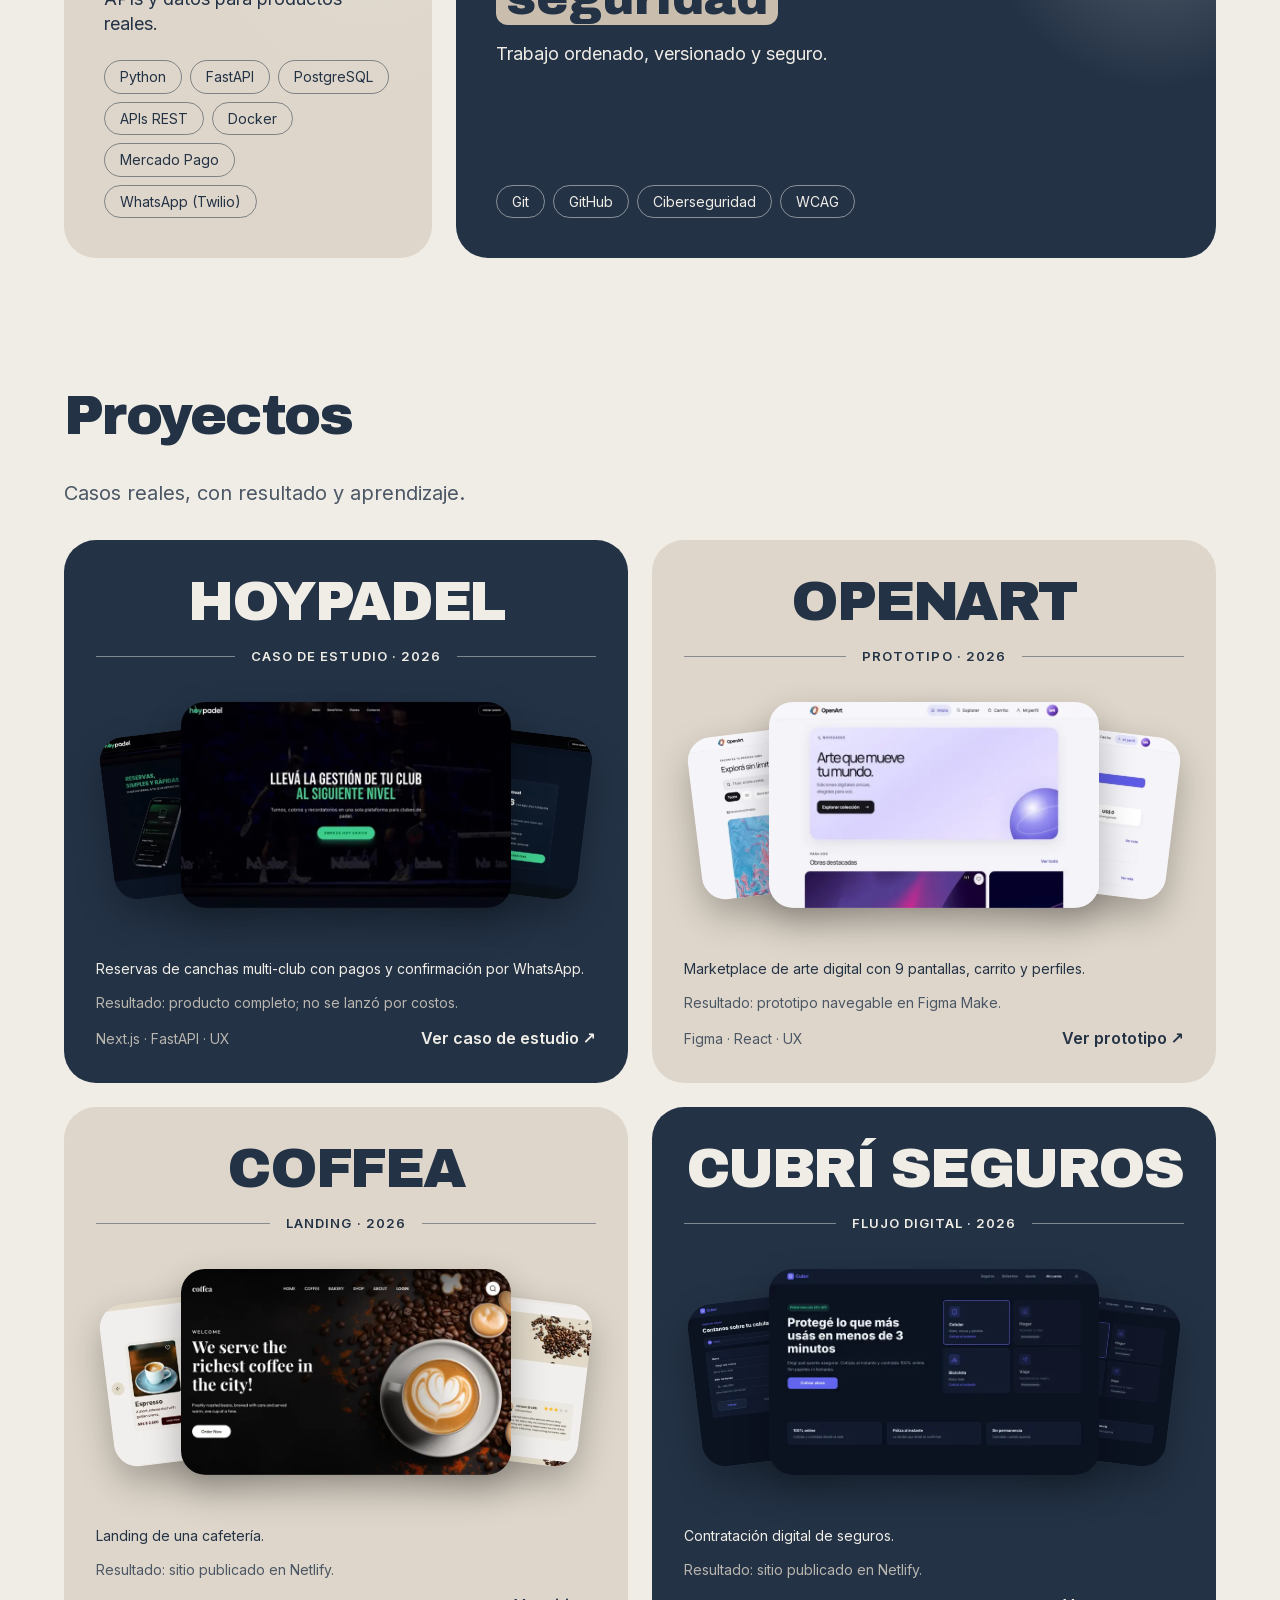
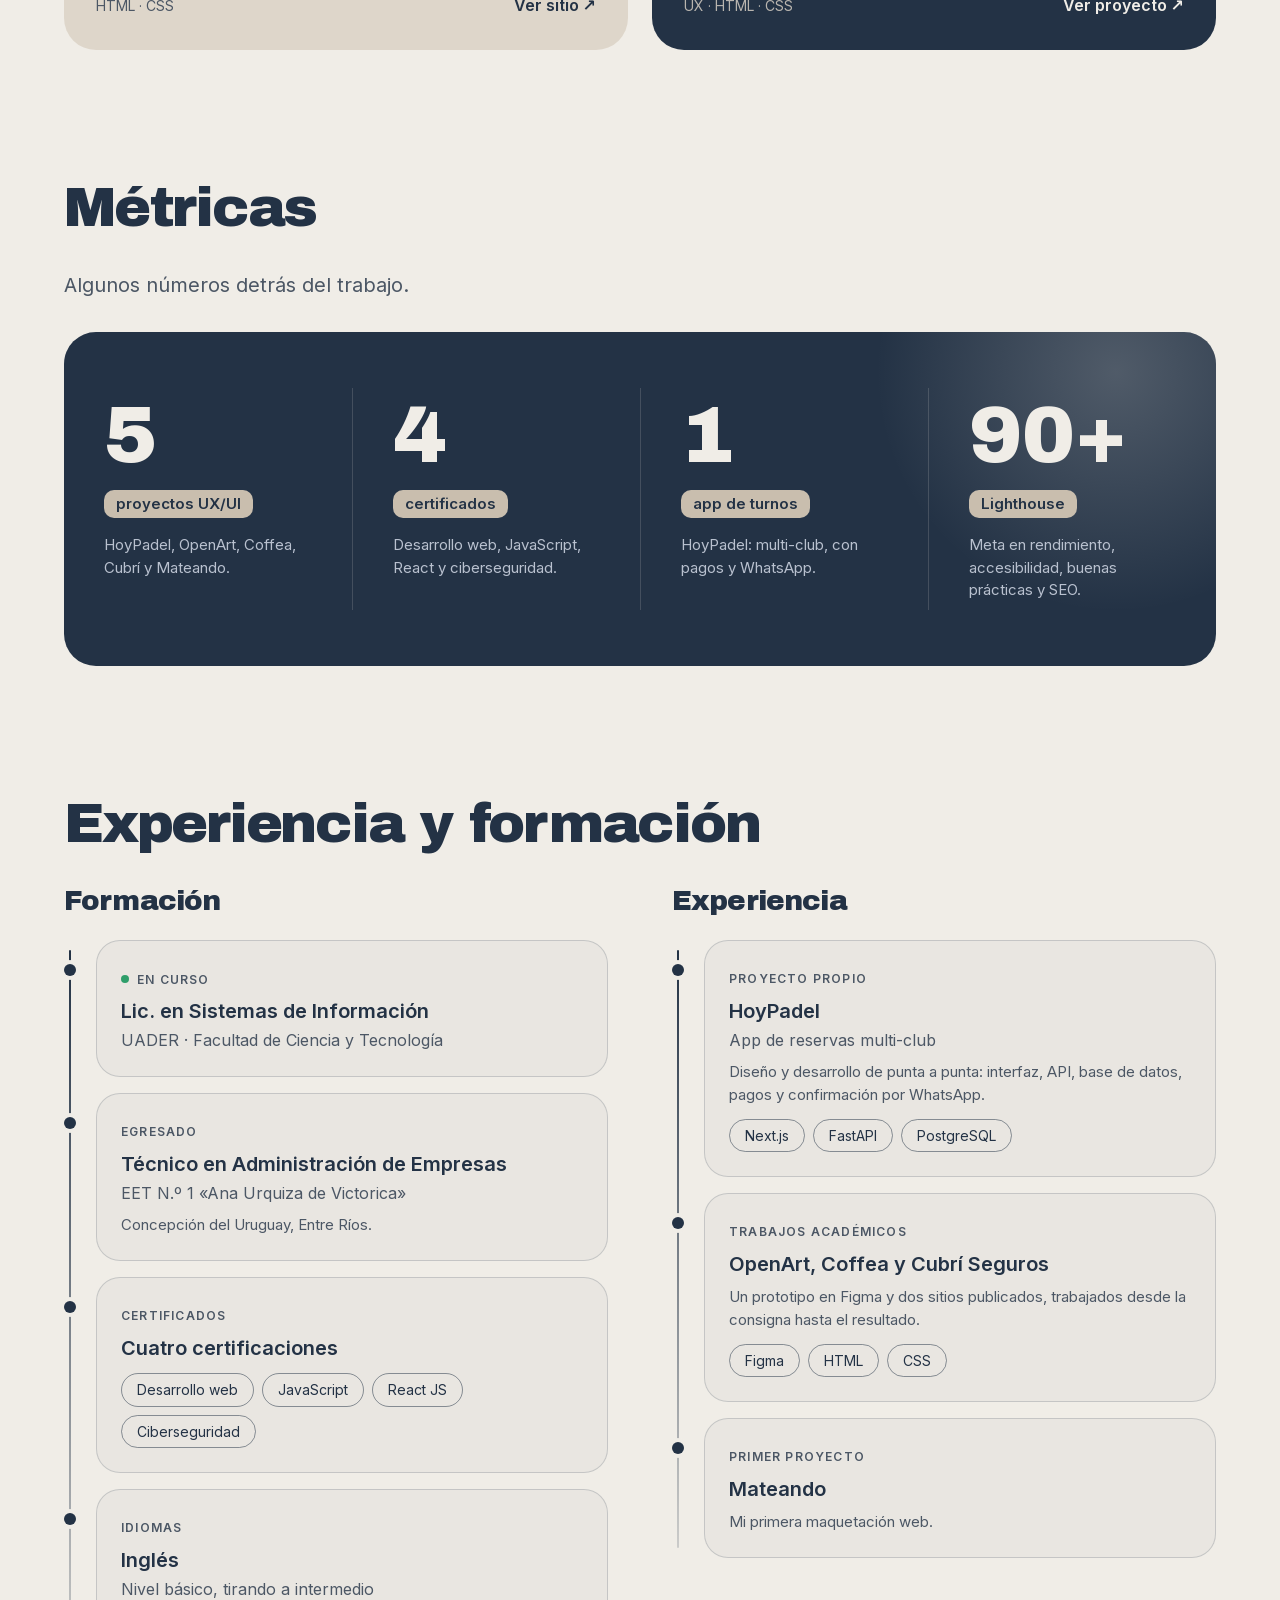
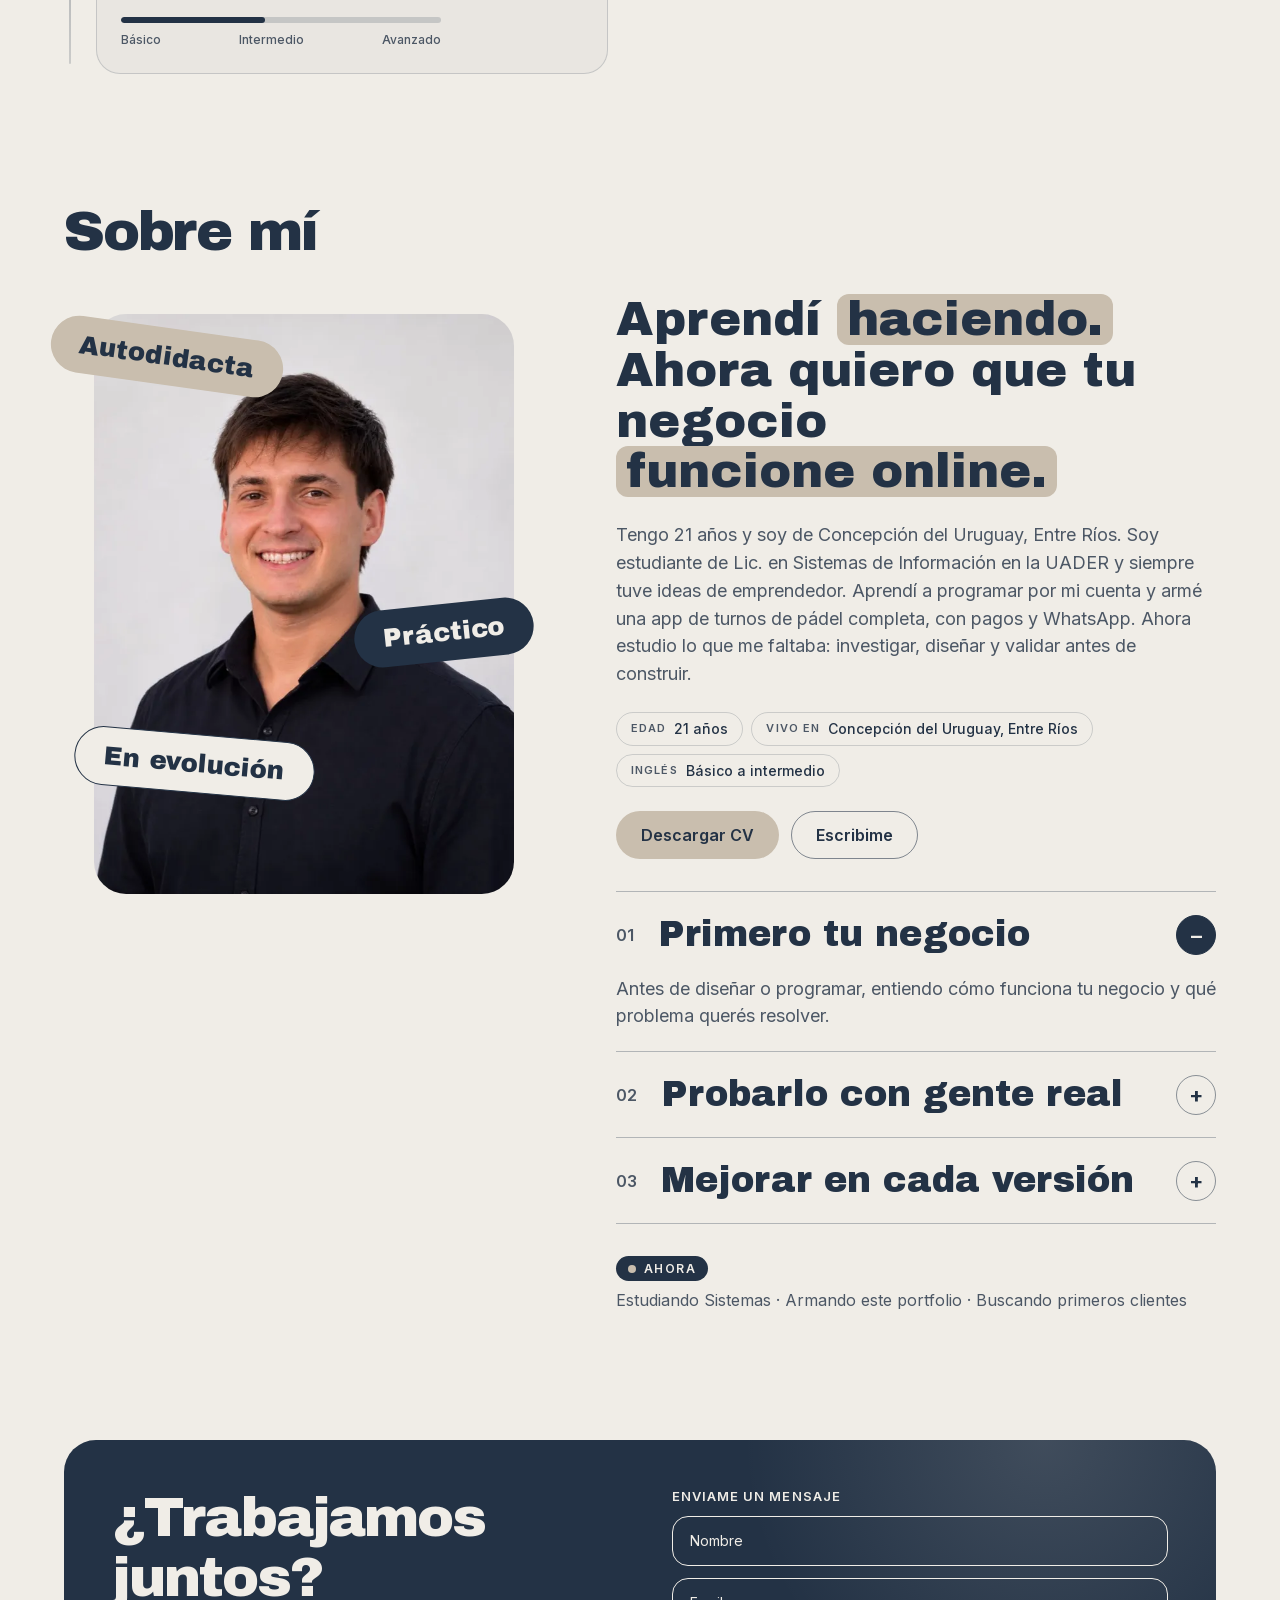
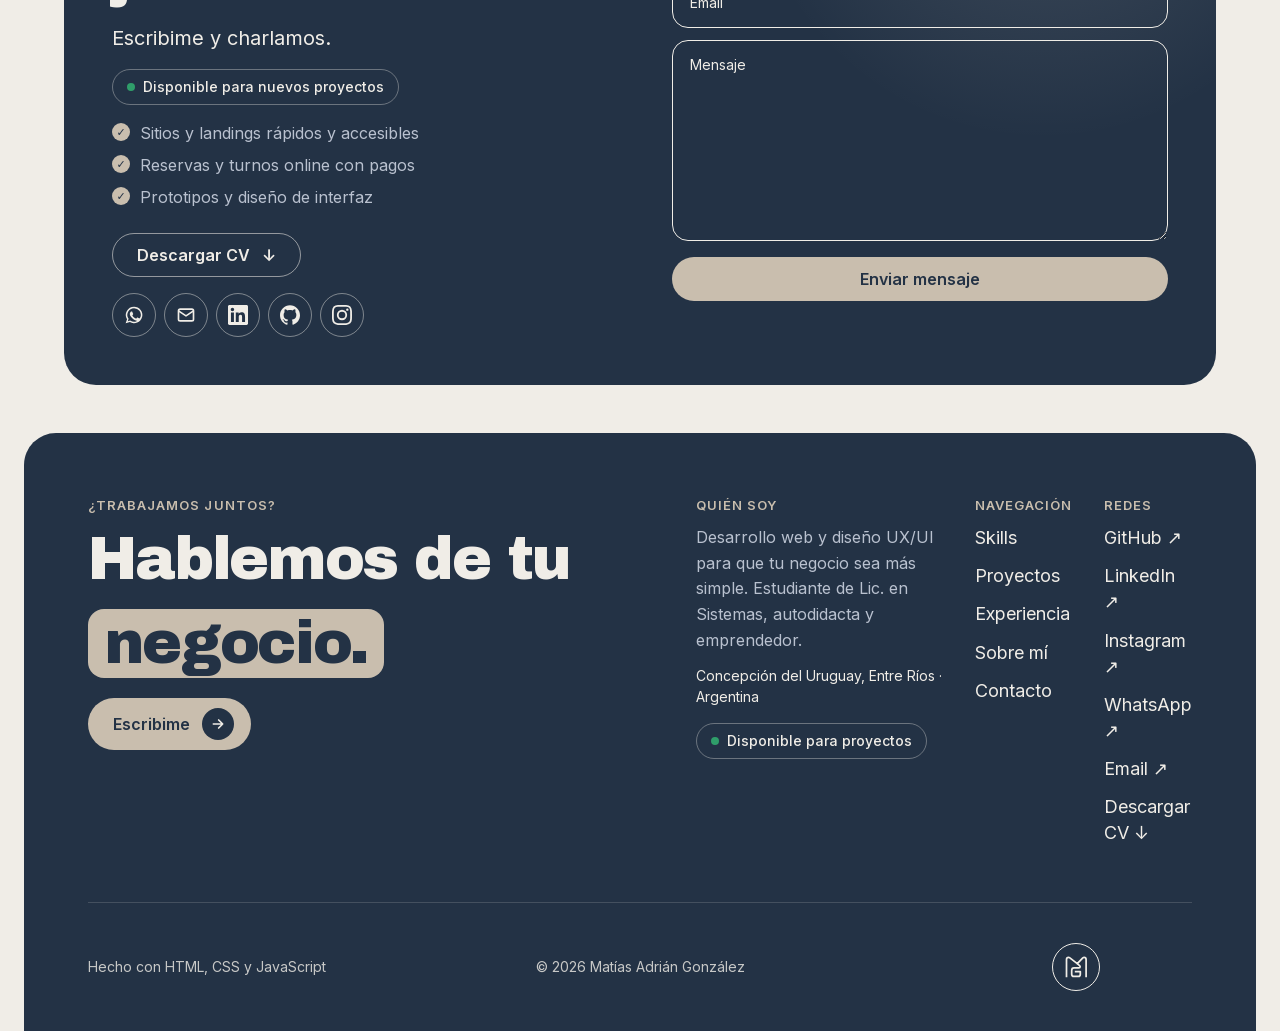
==== commit 44371125: "feat: ubicación en el hero y noreferrer en los enlaces" ====
--- a/index.html
+++ b/index.html
@@ -111,12 +111,13 @@
         </div>
 
         <div class="hero__social">
-          <a class="icon-btn" href="https://github.com/matiasadriangonzalez" target="_blank" rel="noopener" aria-label="GitHub (se abre en una pestaña nueva)"><svg width="20" height="20" viewBox="0 0 24 24" fill="currentColor" aria-hidden="true"><path d="M12 .297c-6.63 0-12 5.373-12 12 0 5.303 3.438 9.8 8.205 11.385.6.113.82-.258.82-.577 0-.285-.01-1.04-.015-2.04-3.338.724-4.042-1.61-4.042-1.61C4.422 18.07 3.633 17.7 3.633 17.7c-1.087-.744.084-.729.084-.729 1.205.084 1.838 1.236 1.838 1.236 1.07 1.835 2.809 1.305 3.495.998.108-.776.417-1.305.76-1.605-2.665-.3-5.466-1.332-5.466-5.93 0-1.31.465-2.38 1.235-3.22-.135-.303-.54-1.523.105-3.176 0 0 1.005-.322 3.3 1.23.96-.267 1.98-.399 3-.405 1.02.006 2.04.138 3 .405 2.28-1.552 3.285-1.23 3.285-1.23.645 1.653.24 2.873.12 3.176.765.84 1.23 1.91 1.23 3.22 0 4.61-2.805 5.625-5.475 5.92.42.36.81 1.096.81 2.22 0 1.606-.015 2.896-.015 3.286 0 .315.21.69.825.57C20.565 22.092 24 17.592 24 12.297c0-6.627-5.373-12-12-12"/></svg></a>
-          <a class="icon-btn" href="https://www.linkedin.com/in/mat%C3%ADas-gonz%C3%A1lez-69366821a/" target="_blank" rel="noopener" aria-label="LinkedIn (se abre en una pestaña nueva)"><svg width="20" height="20" viewBox="0 0 24 24" fill="currentColor" aria-hidden="true"><path d="M20.447 20.452h-3.554v-5.569c0-1.328-.027-3.037-1.852-3.037-1.853 0-2.136 1.445-2.136 2.939v5.667H9.351V9h3.414v1.561h.046c.477-.9 1.637-1.85 3.37-1.85 3.601 0 4.267 2.37 4.267 5.455v6.286zM5.337 7.433c-1.144 0-2.063-.926-2.063-2.065 0-1.138.92-2.063 2.063-2.063 1.14 0 2.064.925 2.064 2.063 0 1.139-.925 2.065-2.064 2.065zm1.782 13.019H3.555V9h3.564v11.452zM22.225 0H1.771C.792 0 0 .774 0 1.729v20.542C0 23.227.792 24 1.771 24h20.451C23.2 24 24 23.227 24 22.271V1.729C24 .774 23.2 0 22.222 0h.003z"/></svg></a>
+          <a class="icon-btn" href="https://github.com/matiasadriangonzalez" target="_blank" rel="noopener noreferrer" aria-label="GitHub (se abre en una pestaña nueva)"><svg width="20" height="20" viewBox="0 0 24 24" fill="currentColor" aria-hidden="true"><path d="M12 .297c-6.63 0-12 5.373-12 12 0 5.303 3.438 9.8 8.205 11.385.6.113.82-.258.82-.577 0-.285-.01-1.04-.015-2.04-3.338.724-4.042-1.61-4.042-1.61C4.422 18.07 3.633 17.7 3.633 17.7c-1.087-.744.084-.729.084-.729 1.205.084 1.838 1.236 1.838 1.236 1.07 1.835 2.809 1.305 3.495.998.108-.776.417-1.305.76-1.605-2.665-.3-5.466-1.332-5.466-5.93 0-1.31.465-2.38 1.235-3.22-.135-.303-.54-1.523.105-3.176 0 0 1.005-.322 3.3 1.23.96-.267 1.98-.399 3-.405 1.02.006 2.04.138 3 .405 2.28-1.552 3.285-1.23 3.285-1.23.645 1.653.24 2.873.12 3.176.765.84 1.23 1.91 1.23 3.22 0 4.61-2.805 5.625-5.475 5.92.42.36.81 1.096.81 2.22 0 1.606-.015 2.896-.015 3.286 0 .315.21.69.825.57C20.565 22.092 24 17.592 24 12.297c0-6.627-5.373-12-12-12"/></svg></a>
+          <a class="icon-btn" href="https://www.linkedin.com/in/mat%C3%ADas-gonz%C3%A1lez-69366821a/" target="_blank" rel="noopener noreferrer" aria-label="LinkedIn (se abre en una pestaña nueva)"><svg width="20" height="20" viewBox="0 0 24 24" fill="currentColor" aria-hidden="true"><path d="M20.447 20.452h-3.554v-5.569c0-1.328-.027-3.037-1.852-3.037-1.853 0-2.136 1.445-2.136 2.939v5.667H9.351V9h3.414v1.561h.046c.477-.9 1.637-1.85 3.37-1.85 3.601 0 4.267 2.37 4.267 5.455v6.286zM5.337 7.433c-1.144 0-2.063-.926-2.063-2.065 0-1.138.92-2.063 2.063-2.063 1.14 0 2.064.925 2.064 2.063 0 1.139-.925 2.065-2.064 2.065zm1.782 13.019H3.555V9h3.564v11.452zM22.225 0H1.771C.792 0 0 .774 0 1.729v20.542C0 23.227.792 24 1.771 24h20.451C23.2 24 24 23.227 24 22.271V1.729C24 .774 23.2 0 22.222 0h.003z"/></svg></a>
           <a class="icon-btn" href="mailto:matiasadriangonzalez23@gmail.com" aria-label="Escribime un email">
             <svg width="20" height="20" viewBox="0 0 24 24" fill="none" stroke="currentColor" stroke-width="2" stroke-linejoin="round" aria-hidden="true"><rect x="3" y="5" width="18" height="14" rx="2"/><path d="M3 7l9 6 9-6"/></svg>
           </a>
           <span class="pill"><span class="pill__dot" aria-hidden="true"></span>Disponible para proyectos</span>
+          <span class="pill"><svg width="16" height="16" viewBox="0 0 24 24" fill="none" stroke="currentColor" stroke-width="2" stroke-linecap="round" stroke-linejoin="round" aria-hidden="true"><path d="M12 21s-7-6.2-7-11a7 7 0 0 1 14 0c0 4.8-7 11-7 11z"/><circle cx="12" cy="10" r="2.5"/></svg>Concepción del Uruguay, Argentina</span>
         </div>
       </div>
 
@@ -199,7 +200,7 @@
             <p class="tile__result">Resultado: prototipo navegable en Figma Make.</p>
             <div class="tile__foot">
               <p class="tile__tags">Figma · React · UX</p>
-              <a class="tile__link" href="https://www.figma.com/make/YLGpsJolgT38wdEHEGE7cG/Demo?fullscreen=1" target="_blank" rel="noopener">Ver prototipo <span aria-hidden="true">↗</span><span class="visually-hidden"> (se abre en una pestaña nueva)</span></a>
+              <a class="tile__link" href="https://www.figma.com/make/YLGpsJolgT38wdEHEGE7cG/Demo?fullscreen=1" target="_blank" rel="noopener noreferrer">Ver prototipo <span aria-hidden="true">↗</span><span class="visually-hidden"> (se abre en una pestaña nueva)</span></a>
             </div>
           </article>
 
@@ -215,7 +216,7 @@
             <p class="tile__result">Resultado: sitio publicado en Netlify.</p>
             <div class="tile__foot">
               <p class="tile__tags">HTML · CSS</p>
-              <a class="tile__link" href="https://coffea-ar.netlify.app/" target="_blank" rel="noopener">Ver sitio <span aria-hidden="true">↗</span><span class="visually-hidden"> (se abre en una pestaña nueva)</span></a>
+              <a class="tile__link" href="https://coffea-ar.netlify.app/" target="_blank" rel="noopener noreferrer">Ver sitio <span aria-hidden="true">↗</span><span class="visually-hidden"> (se abre en una pestaña nueva)</span></a>
             </div>
           </article>
 
@@ -231,7 +232,7 @@
             <p class="tile__result">Resultado: sitio publicado en Netlify.</p>
             <div class="tile__foot">
               <p class="tile__tags">UX · HTML · CSS</p>
-              <a class="tile__link" href="https://cubri-seguros.netlify.app/" target="_blank" rel="noopener">Ver proyecto <span aria-hidden="true">↗</span><span class="visually-hidden"> (se abre en una pestaña nueva)</span></a>
+              <a class="tile__link" href="https://cubri-seguros.netlify.app/" target="_blank" rel="noopener noreferrer">Ver proyecto <span aria-hidden="true">↗</span><span class="visually-hidden"> (se abre en una pestaña nueva)</span></a>
             </div>
           </article>
         </div>
@@ -414,11 +415,11 @@
             <a class="btn btn--ghost" href="assets/Matias-Gonzalez-CV.pdf" download>Descargar CV <span aria-hidden="true">↓</span></a>
           </div>
           <ul class="contact__channels" aria-label="Otros canales de contacto">
-            <li><a class="icon-btn" href="https://wa.me/543442670050" target="_blank" rel="noopener" aria-label="WhatsApp (se abre en una pestaña nueva)"><svg width="20" height="20" viewBox="0 0 24 24" fill="currentColor" aria-hidden="true"><path d="M12.04 2a9.9 9.9 0 0 0-8.4 15.1L2 22l5.05-1.6A9.9 9.9 0 1 0 12.04 2zm0 1.8a8.1 8.1 0 1 1-4.2 15l-.3-.2-3 .95.98-2.92-.2-.3a8.1 8.1 0 0 1 6.72-12.53zm-3.3 4.1c-.2 0-.5.07-.77.37-.26.3-1 1-1 2.45s1.07 2.85 1.22 3.05c.15.2 2.1 3.2 5.1 4.5 2.5 1.05 3 .85 3.55.8.55-.05 1.75-.72 2-1.4.25-.7.25-1.3.18-1.42-.08-.12-.28-.2-.58-.35-.3-.15-1.75-.87-2.02-.97-.27-.1-.47-.15-.67.15-.2.3-.77.97-.94 1.17-.17.2-.35.22-.65.07-.3-.15-1.27-.47-2.42-1.5-.9-.8-1.5-1.8-1.67-2.1-.17-.3-.02-.47.13-.62.14-.13.3-.35.45-.52.15-.18.2-.3.3-.5.1-.2.05-.37-.03-.52-.07-.15-.65-1.62-.9-2.2-.23-.57-.47-.5-.67-.5z"/></svg></a></li>
+            <li><a class="icon-btn" href="https://wa.me/543442670050" target="_blank" rel="noopener noreferrer" aria-label="WhatsApp (se abre en una pestaña nueva)"><svg width="20" height="20" viewBox="0 0 24 24" fill="currentColor" aria-hidden="true"><path d="M12.04 2a9.9 9.9 0 0 0-8.4 15.1L2 22l5.05-1.6A9.9 9.9 0 1 0 12.04 2zm0 1.8a8.1 8.1 0 1 1-4.2 15l-.3-.2-3 .95.98-2.92-.2-.3a8.1 8.1 0 0 1 6.72-12.53zm-3.3 4.1c-.2 0-.5.07-.77.37-.26.3-1 1-1 2.45s1.07 2.85 1.22 3.05c.15.2 2.1 3.2 5.1 4.5 2.5 1.05 3 .85 3.55.8.55-.05 1.75-.72 2-1.4.25-.7.25-1.3.18-1.42-.08-.12-.28-.2-.58-.35-.3-.15-1.75-.87-2.02-.97-.27-.1-.47-.15-.67.15-.2.3-.77.97-.94 1.17-.17.2-.35.22-.65.07-.3-.15-1.27-.47-2.42-1.5-.9-.8-1.5-1.8-1.67-2.1-.17-.3-.02-.47.13-.62.14-.13.3-.35.45-.52.15-.18.2-.3.3-.5.1-.2.05-.37-.03-.52-.07-.15-.65-1.62-.9-2.2-.23-.57-.47-.5-.67-.5z"/></svg></a></li>
             <li><a class="icon-btn" href="mailto:matiasadriangonzalez23@gmail.com" aria-label="Escribime un email"><svg width="20" height="20" viewBox="0 0 24 24" fill="none" stroke="currentColor" stroke-width="2" stroke-linejoin="round" aria-hidden="true"><rect x="3" y="5" width="18" height="14" rx="2"/><path d="M3 7l9 6 9-6"/></svg></a></li>
-            <li><a class="icon-btn" href="https://www.linkedin.com/in/mat%C3%ADas-gonz%C3%A1lez-69366821a/" target="_blank" rel="noopener" aria-label="LinkedIn (se abre en una pestaña nueva)"><svg width="20" height="20" viewBox="0 0 24 24" fill="currentColor" aria-hidden="true"><path d="M20.447 20.452h-3.554v-5.569c0-1.328-.027-3.037-1.852-3.037-1.853 0-2.136 1.445-2.136 2.939v5.667H9.351V9h3.414v1.561h.046c.477-.9 1.637-1.85 3.37-1.85 3.601 0 4.267 2.37 4.267 5.455v6.286zM5.337 7.433c-1.144 0-2.063-.926-2.063-2.065 0-1.138.92-2.063 2.063-2.063 1.14 0 2.064.925 2.064 2.063 0 1.139-.925 2.065-2.064 2.065zm1.782 13.019H3.555V9h3.564v11.452zM22.225 0H1.771C.792 0 0 .774 0 1.729v20.542C0 23.227.792 24 1.771 24h20.451C23.2 24 24 23.227 24 22.271V1.729C24 .774 23.2 0 22.222 0h.003z"/></svg></a></li>
-            <li><a class="icon-btn" href="https://github.com/matiasadriangonzalez" target="_blank" rel="noopener" aria-label="GitHub (se abre en una pestaña nueva)"><svg width="20" height="20" viewBox="0 0 24 24" fill="currentColor" aria-hidden="true"><path d="M12 .297c-6.63 0-12 5.373-12 12 0 5.303 3.438 9.8 8.205 11.385.6.113.82-.258.82-.577 0-.285-.01-1.04-.015-2.04-3.338.724-4.042-1.61-4.042-1.61C4.422 18.07 3.633 17.7 3.633 17.7c-1.087-.744.084-.729.084-.729 1.205.084 1.838 1.236 1.838 1.236 1.07 1.835 2.809 1.305 3.495.998.108-.776.417-1.305.76-1.605-2.665-.3-5.466-1.332-5.466-5.93 0-1.31.465-2.38 1.235-3.22-.135-.303-.54-1.523.105-3.176 0 0 1.005-.322 3.3 1.23.96-.267 1.98-.399 3-.405 1.02.006 2.04.138 3 .405 2.28-1.552 3.285-1.23 3.285-1.23.645 1.653.24 2.873.12 3.176.765.84 1.23 1.91 1.23 3.22 0 4.61-2.805 5.625-5.475 5.92.42.36.81 1.096.81 2.22 0 1.606-.015 2.896-.015 3.286 0 .315.21.69.825.57C20.565 22.092 24 17.592 24 12.297c0-6.627-5.373-12-12-12"/></svg></a></li>
-            <li><a class="icon-btn" href="https://www.instagram.com/matigonzalez1_/" target="_blank" rel="noopener" aria-label="Instagram (se abre en una pestaña nueva)"><svg width="20" height="20" viewBox="0 0 24 24" fill="currentColor" aria-hidden="true"><path d="M12 2.163c3.204 0 3.584.012 4.85.07 3.252.148 4.771 1.691 4.919 4.919.058 1.265.069 1.645.069 4.849 0 3.205-.012 3.584-.069 4.849-.149 3.225-1.664 4.771-4.919 4.919-1.266.058-1.644.07-4.85.07-3.204 0-3.584-.012-4.849-.07-3.26-.149-4.771-1.699-4.919-4.92-.058-1.265-.07-1.644-.07-4.849 0-3.204.013-3.583.07-4.849.149-3.227 1.664-4.771 4.919-4.919 1.266-.057 1.645-.069 4.849-.069zM12 0C8.741 0 8.333.014 7.053.072 2.695.272.273 2.69.073 7.052.014 8.333 0 8.741 0 12c0 3.259.014 3.668.072 4.948.2 4.358 2.618 6.78 6.98 6.98C8.333 23.986 8.741 24 12 24c3.259 0 3.668-.014 4.948-.072 4.354-.2 6.782-2.618 6.979-6.98.059-1.28.073-1.689.073-4.948 0-3.259-.014-3.667-.072-4.947-.196-4.354-2.617-6.78-6.979-6.98C15.668.014 15.259 0 12 0zm0 5.838a6.162 6.162 0 100 12.324 6.162 6.162 0 000-12.324zM12 16a4 4 0 110-8 4 4 0 010 8zm6.406-11.845a1.44 1.44 0 100 2.881 1.44 1.44 0 000-2.881z"/></svg></a></li>
+            <li><a class="icon-btn" href="https://www.linkedin.com/in/mat%C3%ADas-gonz%C3%A1lez-69366821a/" target="_blank" rel="noopener noreferrer" aria-label="LinkedIn (se abre en una pestaña nueva)"><svg width="20" height="20" viewBox="0 0 24 24" fill="currentColor" aria-hidden="true"><path d="M20.447 20.452h-3.554v-5.569c0-1.328-.027-3.037-1.852-3.037-1.853 0-2.136 1.445-2.136 2.939v5.667H9.351V9h3.414v1.561h.046c.477-.9 1.637-1.85 3.37-1.85 3.601 0 4.267 2.37 4.267 5.455v6.286zM5.337 7.433c-1.144 0-2.063-.926-2.063-2.065 0-1.138.92-2.063 2.063-2.063 1.14 0 2.064.925 2.064 2.063 0 1.139-.925 2.065-2.064 2.065zm1.782 13.019H3.555V9h3.564v11.452zM22.225 0H1.771C.792 0 0 .774 0 1.729v20.542C0 23.227.792 24 1.771 24h20.451C23.2 24 24 23.227 24 22.271V1.729C24 .774 23.2 0 22.222 0h.003z"/></svg></a></li>
+            <li><a class="icon-btn" href="https://github.com/matiasadriangonzalez" target="_blank" rel="noopener noreferrer" aria-label="GitHub (se abre en una pestaña nueva)"><svg width="20" height="20" viewBox="0 0 24 24" fill="currentColor" aria-hidden="true"><path d="M12 .297c-6.63 0-12 5.373-12 12 0 5.303 3.438 9.8 8.205 11.385.6.113.82-.258.82-.577 0-.285-.01-1.04-.015-2.04-3.338.724-4.042-1.61-4.042-1.61C4.422 18.07 3.633 17.7 3.633 17.7c-1.087-.744.084-.729.084-.729 1.205.084 1.838 1.236 1.838 1.236 1.07 1.835 2.809 1.305 3.495.998.108-.776.417-1.305.76-1.605-2.665-.3-5.466-1.332-5.466-5.93 0-1.31.465-2.38 1.235-3.22-.135-.303-.54-1.523.105-3.176 0 0 1.005-.322 3.3 1.23.96-.267 1.98-.399 3-.405 1.02.006 2.04.138 3 .405 2.28-1.552 3.285-1.23 3.285-1.23.645 1.653.24 2.873.12 3.176.765.84 1.23 1.91 1.23 3.22 0 4.61-2.805 5.625-5.475 5.92.42.36.81 1.096.81 2.22 0 1.606-.015 2.896-.015 3.286 0 .315.21.69.825.57C20.565 22.092 24 17.592 24 12.297c0-6.627-5.373-12-12-12"/></svg></a></li>
+            <li><a class="icon-btn" href="https://www.instagram.com/matigonzalez1_/" target="_blank" rel="noopener noreferrer" aria-label="Instagram (se abre en una pestaña nueva)"><svg width="20" height="20" viewBox="0 0 24 24" fill="currentColor" aria-hidden="true"><path d="M12 2.163c3.204 0 3.584.012 4.85.07 3.252.148 4.771 1.691 4.919 4.919.058 1.265.069 1.645.069 4.849 0 3.205-.012 3.584-.069 4.849-.149 3.225-1.664 4.771-4.919 4.919-1.266.058-1.644.07-4.85.07-3.204 0-3.584-.012-4.849-.07-3.26-.149-4.771-1.699-4.919-4.92-.058-1.265-.07-1.644-.07-4.849 0-3.204.013-3.583.07-4.849.149-3.227 1.664-4.771 4.919-4.919 1.266-.057 1.645-.069 4.849-.069zM12 0C8.741 0 8.333.014 7.053.072 2.695.272.273 2.69.073 7.052.014 8.333 0 8.741 0 12c0 3.259.014 3.668.072 4.948.2 4.358 2.618 6.78 6.98 6.98C8.333 23.986 8.741 24 12 24c3.259 0 3.668-.014 4.948-.072 4.354-.2 6.782-2.618 6.979-6.98.059-1.28.073-1.689.073-4.948 0-3.259-.014-3.667-.072-4.947-.196-4.354-2.617-6.78-6.979-6.98C15.668.014 15.259 0 12 0zm0 5.838a6.162 6.162 0 100 12.324 6.162 6.162 0 000-12.324zM12 16a4 4 0 110-8 4 4 0 010 8zm6.406-11.845a1.44 1.44 0 100 2.881 1.44 1.44 0 000-2.881z"/></svg></a></li>
           </ul>
         </div>
 
@@ -483,10 +484,10 @@
             <div>
               <p class="footer__colt">Redes</p>
               <ul>
-                <li><a href="https://github.com/matiasadriangonzalez" target="_blank" rel="noopener">GitHub <span aria-hidden="true">↗</span><span class="visually-hidden"> (se abre en una pestaña nueva)</span></a></li>
-                <li><a href="https://www.linkedin.com/in/mat%C3%ADas-gonz%C3%A1lez-69366821a/" target="_blank" rel="noopener">LinkedIn <span aria-hidden="true">↗</span><span class="visually-hidden"> (se abre en una pestaña nueva)</span></a></li>
-                <li><a href="https://www.instagram.com/matigonzalez1_/" target="_blank" rel="noopener">Instagram <span aria-hidden="true">↗</span><span class="visually-hidden"> (se abre en una pestaña nueva)</span></a></li>
-                <li><a href="https://wa.me/543442670050" target="_blank" rel="noopener">WhatsApp <span aria-hidden="true">↗</span><span class="visually-hidden"> (se abre en una pestaña nueva)</span></a></li>
+                <li><a href="https://github.com/matiasadriangonzalez" target="_blank" rel="noopener noreferrer">GitHub <span aria-hidden="true">↗</span><span class="visually-hidden"> (se abre en una pestaña nueva)</span></a></li>
+                <li><a href="https://www.linkedin.com/in/mat%C3%ADas-gonz%C3%A1lez-69366821a/" target="_blank" rel="noopener noreferrer">LinkedIn <span aria-hidden="true">↗</span><span class="visually-hidden"> (se abre en una pestaña nueva)</span></a></li>
+                <li><a href="https://www.instagram.com/matigonzalez1_/" target="_blank" rel="noopener noreferrer">Instagram <span aria-hidden="true">↗</span><span class="visually-hidden"> (se abre en una pestaña nueva)</span></a></li>
+                <li><a href="https://wa.me/543442670050" target="_blank" rel="noopener noreferrer">WhatsApp <span aria-hidden="true">↗</span><span class="visually-hidden"> (se abre en una pestaña nueva)</span></a></li>
                 <li><a href="mailto:matiasadriangonzalez23@gmail.com">Email <span aria-hidden="true">↗</span></a></li>
                 <li><a href="assets/Matias-Gonzalez-CV.pdf" download>Descargar CV <span aria-hidden="true">↓</span></a></li>
               </ul>
@@ -504,7 +505,7 @@
     </div>
   </footer>
 
-  <a class="fab is-visible" href="https://wa.me/543442670050" target="_blank" rel="noopener" aria-label="Escribime por WhatsApp (se abre en una pestaña nueva)" data-fab>
+  <a class="fab is-visible" href="https://wa.me/543442670050" target="_blank" rel="noopener noreferrer" aria-label="Escribime por WhatsApp (se abre en una pestaña nueva)" data-fab>
     <svg class="avatar" viewBox="0 0 120 120" aria-hidden="true" focusable="false">
       <rect class="avatar__bg" width="120" height="120"/>
       <path d="M6 126C8 98 28 92 48 90H72C92 92 112 98 114 126Z" fill="#1B2634"/>
--- a/css/components.css
+++ b/css/components.css
@@ -135,7 +135,7 @@
 .fab {
   position: fixed;
   right: var(--s-5);
-  bottom: var(--s-7);
+  bottom: 88px; /* deja libre el cartel que Netlify agrega abajo a la derecha en el plan gratuito */
   z-index: 40;
   display: grid;
   place-items: center;
@@ -168,7 +168,7 @@
 .fab-bubble {
   position: fixed;
   right: calc(var(--s-5) + 68px + var(--s-3));
-  bottom: calc(var(--s-7) + 34px);
+  bottom: calc(88px + 34px);
   z-index: 40;
   padding: var(--s-3) var(--s-4);
   border-radius: var(--r-2);
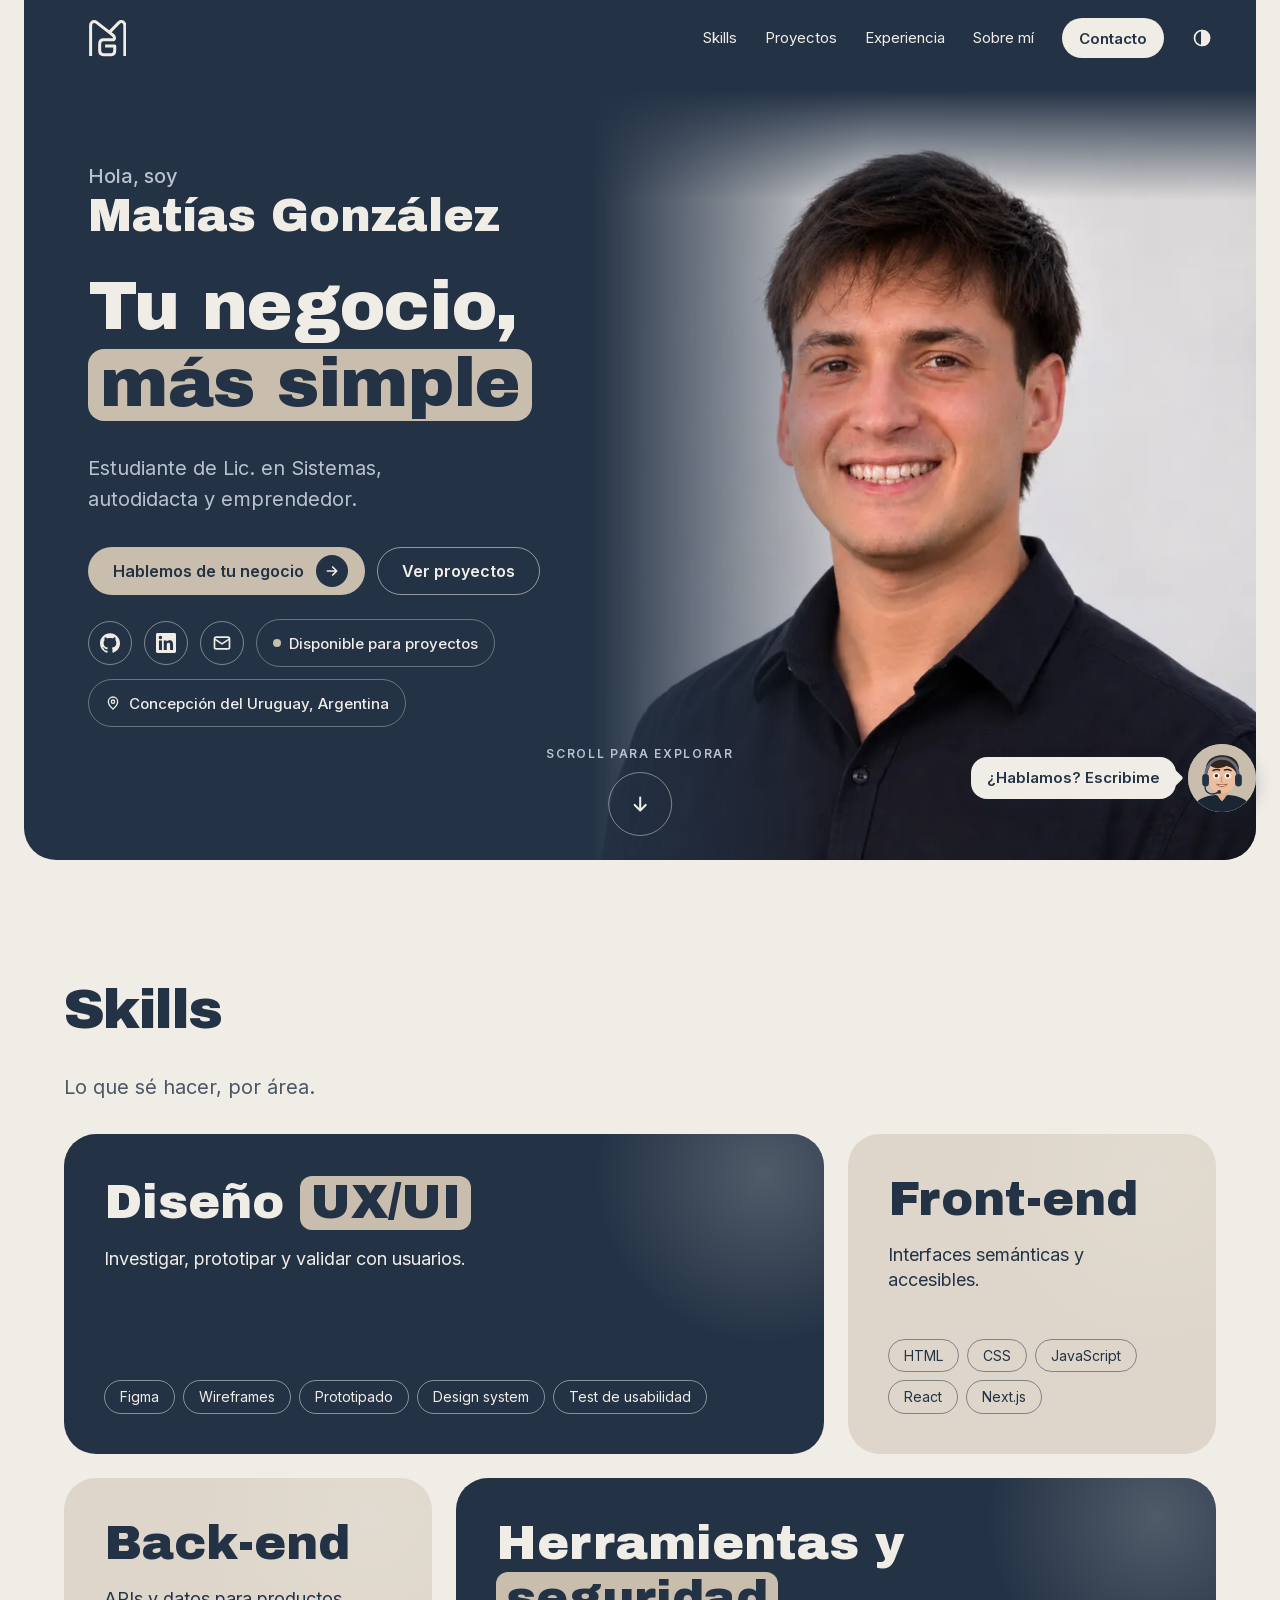
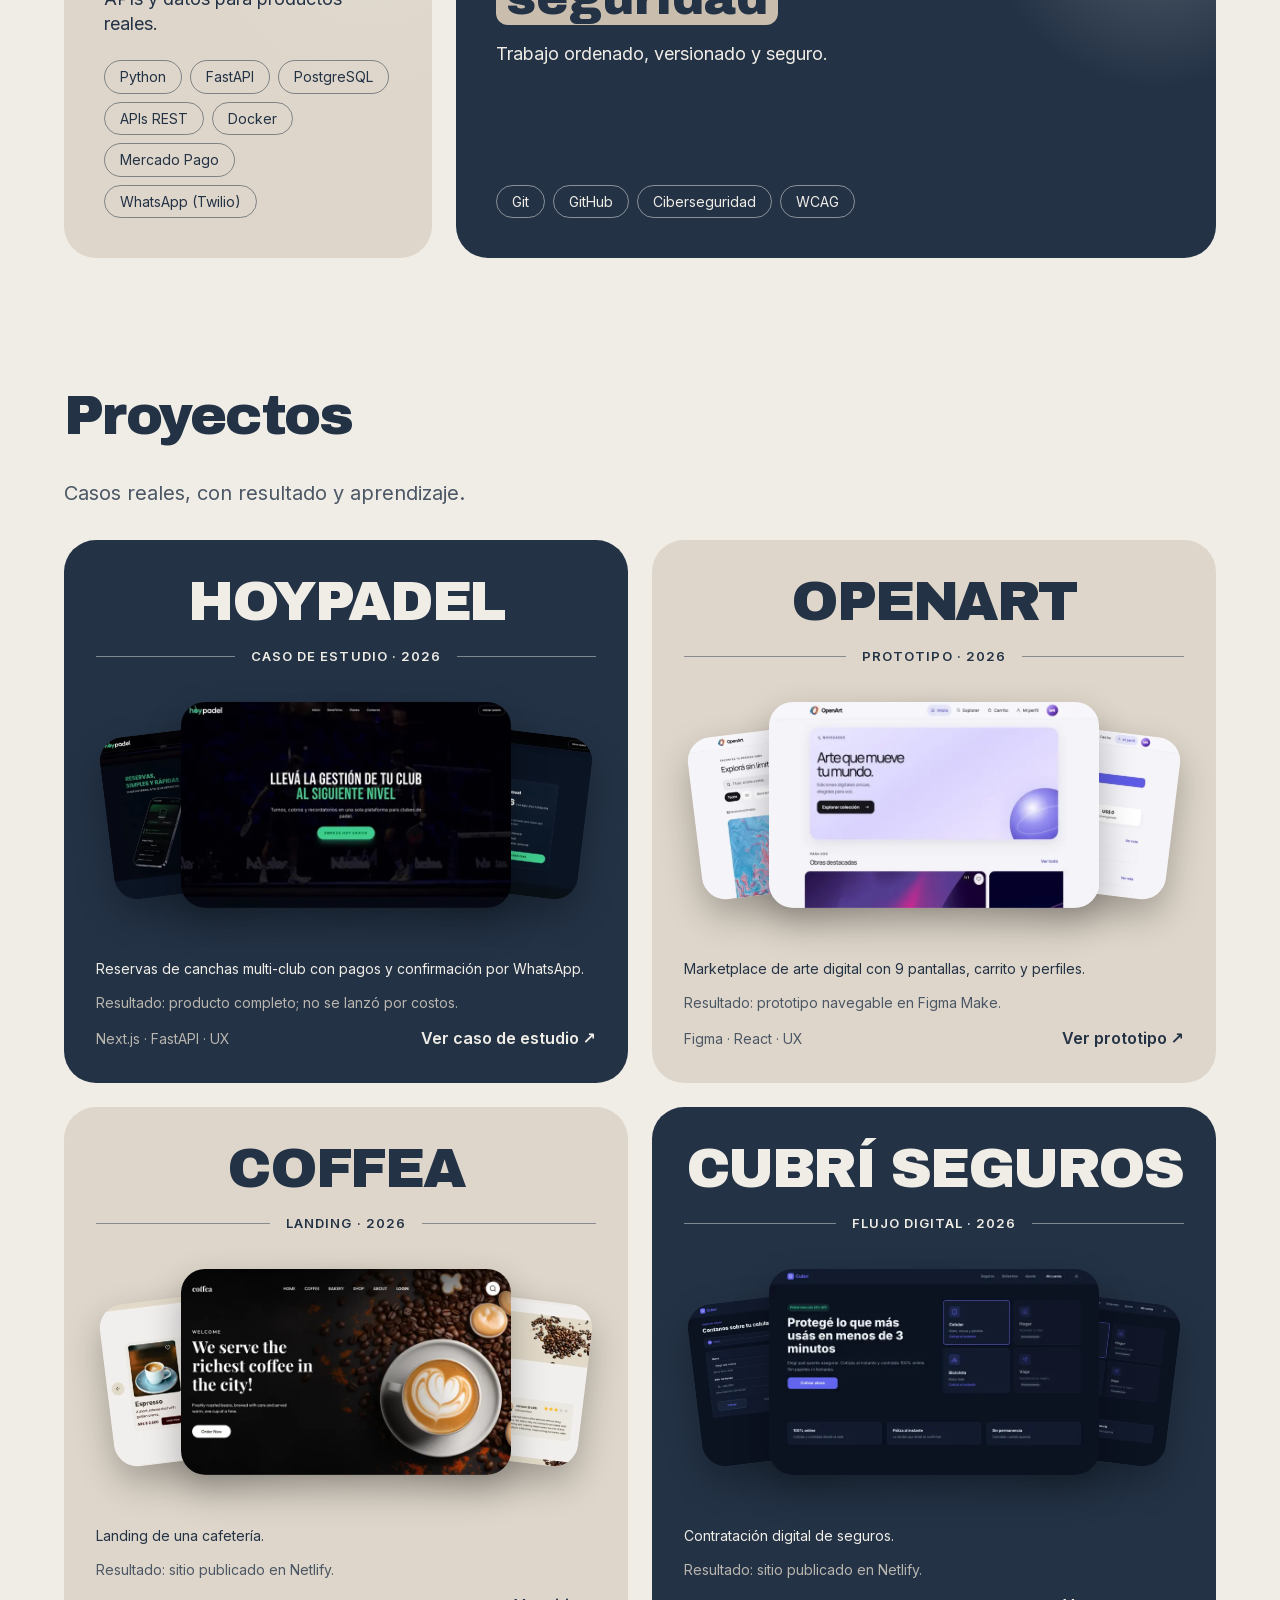
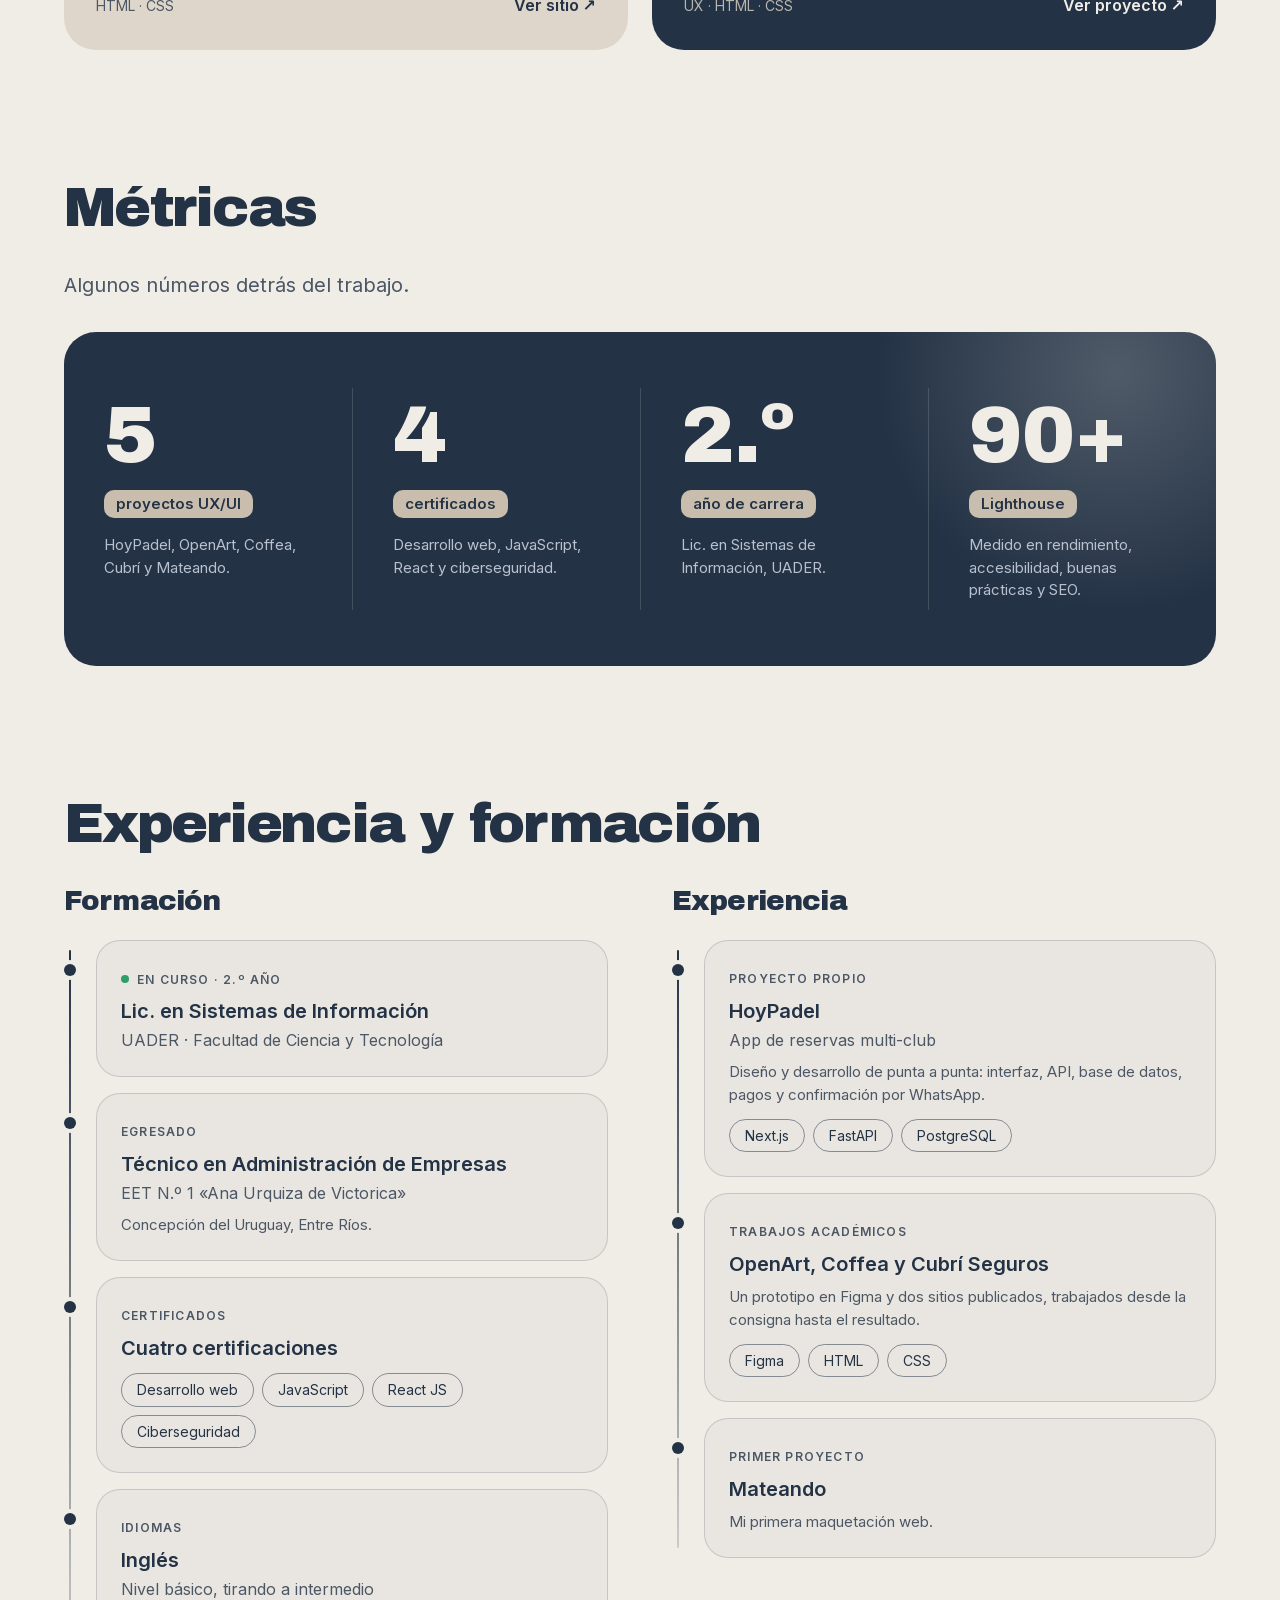
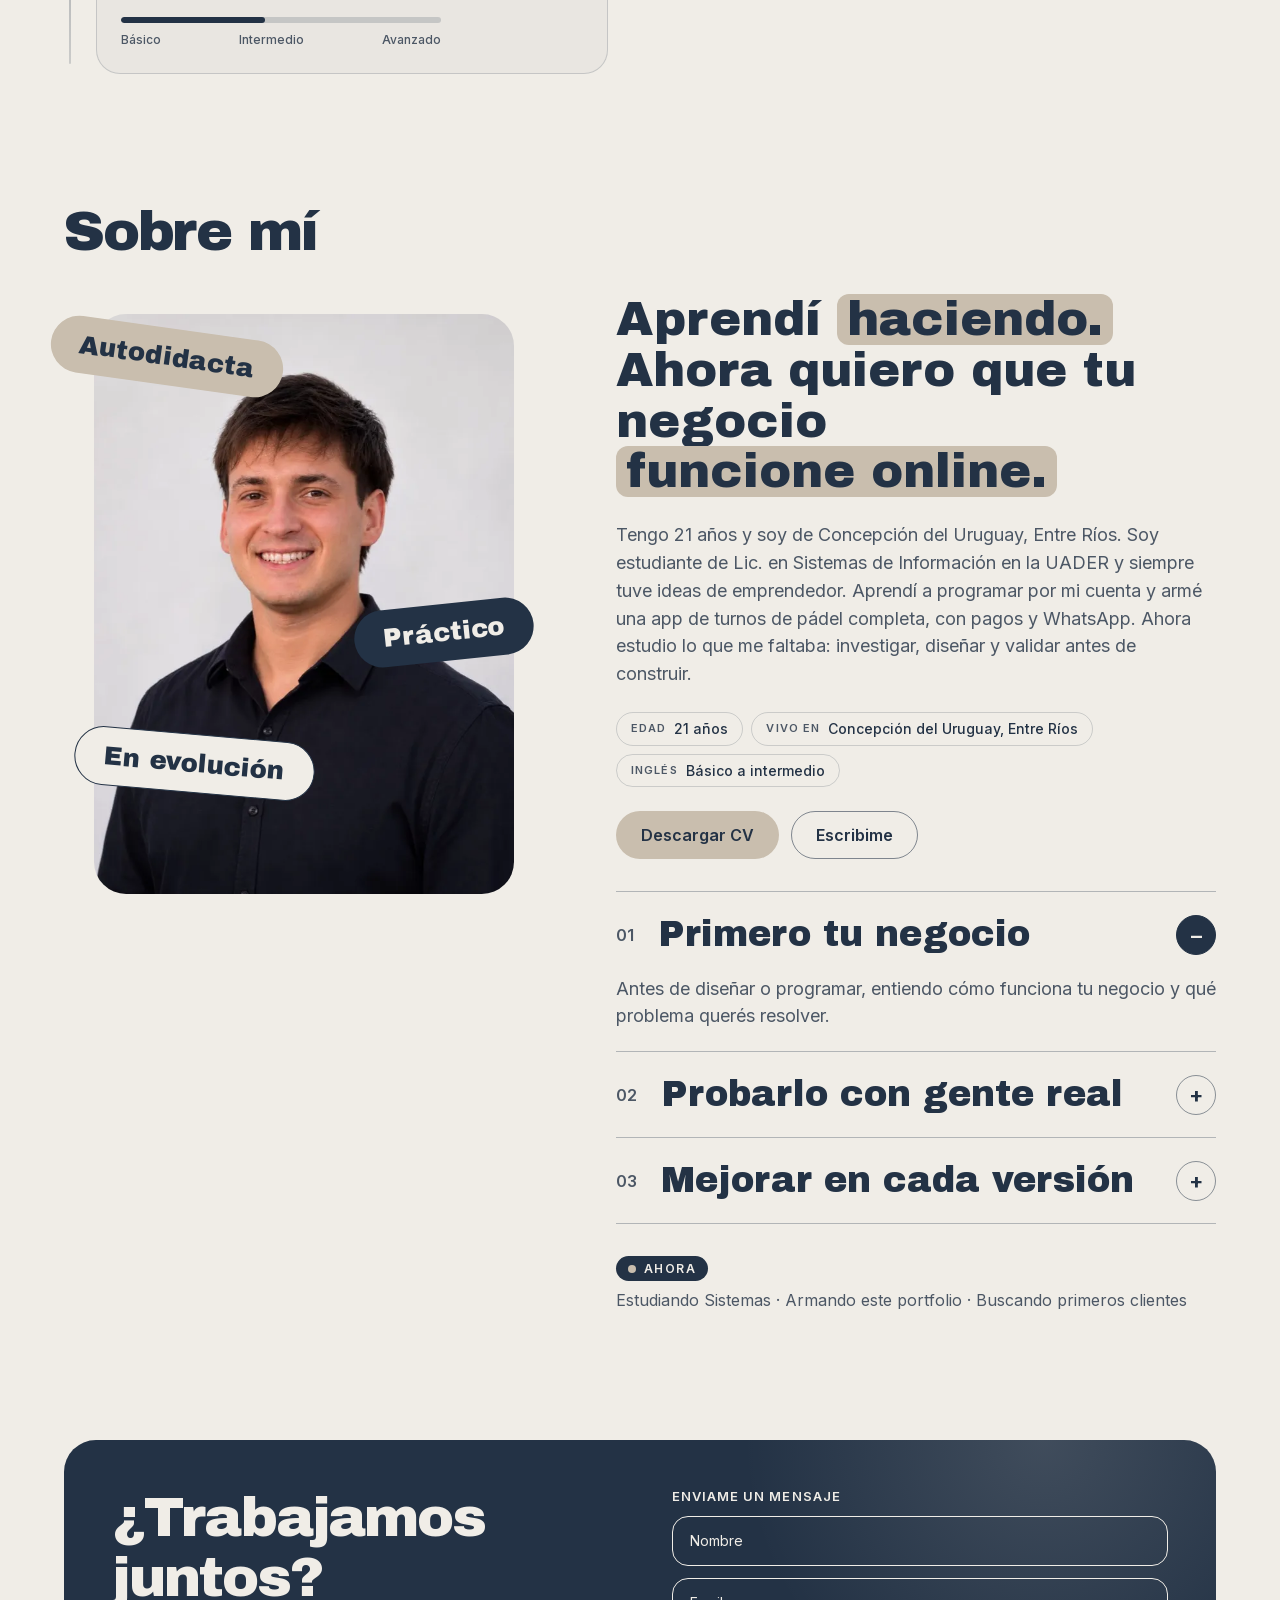
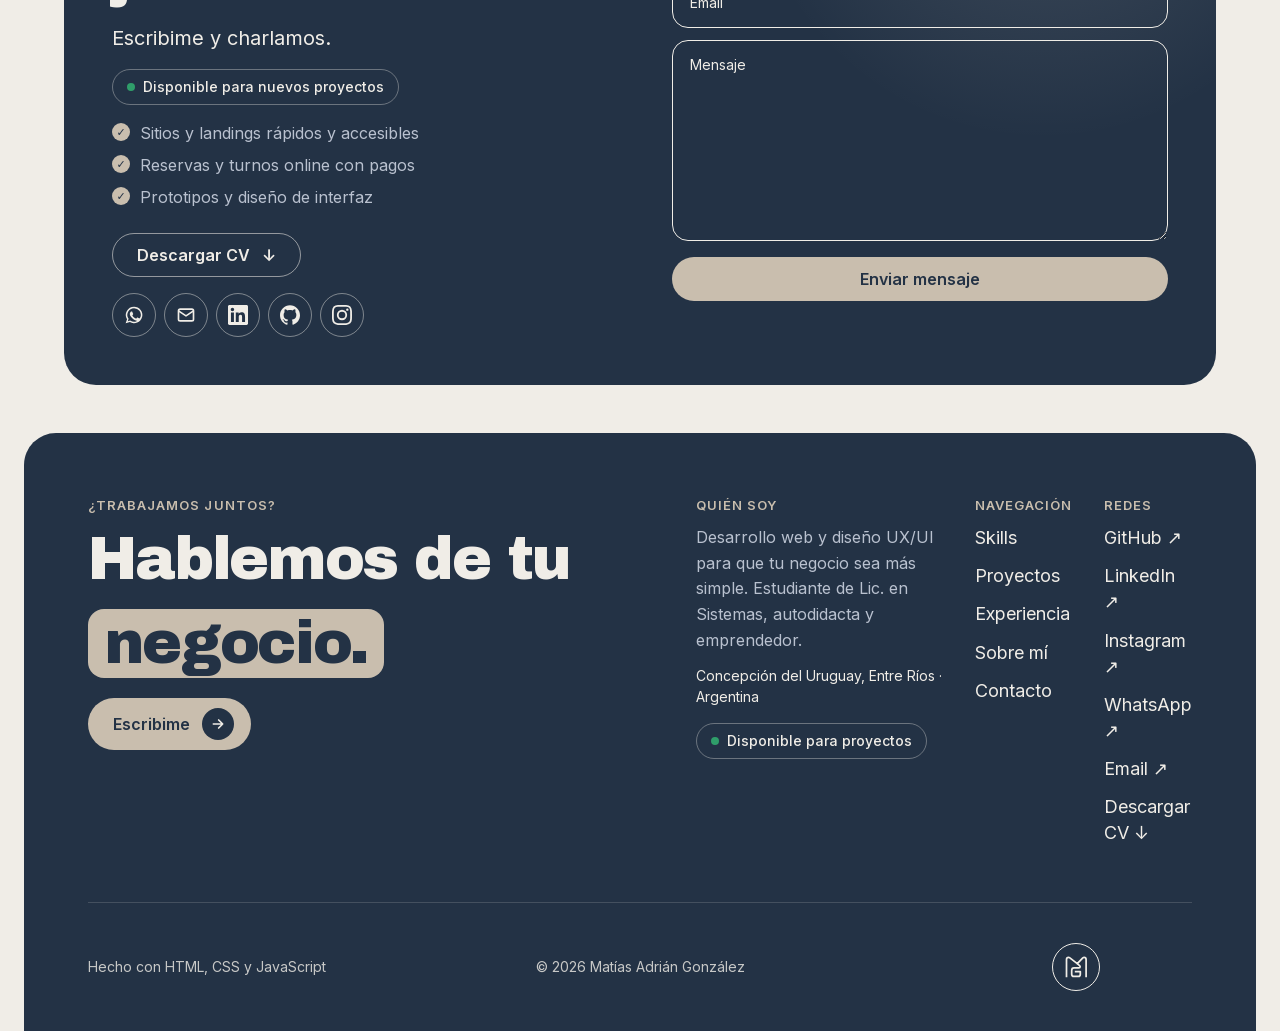
==== commit df695c24: "feat: métrica de año de carrera y Lighthouse actualizado en README y CV" ====
--- a/index.html
+++ b/index.html
@@ -256,14 +256,14 @@
             <p class="metric__desc">Desarrollo web, JavaScript, React y ciberseguridad.</p>
           </li>
           <li class="metric" data-reveal>
-            <p class="metric__n"><span data-count="1">1</span></p>
-            <p class="metric__label">app de turnos</p>
-            <p class="metric__desc">HoyPadel: multi-club, con pagos y WhatsApp.</p>
+            <p class="metric__n"><span data-count="2">2</span>.º</p>
+            <p class="metric__label">año de carrera</p>
+            <p class="metric__desc">Lic. en Sistemas de Información, UADER.</p>
           </li>
           <li class="metric" data-reveal>
             <p class="metric__n"><span data-count="90">90</span>+</p>
             <p class="metric__label">Lighthouse</p>
-            <p class="metric__desc">Meta en rendimiento, accesibilidad, buenas prácticas y SEO.</p>
+            <p class="metric__desc">Medido en rendimiento, accesibilidad, buenas prácticas y SEO.</p>
           </li>
         </ul>
       </div>
@@ -279,7 +279,7 @@
             <ol class="tl">
               <li class="tl__item" data-reveal>
                 <div class="tl__card">
-                  <p class="tl__tag"><span class="tl__pulse" aria-hidden="true"></span>En curso</p>
+                  <p class="tl__tag"><span class="tl__pulse" aria-hidden="true"></span>En curso · 2.º año</p>
                   <h4 class="tl__name">Lic. en Sistemas de Información</h4>
                   <p class="tl__org">UADER · Facultad de Ciencia y Tecnología</p>
                 </div>
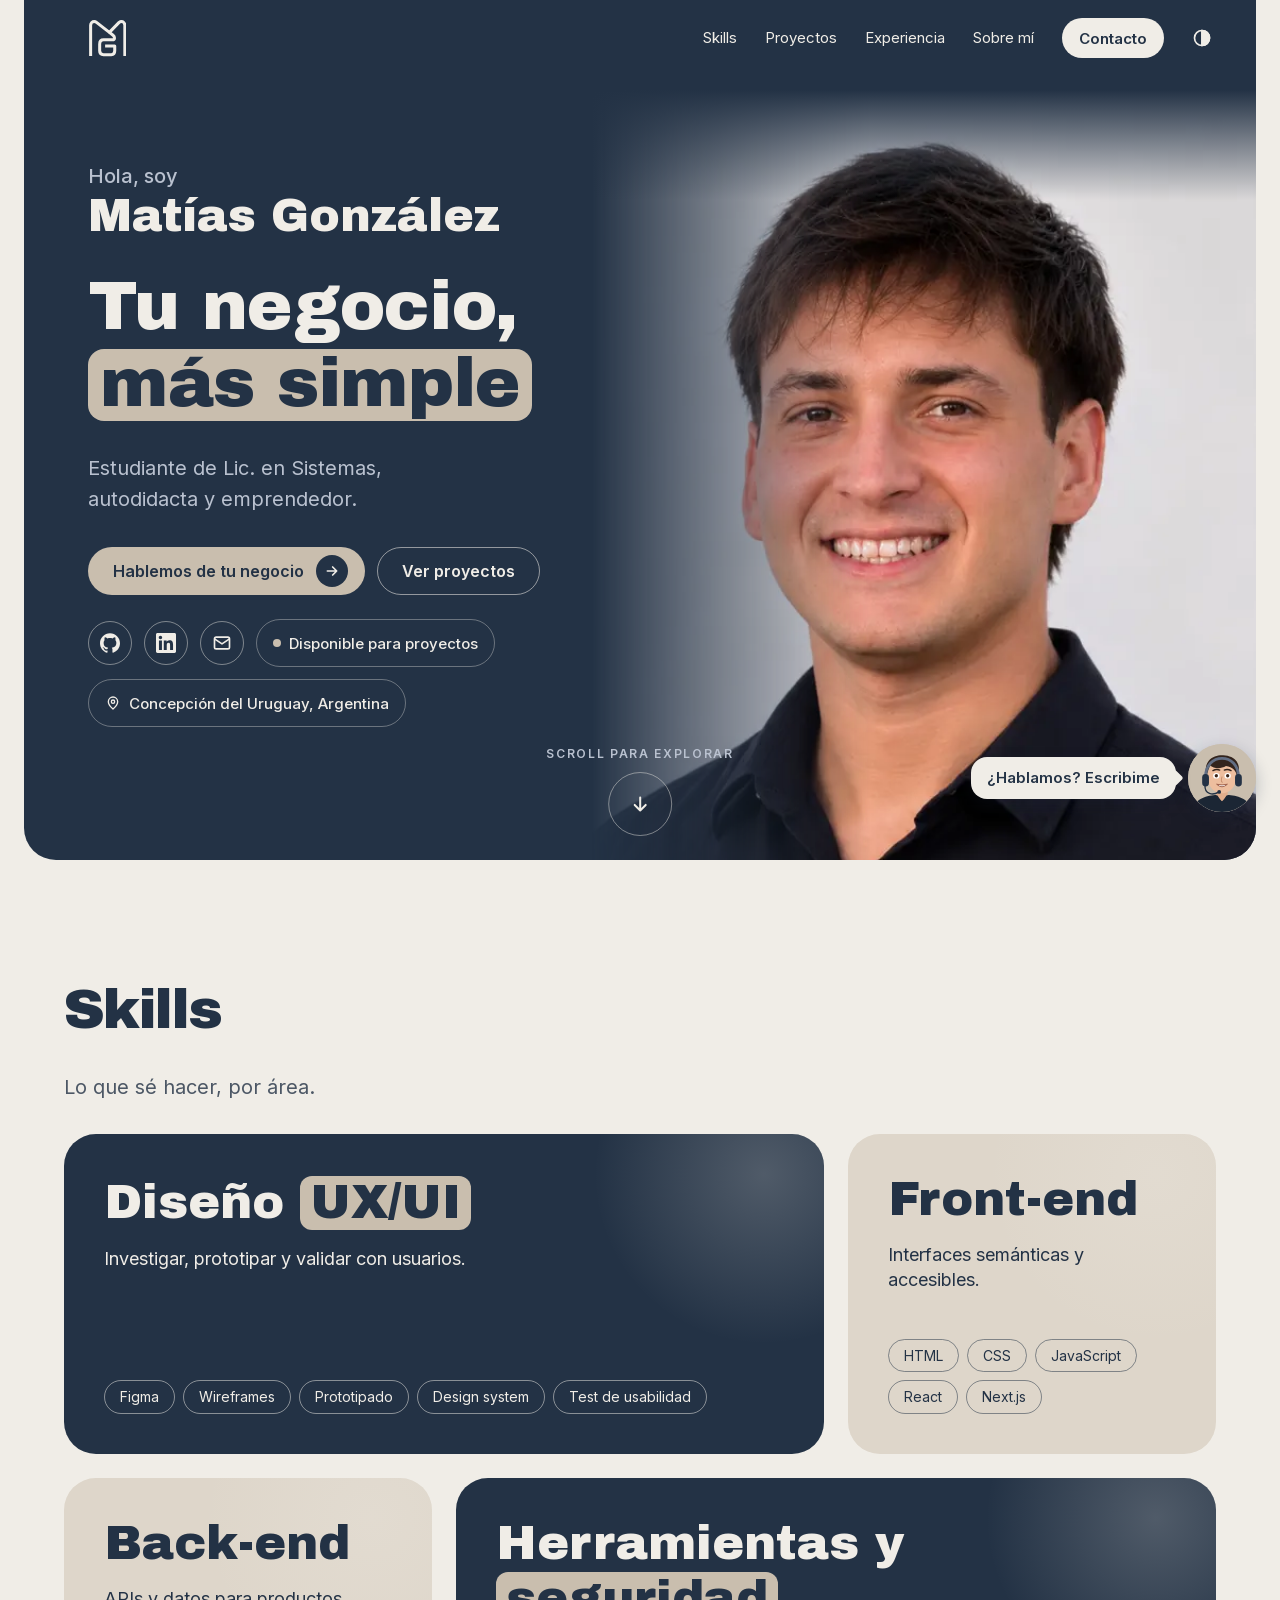
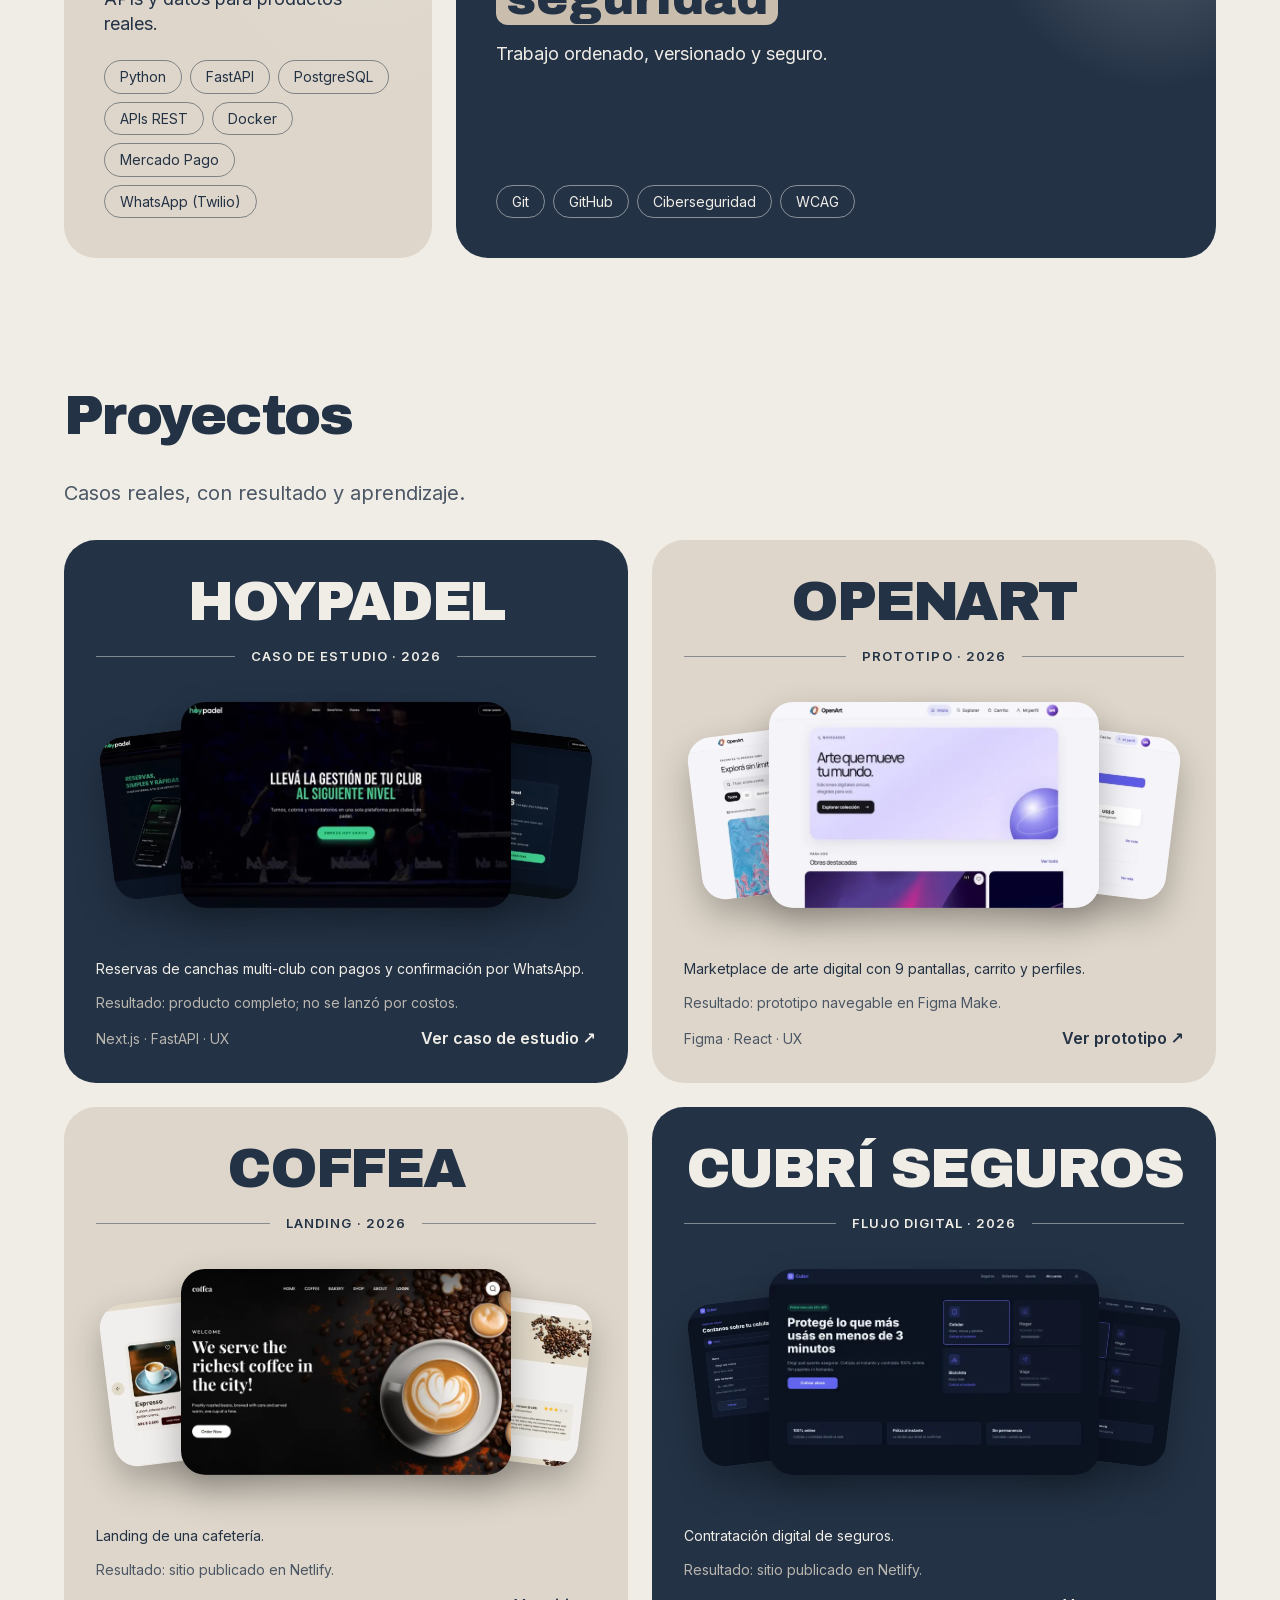
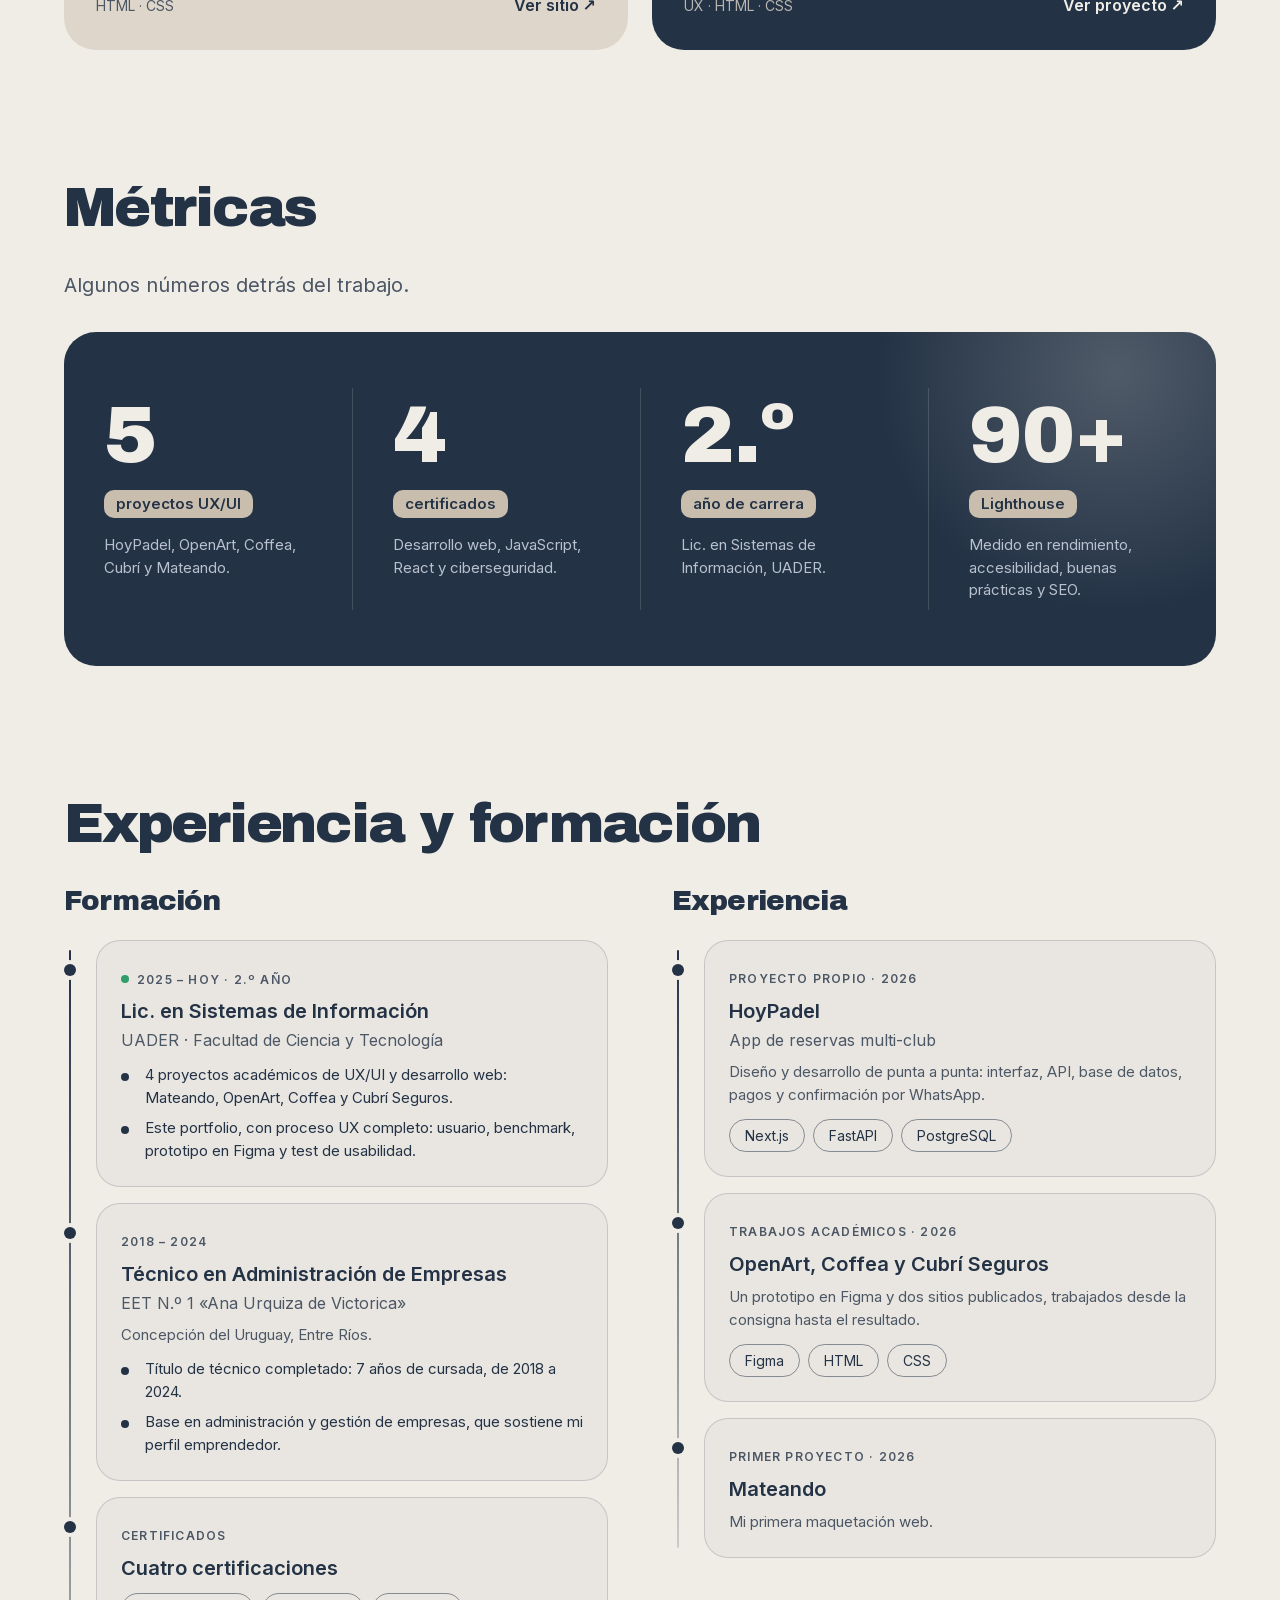
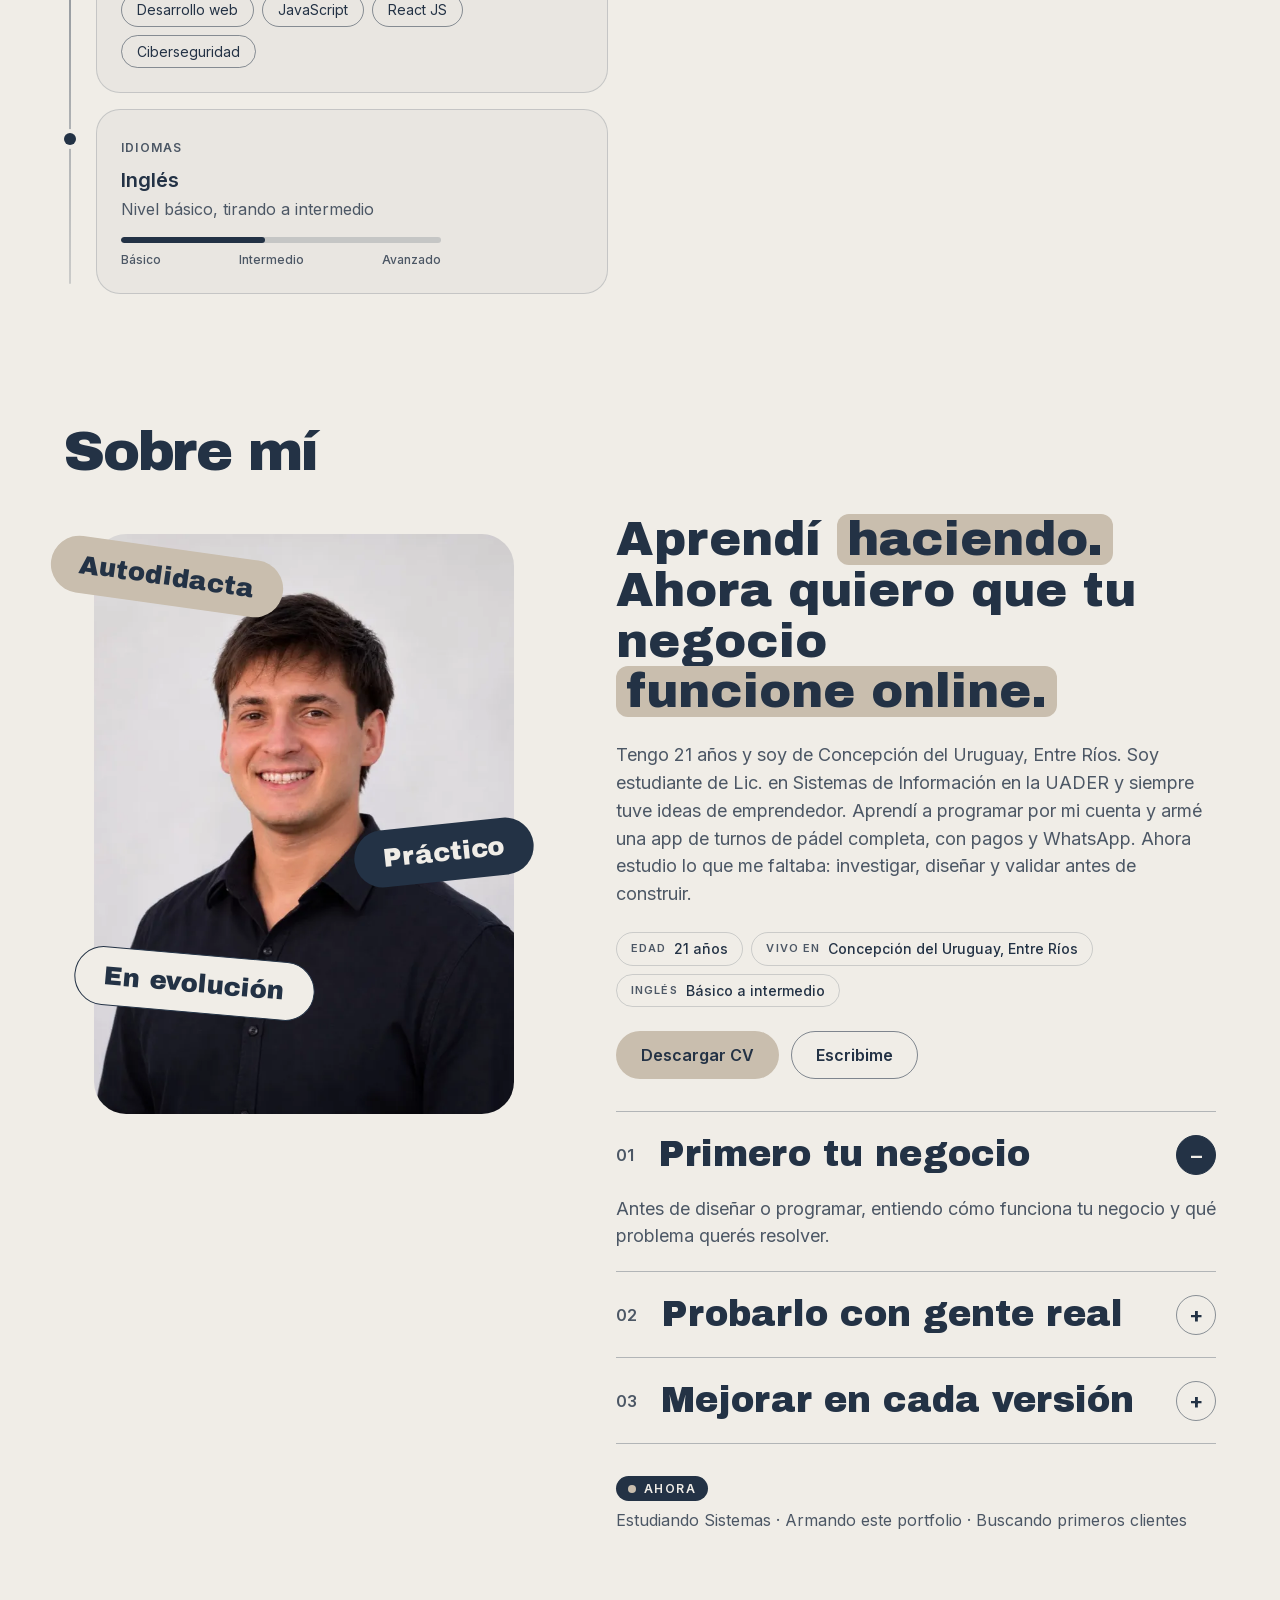
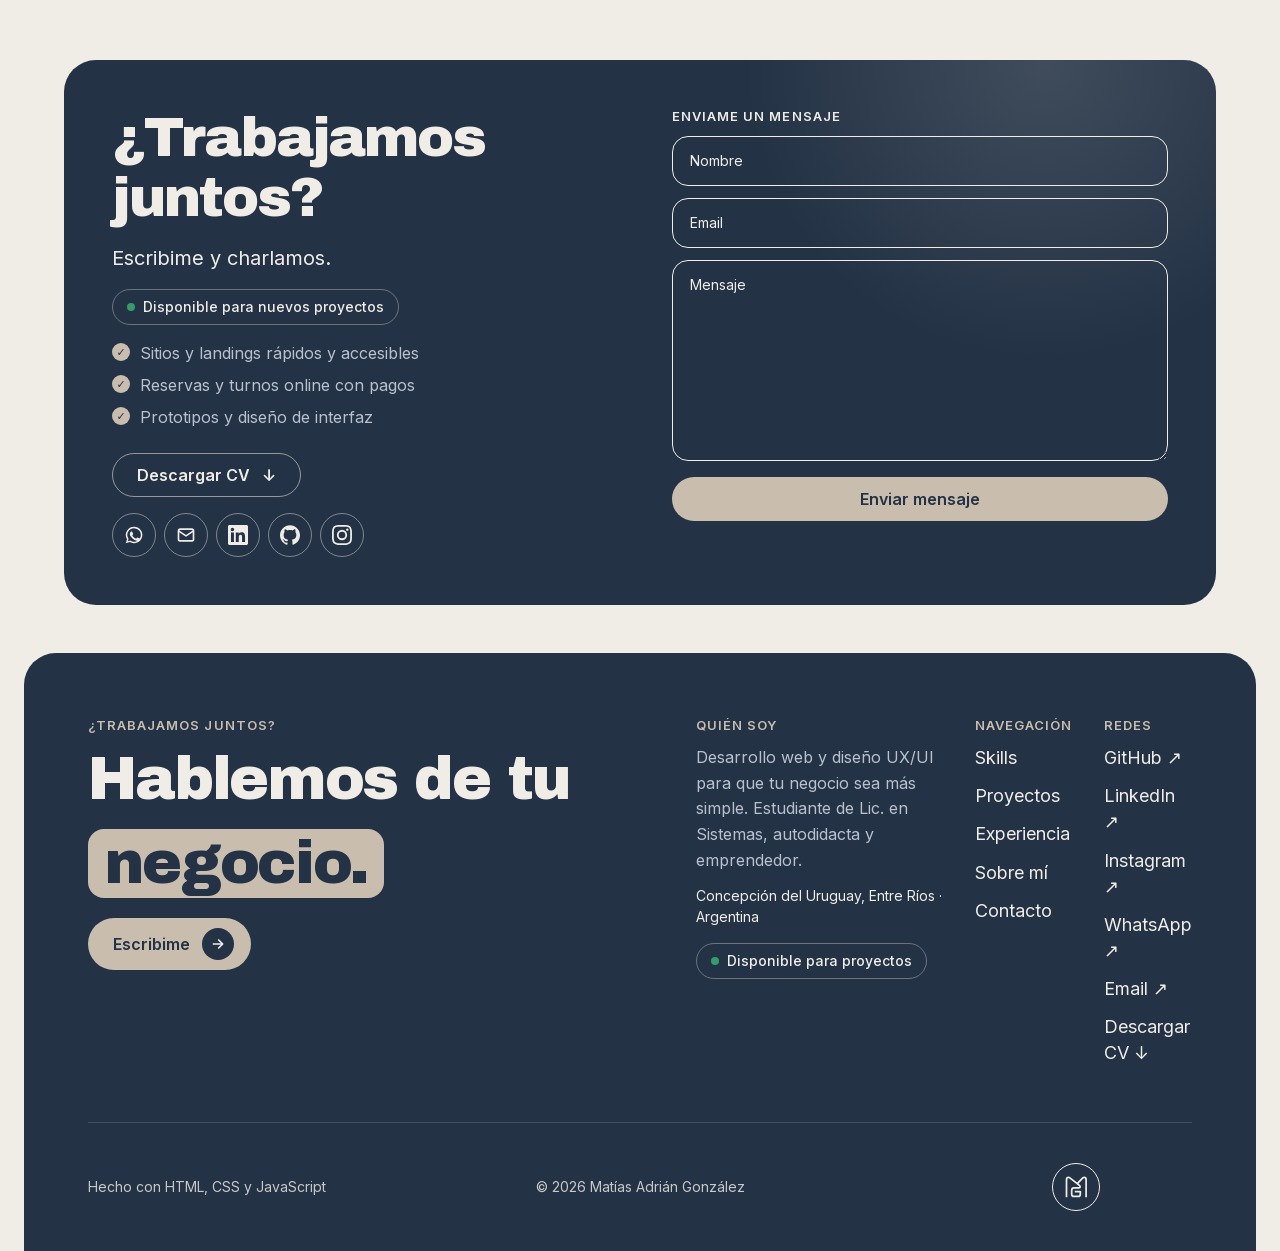
==== commit ab224905: "feat: línea de tiempo con períodos y logros en formación y experiencia" ====
--- a/index.html
+++ b/index.html
@@ -279,17 +279,25 @@
             <ol class="tl">
               <li class="tl__item" data-reveal>
                 <div class="tl__card">
-                  <p class="tl__tag"><span class="tl__pulse" aria-hidden="true"></span>En curso · 2.º año</p>
+                  <p class="tl__tag"><span class="tl__pulse" aria-hidden="true"></span>2025 – hoy · 2.º año</p>
                   <h4 class="tl__name">Lic. en Sistemas de Información</h4>
                   <p class="tl__org">UADER · Facultad de Ciencia y Tecnología</p>
-                </div>
-              </li>
-              <li class="tl__item" data-reveal>
-                <div class="tl__card">
-                  <p class="tl__tag">Egresado</p>
+                  <ul class="tl__wins" aria-label="Logros en la Licenciatura">
+                    <li>4 proyectos académicos de UX/UI y desarrollo web: Mateando, OpenArt, Coffea y Cubrí Seguros.</li>
+                    <li>Este portfolio, con proceso UX completo: usuario, benchmark, prototipo en Figma y test de usabilidad.</li>
+                  </ul>
+                </div>
+              </li>
+              <li class="tl__item" data-reveal>
+                <div class="tl__card">
+                  <p class="tl__tag">2018 – 2024</p>
                   <h4 class="tl__name">Técnico en Administración de Empresas</h4>
                   <p class="tl__org">EET N.º 1 «Ana Urquiza de Victorica»</p>
                   <p class="tl__desc">Concepción del Uruguay, Entre Ríos.</p>
+                  <ul class="tl__wins" aria-label="Logros en el técnico">
+                    <li>Título de técnico completado: 7 años de cursada, de 2018 a 2024.</li>
+                    <li>Base en administración y gestión de empresas, que sostiene mi perfil emprendedor.</li>
+                  </ul>
                 </div>
               </li>
               <li class="tl__item" data-reveal>
@@ -320,7 +328,7 @@
             <ol class="tl">
               <li class="tl__item" data-reveal>
                 <div class="tl__card">
-                  <p class="tl__tag">Proyecto propio</p>
+                  <p class="tl__tag">Proyecto propio · 2026</p>
                   <h4 class="tl__name">HoyPadel</h4>
                   <p class="tl__org">App de reservas multi-club</p>
                   <p class="tl__desc">Diseño y desarrollo de punta a punta: interfaz, API, base de datos, pagos y confirmación por WhatsApp.</p>
@@ -331,7 +339,7 @@
               </li>
               <li class="tl__item" data-reveal>
                 <div class="tl__card">
-                  <p class="tl__tag">Trabajos académicos</p>
+                  <p class="tl__tag">Trabajos académicos · 2026</p>
                   <h4 class="tl__name">OpenArt, Coffea y Cubrí Seguros</h4>
                   <p class="tl__desc">Un prototipo en Figma y dos sitios publicados, trabajados desde la consigna hasta el resultado.</p>
                   <ul class="chips" aria-label="Tecnologías de los trabajos académicos">
@@ -341,7 +349,7 @@
               </li>
               <li class="tl__item" data-reveal>
                 <div class="tl__card">
-                  <p class="tl__tag">Primer proyecto</p>
+                  <p class="tl__tag">Primer proyecto · 2026</p>
                   <h4 class="tl__name">Mateando</h4>
                   <p class="tl__desc">Mi primera maquetación web.</p>
                 </div>
--- a/css/content.css
+++ b/css/content.css
@@ -903,6 +903,34 @@
   line-height: 1.55;
 }
 
+/* Logros de cada ítem de la línea de tiempo */
+.tl__wins {
+  display: grid;
+  gap: var(--s-2);
+  max-width: 54ch;
+  margin-top: var(--s-3);
+  padding: 0;
+  list-style: none;
+  font-size: 0.9375rem;
+  line-height: 1.5;
+}
+
+.tl__wins li {
+  position: relative;
+  padding-left: var(--s-5);
+}
+
+.tl__wins li::before {
+  content: "";
+  position: absolute;
+  left: 0;
+  top: 0.6em;
+  width: 8px;
+  height: 8px;
+  border-radius: 50%;
+  background: var(--text);
+}
+
 .tl .chips {
   margin-top: var(--s-3);
   padding-top: 0;
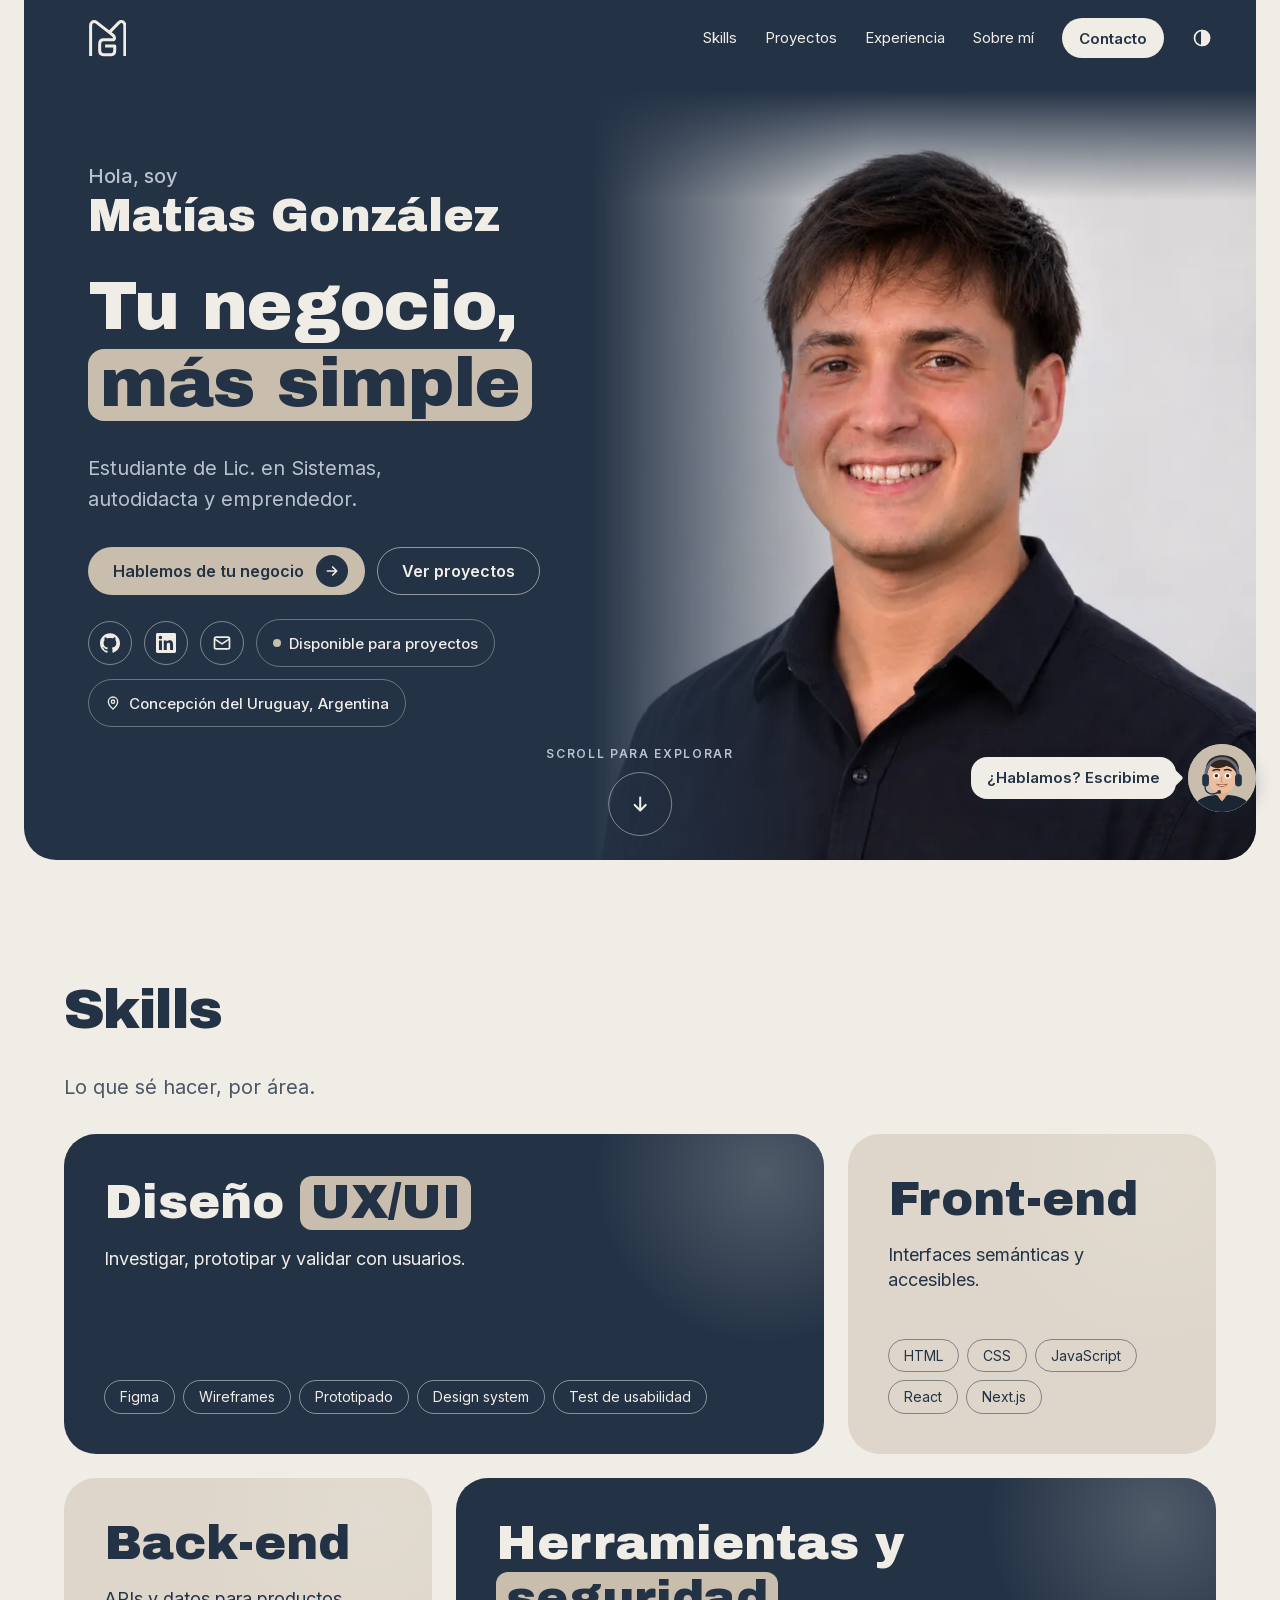
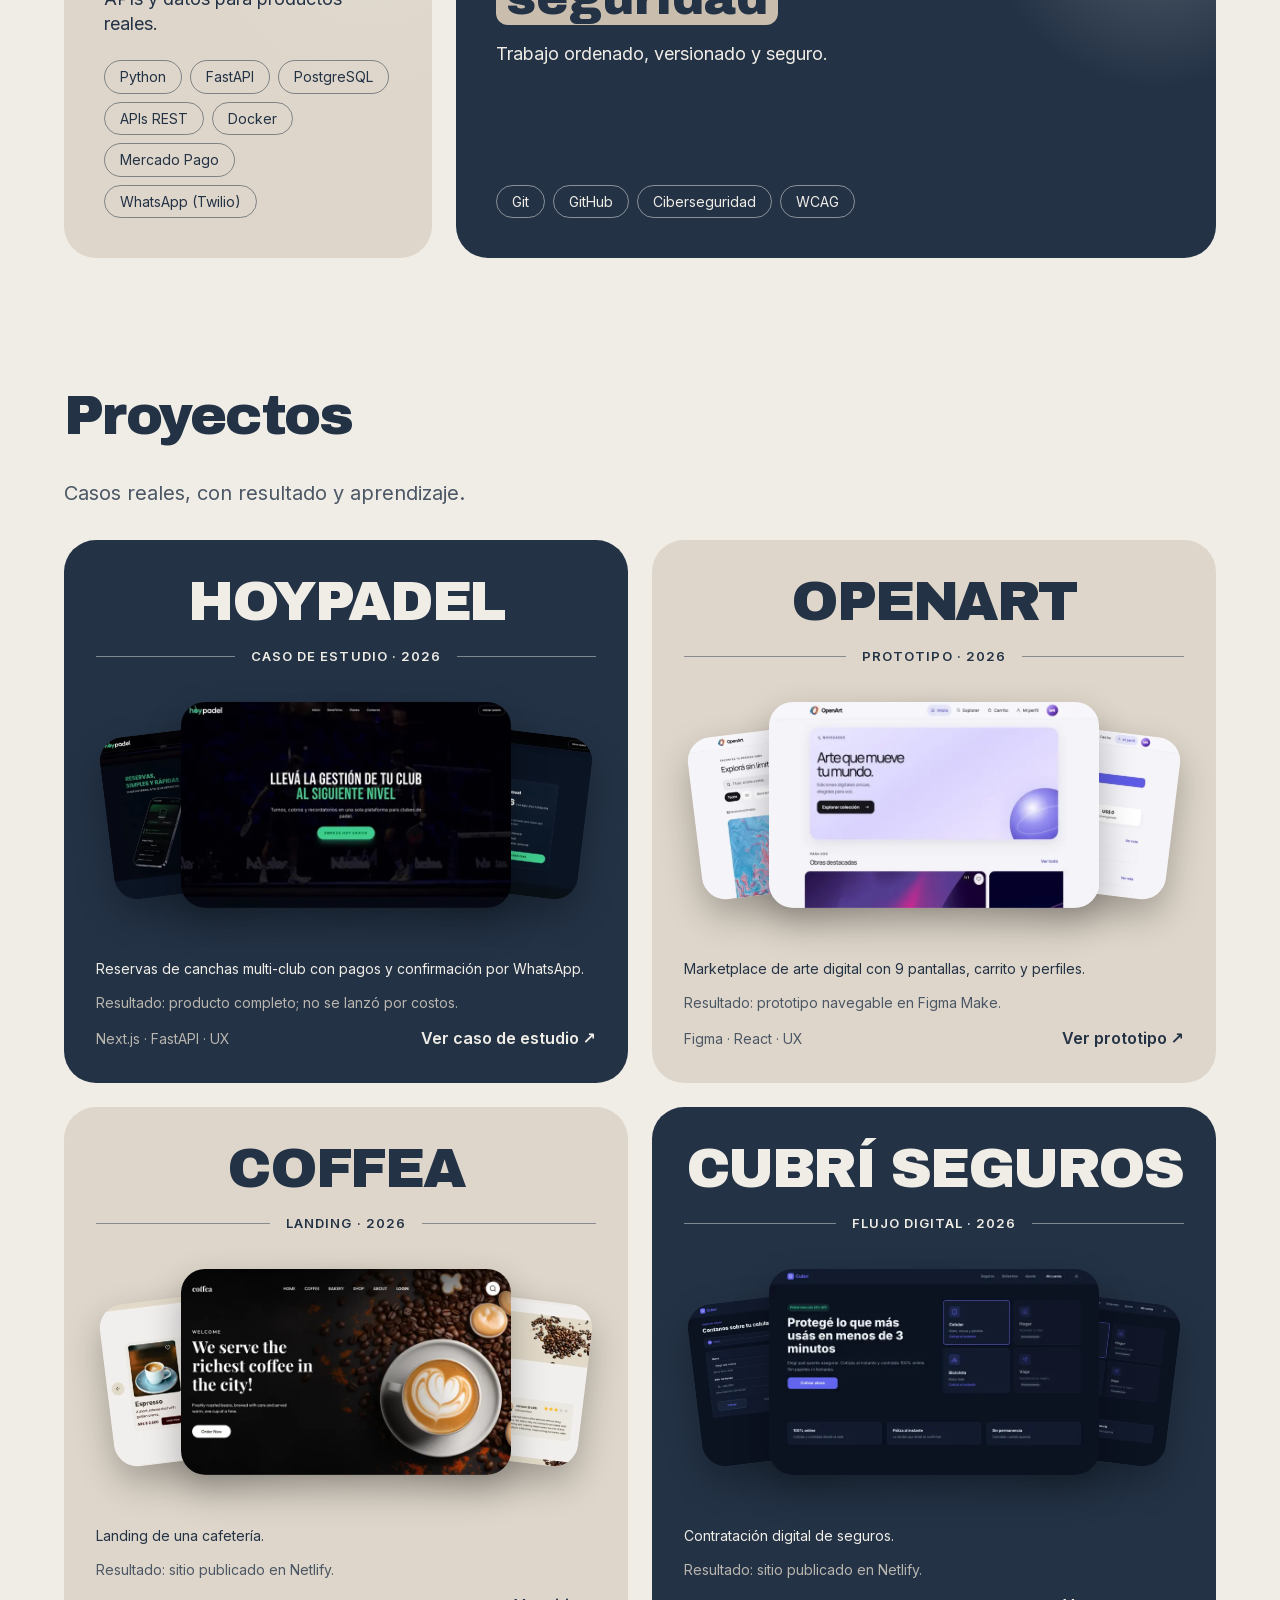
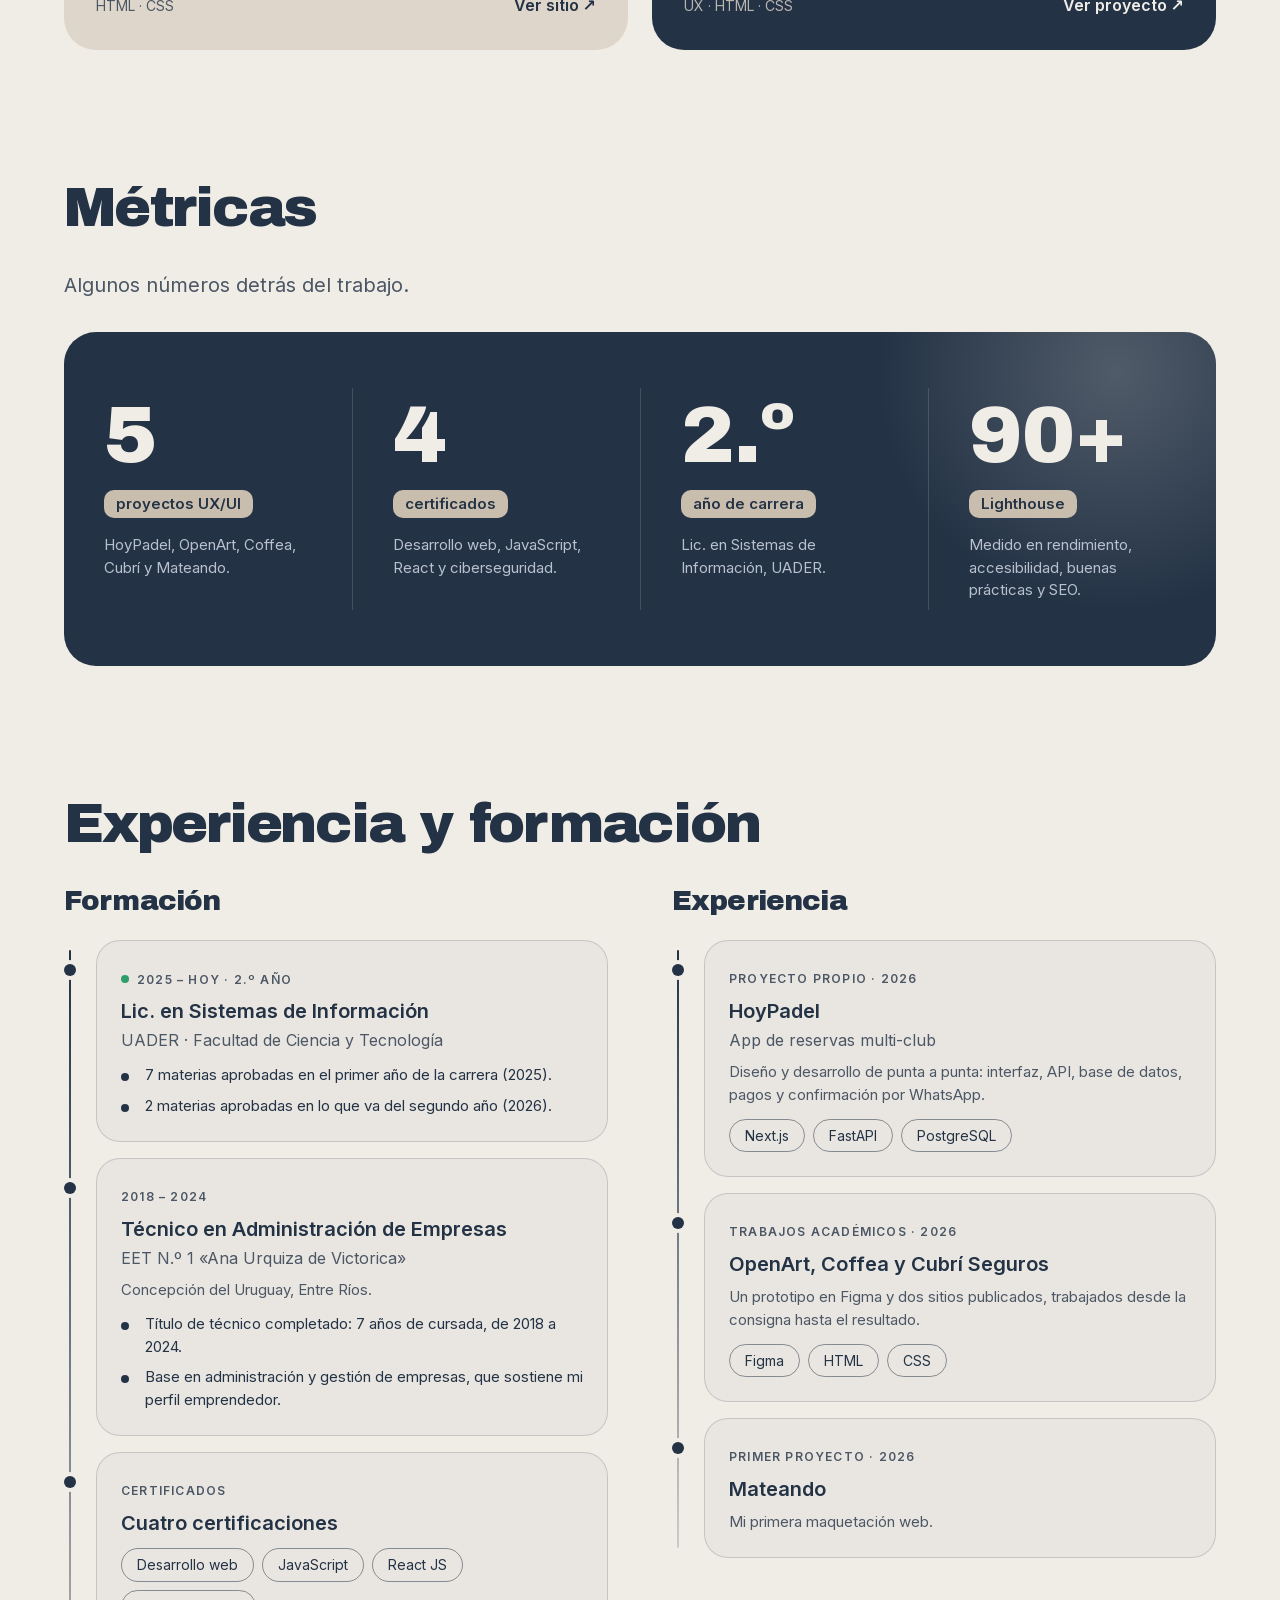
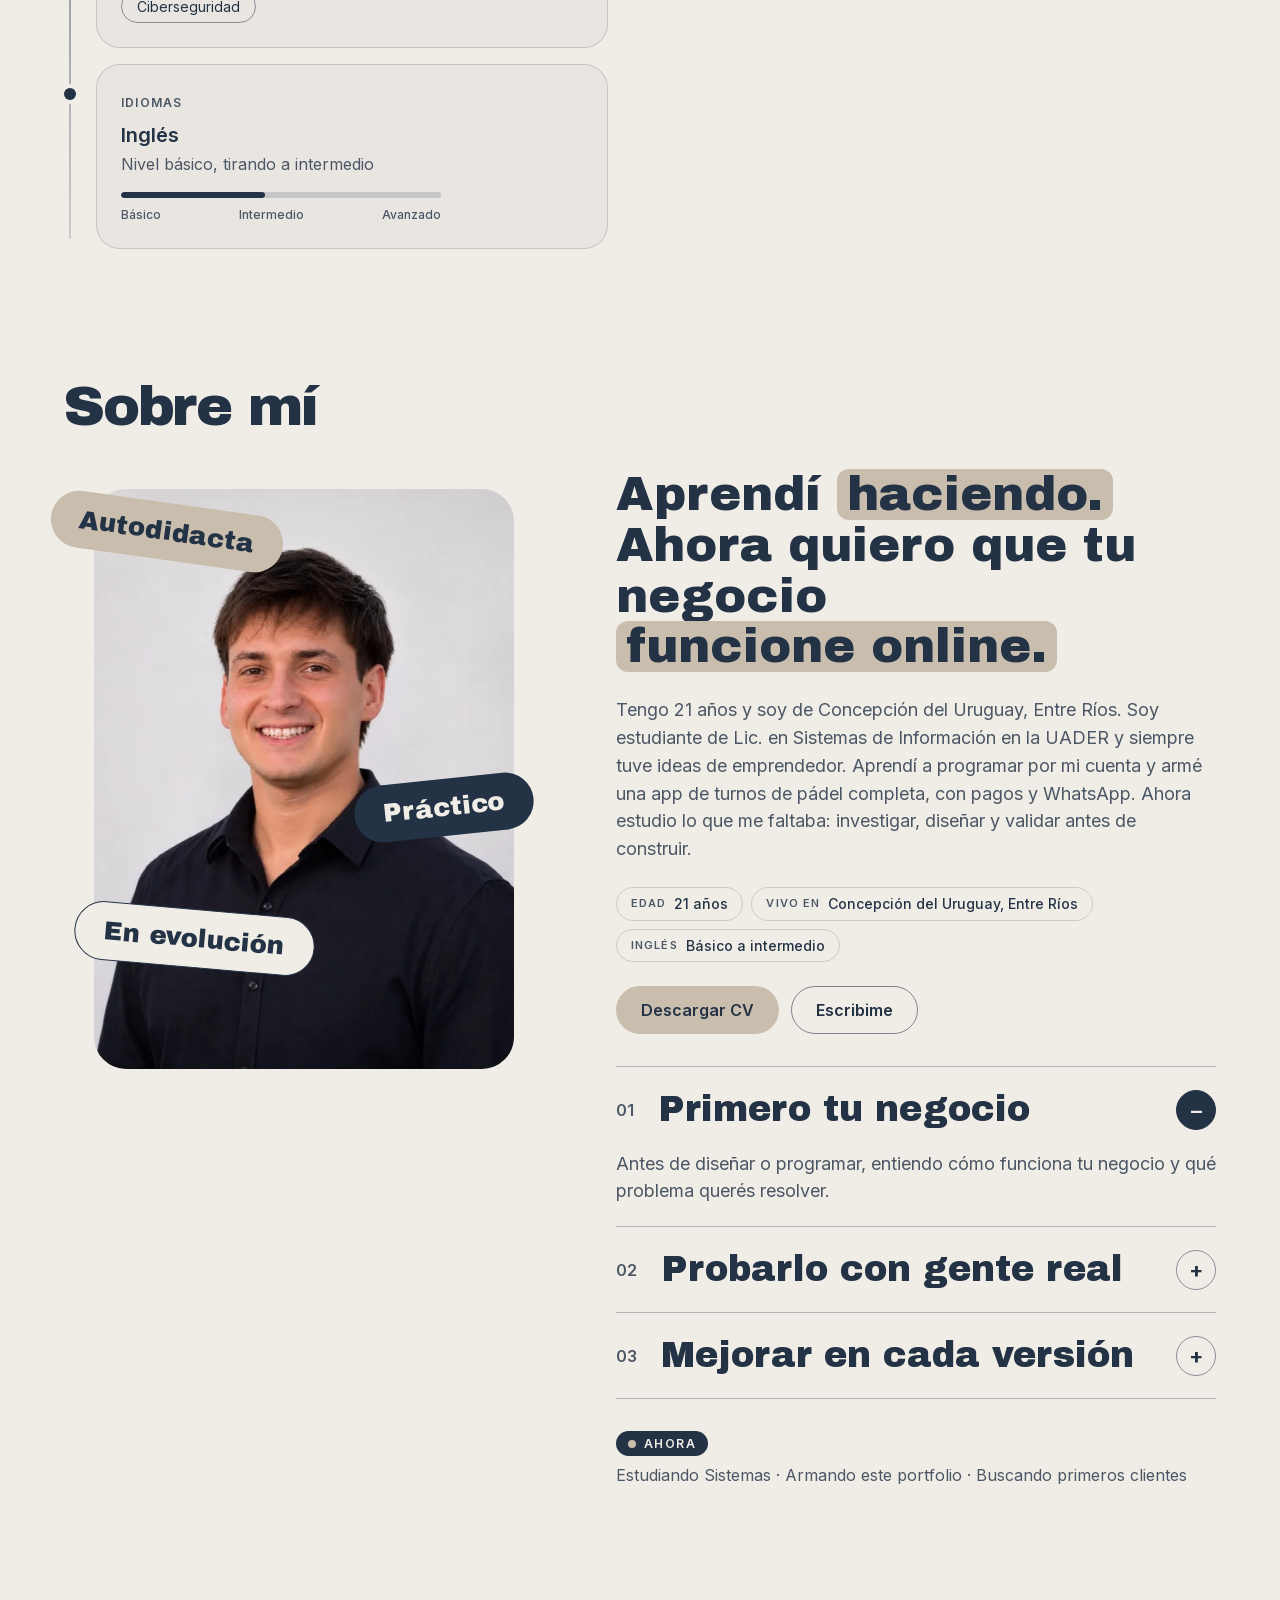
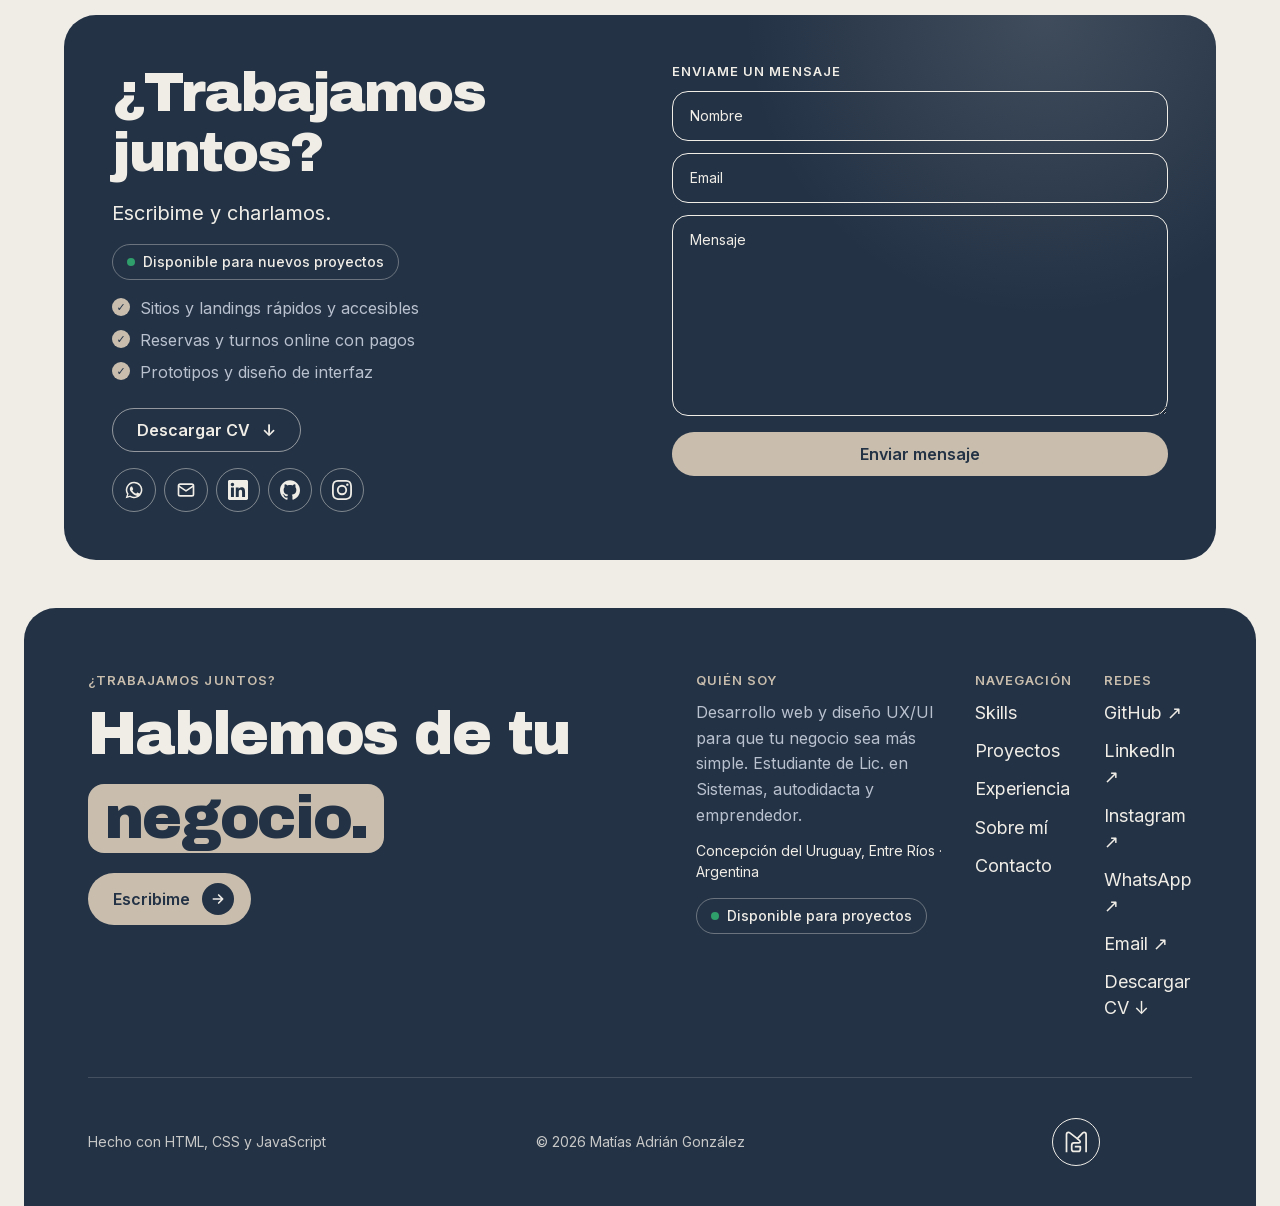
==== commit bffce876: "feat: logros de la Licenciatura con las materias aprobadas" ====
--- a/index.html
+++ b/index.html
@@ -283,8 +283,8 @@
                   <h4 class="tl__name">Lic. en Sistemas de Información</h4>
                   <p class="tl__org">UADER · Facultad de Ciencia y Tecnología</p>
                   <ul class="tl__wins" aria-label="Logros en la Licenciatura">
-                    <li>4 proyectos académicos de UX/UI y desarrollo web: Mateando, OpenArt, Coffea y Cubrí Seguros.</li>
-                    <li>Este portfolio, con proceso UX completo: usuario, benchmark, prototipo en Figma y test de usabilidad.</li>
+                    <li>7 materias aprobadas en el primer año de la carrera (2025).</li>
+                    <li>2 materias aprobadas en lo que va del segundo año (2026).</li>
                   </ul>
                 </div>
               </li>
